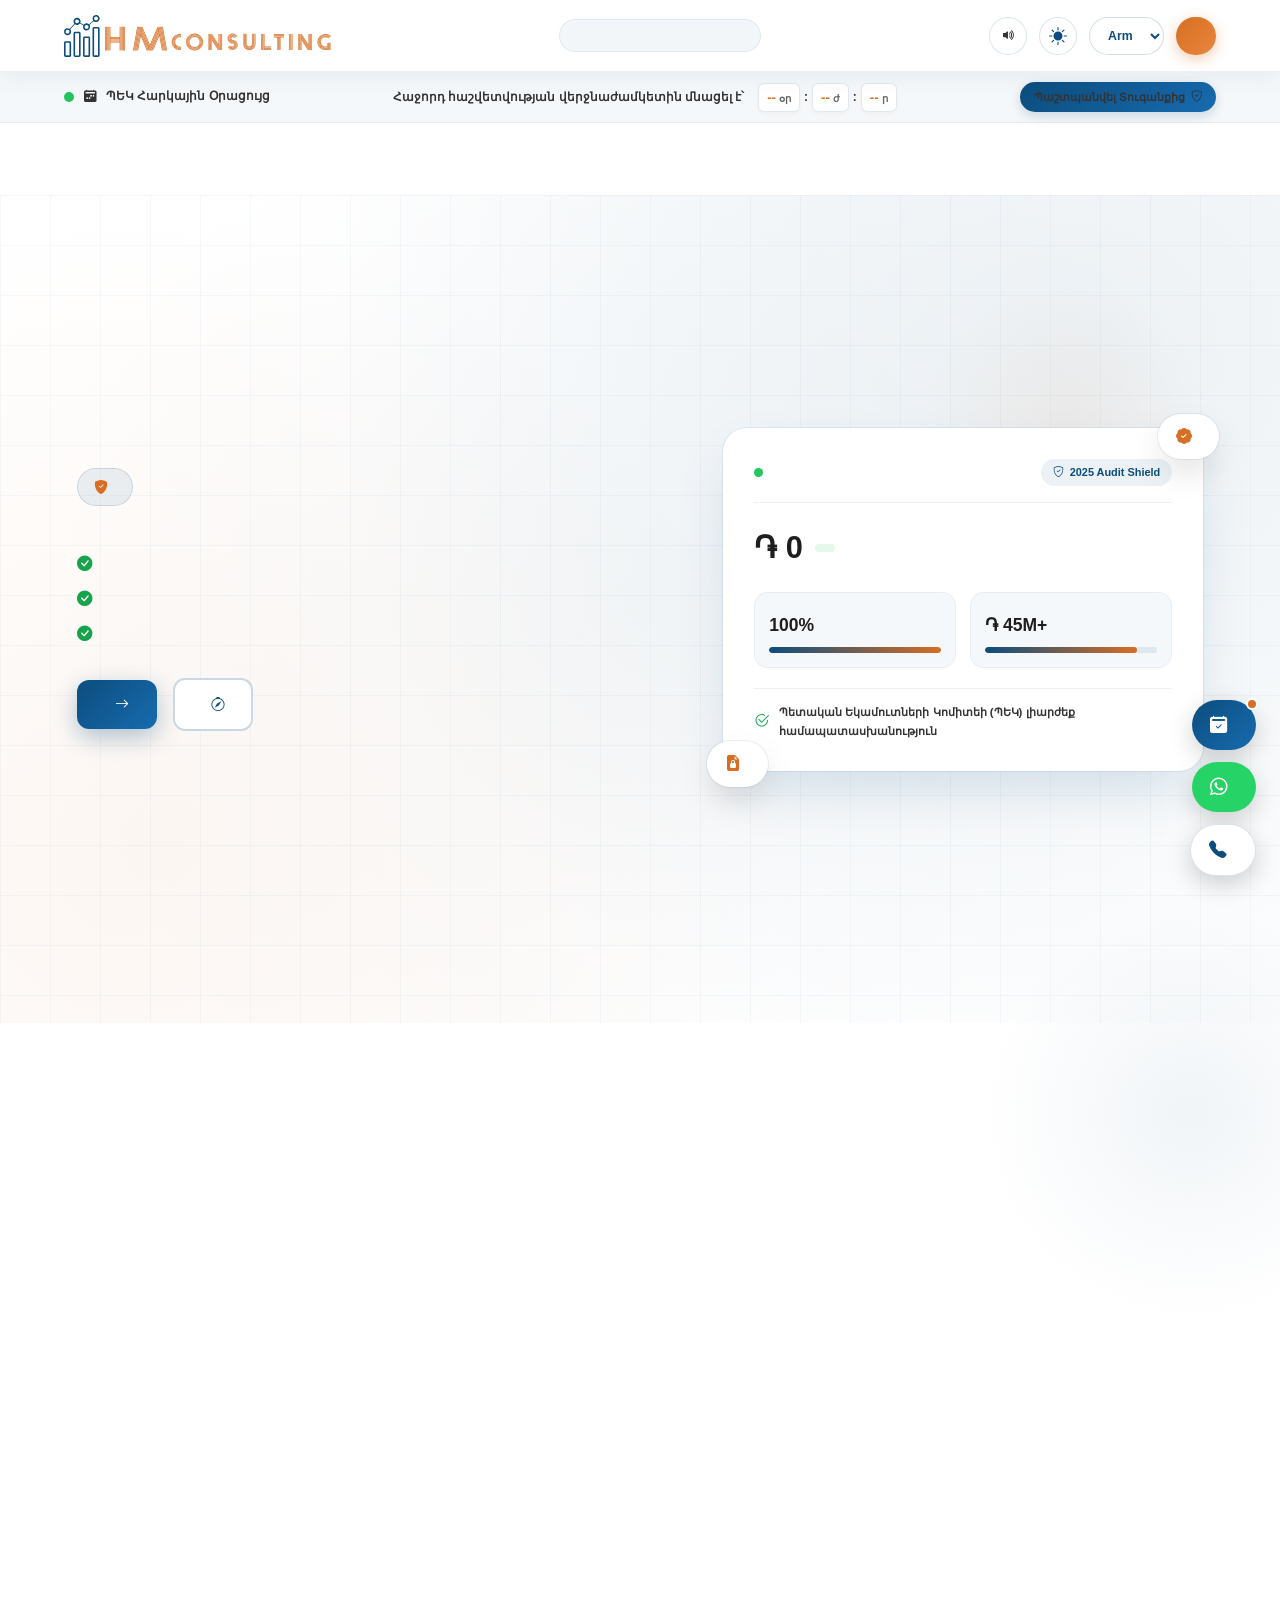
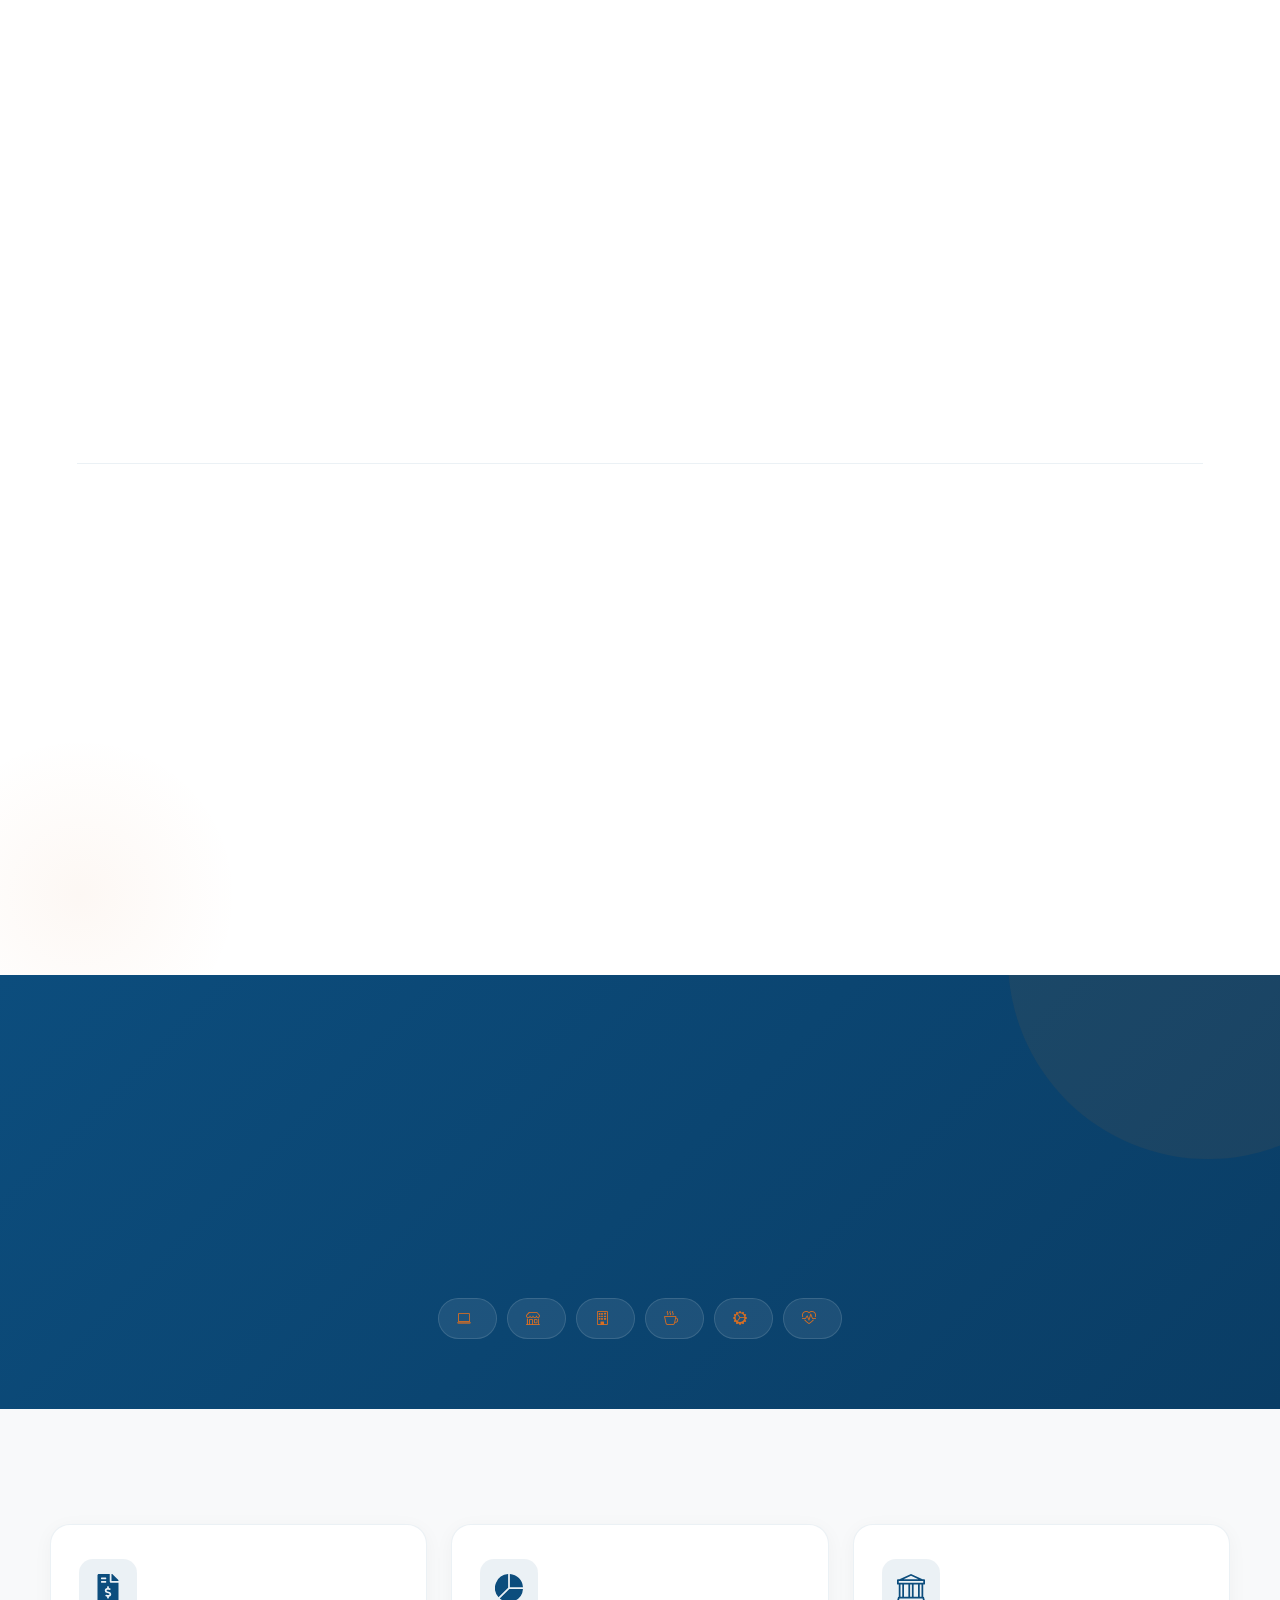
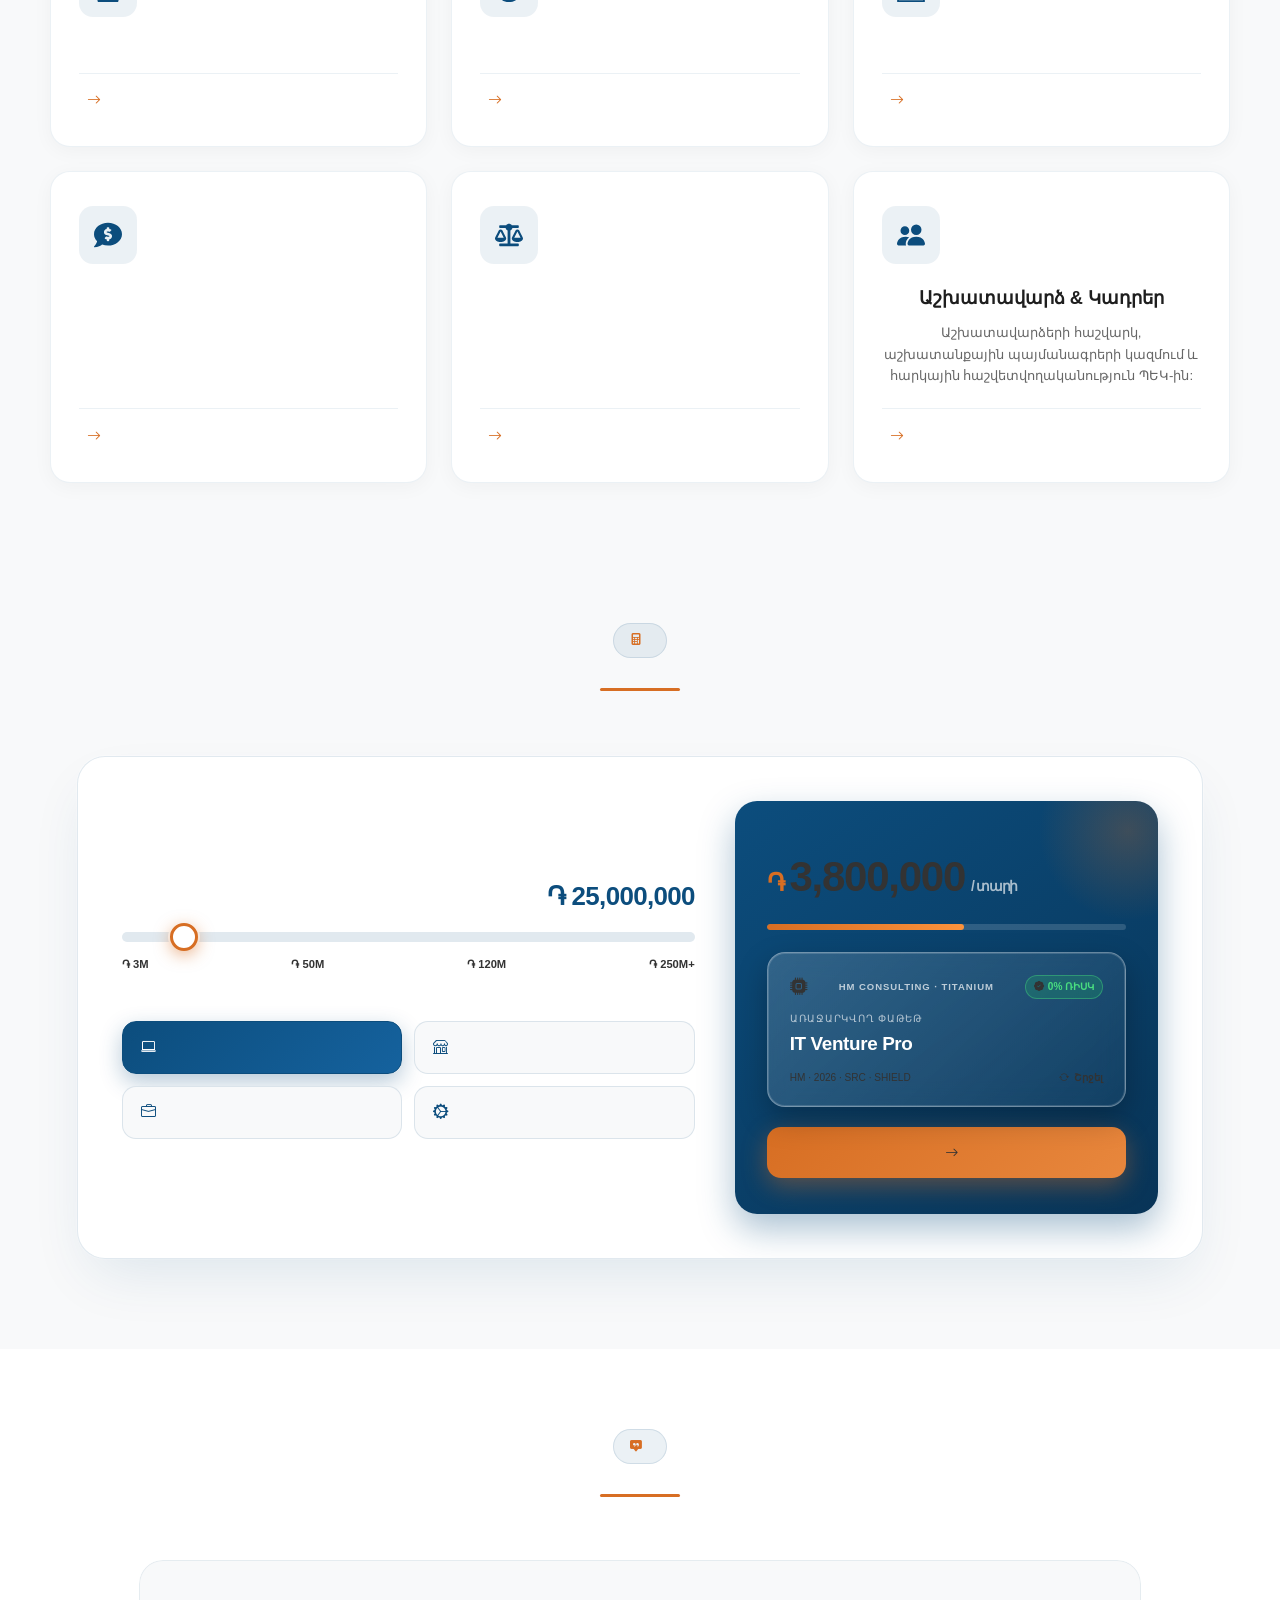
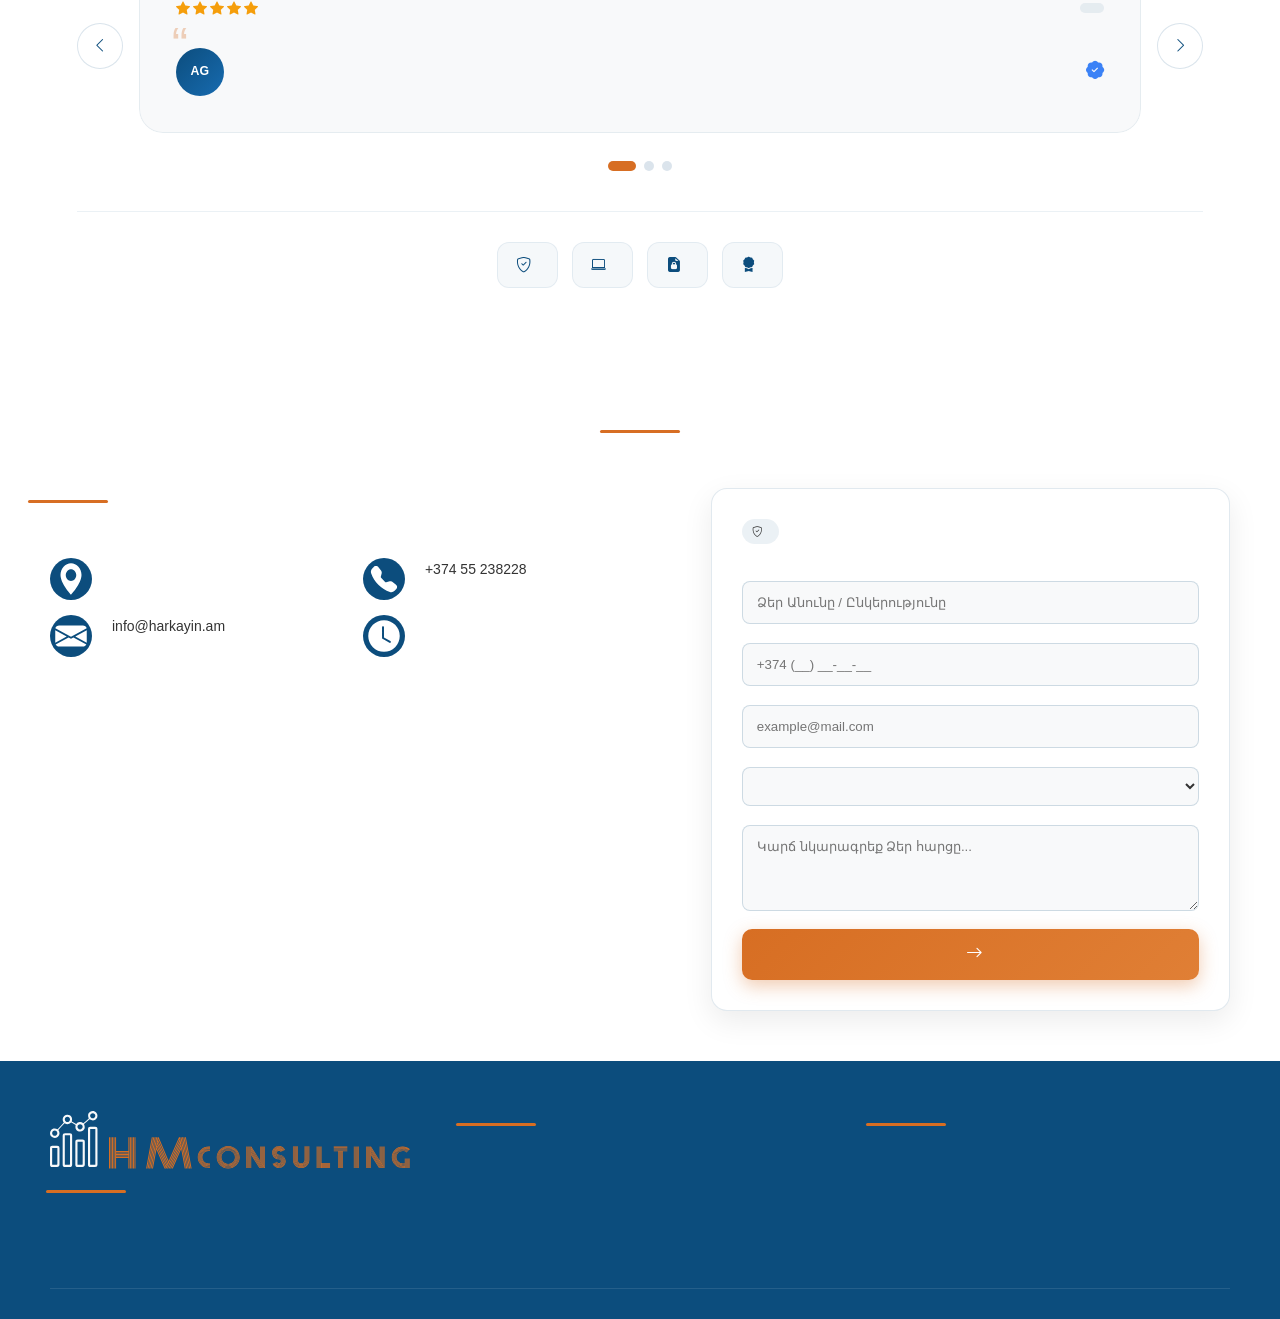
==== index.html @ b059cf2d "Rename hm/index.html to index.html" ====
<!DOCTYPE html>

<html lang="hy">

<head>
    <link href="https://cdn.jsdelivr.net/npm/bootstrap-icons@1.13.1/font/bootstrap-icons.min.css" rel="stylesheet" />
    <meta charset="utf-8" />
    <meta content="width=device-width, initial-scale=1.0" name="viewport" />
    <title>HM Consulting</title>
    <link href="./images/logo.svg" rel="icon" type="image/svg+xml" />
    <link href="./style.css?v=2.3" rel="stylesheet" />
    <script defer="" src="app.js?v=2.3"></script>
</head>

<body>
    <div id="scrollProgressBar" class="scroll-progress-bar" aria-hidden="true"></div>
    <header id="header">
        <div id="logo">
            <a href="./index.html">
                <svg fill="none" height="75" viewbox="0 0 1170 184" xmlns="http://www.w3.org/2000/svg">
                    <path
                        d="M183.246 155.343H180V52H183.246V155.343ZM188.26 155.343H185.014V52H188.26V155.343ZM193.26 155.343H190.014V52H193.26V155.343ZM198.26 155.343H195.014V52H198.26V155.343ZM243.798 97.4618V52.0008H247.044V155.358H243.798V120.385H203.271V155.345H200.026V52.0019H203.271V97.4629L243.798 97.4618ZM243.798 100.659H203.271V102.401H243.798V100.659ZM203.273 107.324H243.799V105.583H203.273V107.324ZM243.798 110.522H203.271V112.263H243.798V110.522ZM203.273 117.187H243.799V115.446H203.273V117.187ZM252.044 155.343H248.798V52H252.044V155.343ZM257.059 155.343H253.813V52H257.059V155.343ZM262.059 155.343H258.813V52H262.059V155.343ZM267.073 155.343H263.827V52H267.073V155.343ZM335.275 52.0008H338.576L319.819 155.343H316.518L335.275 52.0008ZM330.481 52.0008H333.768L314.998 155.343H311.711L330.481 52.0008ZM325.662 52.0008H328.963L310.206 155.343H306.905L325.662 52.0008ZM320.868 52.0008H324.155L305.398 155.343H302.097L320.868 52.0008ZM410.235 52.0008L410.235 52.0282H413.729L432.486 155.371H429.185L417.5 91.0423L389.696 155.371H386.173L416.464 85.3015L415.981 82.6624L384.544 155.371H381.022L414.931 76.9215L414.448 74.2825L379.392 155.371H375.87L413.397 68.5453L412.927 65.92L374.251 155.374H370.729L411.875 60.168L411.392 57.5289L369.097 155.364H362.84L336.072 92.3548L324.635 155.364H321.334L340.091 52.021H343.392L343.379 52.089L376.225 130.686L410.235 52.0008ZM365.952 154.432L366.656 152.786L337.595 83.8732L337.111 86.5394L365.952 154.432ZM368.436 148.678L369.251 146.801L339.126 75.3856L338.642 78.0517L368.436 148.678ZM371.034 142.678L371.849 140.801L340.674 66.8948L340.19 69.561L371.034 142.678ZM373.631 136.679L374.432 134.816L342.305 57.9333L341.739 61.0755L373.631 136.679ZM415.179 52.0008H418.48L437.237 155.343H433.949L415.179 52.0008ZM419.987 52.0008H423.288L442.045 155.343H438.744L419.987 52.0008ZM424.791 52.0008H428.079L446.849 155.343H443.548L424.791 52.0008ZM432.884 52.0008L451.654 155.343H448.353L429.596 52.0008H432.884Z"
                        fill="#D76E23"></path>
                    <path
                        d="M24.947 60.2623C31.7587 52.8867 38.5269 45.5544 45.382 38.092C42.5185 34.274 41.0433 30.1089 41.8243 25.3364C42.3883 21.7787 43.9936 18.7851 46.6402 16.3554C51.673 11.6697 59.2222 10.8454 65.1227 14.3597C71.8042 18.3078 74.0169 25.0761 71.5873 34.1872C76.4032 37.0073 81.219 39.8274 86.2518 42.7343C89.1587 39.22 92.7598 36.9639 97.3153 36.5301C101.871 36.0962 105.862 37.5279 109.42 40.5216C115.538 35.1851 121.568 29.892 127.556 24.6856C123.304 14.4464 124.996 6.85384 132.415 2.29828C139.01 -1.73665 147.383 -0.348282 152.416 5.59564C157.319 11.3226 157.275 19.9999 152.329 25.7269C146.646 32.2782 138.749 32.8422 129.812 27.2454C123.824 32.4951 117.794 37.7449 111.806 42.9946C115.755 52.5396 114.843 58.874 108.856 63.9936C103.78 68.3322 96.4042 68.8962 90.6772 65.3819C84.2127 61.4338 82.1735 55.056 84.4296 45.6846C79.8741 43.038 75.2751 40.3047 70.6328 37.7015C70.2857 37.4846 69.5047 37.5713 69.201 37.875C60.9143 44.5999 56.9661 45.1205 47.855 40.5216C41.0867 47.8539 34.2751 55.2295 27.42 62.692C30.5005 66.7703 31.9322 71.2391 30.8042 76.3153C29.9798 80.0899 27.9841 83.1269 24.947 85.4264C18.8296 90.1121 10.1957 89.5047 4.72902 84.1248C-0.867811 78.6581 -1.56199 70.0242 3.08034 63.7332C8.02637 56.9216 16.0095 55.62 24.947 60.2623ZM149.075 15.6613C149.119 11.0189 145.301 7.11416 140.615 7.02739C135.973 6.984 132.024 10.802 131.938 15.4443C131.851 20.1734 135.799 24.2083 140.528 24.2083C145.17 24.2083 149.032 20.347 149.075 15.6613ZM65.7735 27.766C65.7735 23.1237 61.9121 19.2189 57.2264 19.2189C52.5841 19.2189 48.6793 23.0369 48.6359 27.7226C48.5925 32.4517 52.5841 36.4433 57.2698 36.3999C61.9555 36.3131 65.7735 32.4084 65.7735 27.766ZM90.3301 51.8888C90.2434 56.5311 94.018 60.5227 98.6603 60.6528C103.346 60.783 107.381 56.8782 107.468 52.1057C107.511 47.4634 103.693 43.5586 99.0074 43.4719C94.3217 43.4285 90.3735 47.2465 90.3301 51.8888ZM24.1227 72.8877C24.1227 68.2454 20.2613 64.3407 15.5756 64.3407C10.9333 64.2973 7.02849 68.1586 6.9851 72.801C6.94172 77.5301 10.9333 81.5216 15.619 81.4782C20.3047 81.4348 24.1227 77.5301 24.1227 72.8877Z"
                        fill="#0C4D7D"></path>
                    <path
                        d="M156.104 118.053C156.104 137.273 156.104 156.537 156.104 175.757C156.104 181.397 153.501 183.957 147.904 183.957C142.784 183.957 137.621 183.957 132.502 183.957C127.729 183.957 124.952 181.137 124.952 176.407C124.952 137.49 124.952 98.6158 124.952 59.6983C124.952 54.9258 127.773 52.1491 132.502 52.1491C137.838 52.1057 143.218 52.1057 148.555 52.1491C153.327 52.1491 156.104 54.9692 156.104 59.6983C156.147 79.1354 156.104 98.6158 156.104 118.053ZM132.068 59.2645C132.068 62.3449 132.068 65.165 132.068 67.9417C132.024 83.1269 131.981 98.3121 131.981 113.454C131.981 133.889 132.024 154.367 131.981 174.802C131.981 176.407 132.415 176.928 134.064 176.885C138.402 176.798 142.741 176.755 147.079 176.885C148.772 176.928 149.119 176.321 149.119 174.759C149.075 140.006 149.119 105.211 149.119 70.4581C149.119 66.7269 149.119 62.9957 149.119 59.1777C143.305 59.2645 137.751 59.2645 132.068 59.2645Z"
                        fill="#0C4D7D"></path>
                    <path
                        d="M41.6508 128.249C41.6508 112.543 41.6508 96.8804 41.6508 81.1745C41.6508 75.5343 44.254 72.9745 49.8508 72.9745C54.9704 72.9745 60.1334 72.9745 65.253 72.9745C70.0255 73.0179 72.8022 75.7946 72.8022 80.5237C72.8022 112.499 72.8022 144.432 72.8022 176.407C72.8022 181.18 69.9821 183.957 65.253 183.957C59.9165 183.957 54.5366 183.957 49.2 183.957C44.4275 183.957 41.6508 181.136 41.6508 176.407C41.6074 160.354 41.6508 144.302 41.6508 128.249ZM48.636 80.0899C48.636 84.3851 48.636 88.5068 48.636 92.6285C48.636 109.462 48.636 126.296 48.636 143.13C48.636 153.673 48.7228 164.216 48.636 174.802C48.636 176.581 49.2 177.015 50.8921 176.971C55.0138 176.885 59.1355 176.841 63.2572 176.971C65.2096 177.058 65.817 176.494 65.817 174.455C65.7736 146.775 65.817 119.094 65.817 91.4137C65.817 87.6825 65.817 83.9512 65.817 80.0899C60.0466 80.0899 54.4932 80.0899 48.636 80.0899Z"
                        fill="#0C4D7D"></path>
                    <path
                        d="M114.453 139.095C114.453 151.374 114.453 163.695 114.453 175.974C114.453 181.31 111.806 183.957 106.47 184C101.264 184 96.0572 184 90.8509 184C86.0784 184 83.3017 181.18 83.3017 176.451C83.3017 151.417 83.3017 126.426 83.3017 101.393C83.3017 96.6201 86.1218 93.8433 90.8509 93.8433C96.1874 93.7999 101.567 93.7999 106.904 93.8433C111.676 93.8433 114.453 96.6634 114.453 101.393C114.496 113.931 114.453 126.513 114.453 139.095ZM90.417 100.915C90.417 104.299 90.417 107.38 90.417 110.504C90.417 132.023 90.417 153.586 90.3302 175.106C90.3302 176.538 90.8075 176.971 92.1958 176.928C96.4477 176.841 100.743 176.798 104.995 176.928C106.86 176.971 107.468 176.538 107.468 174.542C107.424 153.803 107.468 133.065 107.468 112.326C107.468 108.508 107.468 104.733 107.468 100.872C101.611 100.915 96.1006 100.915 90.417 100.915Z"
                        fill="#0C4D7D"></path>
                    <path
                        d="M31.1513 149.291C31.1513 158.272 31.1513 167.21 31.1513 176.19C31.1513 181.223 28.418 183.957 23.3852 183.957C18.0921 183.957 12.8423 183.957 7.54921 183.957C2.77672 183.957 0 181.136 0 176.407C0 158.315 0 140.267 0 122.175C0 117.402 2.82011 114.625 7.54921 114.625C12.8857 114.582 18.2656 114.582 23.6021 114.625C28.3746 114.625 31.1513 117.445 31.1513 122.175C31.1947 131.199 31.1513 140.267 31.1513 149.291ZM7.11535 121.741C7.11535 124.995 7.11535 127.988 7.11535 131.025C7.11535 145.69 7.11535 160.354 7.02858 175.019C7.02858 176.581 7.5926 176.971 9.06773 176.928C13.3196 176.841 17.6148 176.841 21.8667 176.928C23.6455 176.971 24.2095 176.451 24.2095 174.629C24.1662 160.745 24.2095 146.905 24.2095 133.021C24.2095 129.29 24.2095 125.559 24.2095 121.697C18.3524 121.741 12.8423 121.741 7.11535 121.741Z"
                        fill="#0C4D7D"></path>
                    <path
                        d="M484.907 118.138C484.907 105.649 495.231 95.4822 507.911 95.4822H512.349V97.6723H507.911C496.451 97.6723 487.131 106.852 487.131 118.137C487.131 129.423 496.452 138.603 507.911 138.603H512.349V140.793H507.911C495.23 140.793 484.907 130.625 484.907 118.138ZM481.68 118.138C481.68 103.897 493.452 92.3028 507.91 92.3028H512.348V94.4929H507.91C494.672 94.4929 483.902 105.098 483.902 118.137C483.902 131.176 494.671 141.781 507.91 141.781H512.348V143.971H507.91C493.441 143.971 481.68 132.377 481.68 118.138ZM478.454 118.138C478.454 102.145 491.673 89.127 507.911 89.127H512.349V91.3171H507.911C492.893 91.3171 480.676 103.349 480.676 118.139C480.676 132.93 492.892 144.962 507.911 144.962H512.349V147.152H507.911C491.663 147.152 478.454 134.131 478.454 118.138ZM475.227 118.138C475.227 100.384 489.894 85.9486 507.911 85.9486H512.349V88.1387H507.911C491.115 88.1387 477.449 101.596 477.449 118.139C477.449 134.683 491.113 148.14 507.911 148.14H512.349V150.33H507.911C489.894 150.33 475.227 135.895 475.227 118.141V118.138ZM507.911 82.7703L512.35 82.7705V84.9605H507.911C489.336 84.9605 474.224 99.8439 474.224 118.137C474.224 136.43 489.337 151.314 507.911 151.314H512.35V153.504H507.911C488.115 153.504 472 137.633 472 118.136C472 98.6403 488.106 82.7703 507.911 82.7703ZM572.094 81C592.903 81 609.831 97.6633 609.831 118.165C609.831 138.659 592.902 155.331 572.094 155.331C551.286 155.331 534.357 138.658 534.357 118.165C534.357 97.6724 551.286 81 572.094 81ZM572.094 153.131C591.673 153.131 607.607 137.438 607.607 118.157C607.607 98.8758 591.672 83.1821 572.094 83.1821C552.517 83.1821 536.581 98.8667 536.581 118.157C536.581 137.447 552.517 153.131 572.094 153.131ZM572.094 84.2797C591.067 84.2797 606.501 99.4801 606.491 118.155C606.491 136.831 591.056 152.031 572.094 152.031C553.132 152.031 537.697 136.84 537.697 118.155C537.697 99.4791 553.121 84.2797 572.094 84.2797ZM572.094 149.851C589.837 149.851 604.277 135.629 604.269 118.164C604.269 100.68 589.839 86.4686 572.094 86.4686C554.349 86.4686 539.911 100.69 539.911 118.164C539.911 135.637 554.352 149.851 572.094 149.851ZM572.094 87.5593C589.231 87.5593 603.161 101.287 603.161 118.155C603.161 135.024 589.222 148.751 572.094 148.751C554.966 148.751 541.027 135.024 541.027 118.155C541.027 101.287 554.966 87.5593 572.094 87.5593ZM572.094 146.561C588.001 146.561 600.936 133.821 600.936 118.156C600.936 102.491 588 89.7508 572.094 89.7508C556.188 89.7508 543.252 102.491 543.252 118.156C543.252 133.821 556.188 146.561 572.094 146.561ZM572.094 90.8415C587.386 90.8415 599.831 103.097 599.831 118.158C599.831 133.218 587.386 145.474 572.094 145.474C556.802 145.474 544.358 133.218 544.358 118.158C544.358 103.097 556.802 90.8415 572.094 90.8415ZM572.094 143.281C586.165 143.281 597.606 132.014 597.606 118.156C597.606 104.298 586.165 93.0307 572.094 93.0307C558.023 93.0307 546.582 104.298 546.582 118.156C546.582 132.014 558.023 143.281 572.094 143.281ZM572.094 94.1288C585.55 94.1288 596.499 104.902 596.49 118.155C596.49 131.398 585.55 142.181 572.094 142.181C558.638 142.181 547.689 131.407 547.689 118.155C547.689 104.911 558.638 94.1288 572.094 94.1288ZM572.094 140.001C584.329 140.001 594.275 130.206 594.275 118.156C594.275 106.106 584.32 96.3109 572.094 96.3109C559.868 96.3109 549.913 106.106 549.913 118.156C549.913 130.206 559.868 140.001 572.094 140.001ZM634.013 153.504H631.79V82.8077H634.013V153.504ZM637.448 153.504H635.225V82.8077H637.448V153.504ZM640.874 153.504H638.65V82.8077H640.874V153.504ZM644.309 153.504H642.085V82.8077H644.309V153.504ZM690.441 82.8057L692.665 82.8056V153.502H689.921L647.735 86.607V88.5455L647.754 88.5362L688.718 153.501H686.106L647.734 92.6541V94.5553L684.903 153.501H682.291L647.732 98.7011V100.602L681.09 153.5H678.469L647.734 104.751V106.652L677.276 153.502H674.655L647.734 110.8V153.502H645.51V107.277L645.491 107.24L645.51 107.231V82.8045H647.951L676.719 128.424V82.8045H678.943V131.946L680.154 133.857V82.8054H682.368V137.39L683.579 139.3V82.8063H685.803V142.823L687.005 144.743V82.8064H689.229V148.266L690.44 150.176L690.441 82.8057ZM738.958 109.61C751.175 109.704 761.091 119.508 761.091 131.558C761.091 143.654 751.099 153.505 738.807 153.505C729.637 153.505 721.527 148.09 718.121 139.693L719.9 138.882L720.137 138.789C723.174 146.394 730.508 151.314 738.798 151.314C749.859 151.314 758.859 142.451 758.859 131.557C758.859 120.663 749.86 111.8 738.798 111.8V111.772C734.029 111.688 730.168 107.849 730.168 103.124C730.168 98.3521 734.114 94.4659 738.959 94.4659C742.545 94.4659 745.63 96.5627 746.993 99.6009L744.977 100.523C743.965 98.2402 741.656 96.6558 738.959 96.6558C735.344 96.6558 732.391 99.5634 732.391 103.133C732.391 106.702 735.333 109.61 738.958 109.61ZM729.013 103.132C729.013 108.537 733.479 112.927 738.958 112.936C749.32 113.02 757.714 121.342 757.714 131.557C757.714 141.827 749.226 150.186 738.798 150.186C731 150.186 723.998 145.424 721.178 138.294L723.193 137.372C725.654 143.737 731.871 147.996 738.797 147.996C748.005 147.996 755.49 140.624 755.49 131.557C755.49 122.489 748.004 115.117 738.797 115.117V115.108C732.164 115.024 726.789 109.684 726.789 103.132C726.789 96.5247 732.249 91.147 738.959 91.147C743.794 91.147 748.1 93.9987 750.04 98.2111L748.024 99.1337C746.454 95.6854 742.915 93.3369 738.959 93.3369C733.471 93.3369 729.013 97.7266 729.013 103.132ZM753.096 96.8235L751.08 97.7554C748.951 93.1329 744.201 90.0295 738.958 90.0295C731.615 90.0295 725.644 95.9101 725.644 103.142C725.644 110.374 731.615 116.255 738.958 116.255C747.446 116.339 754.335 123.161 754.335 131.548C754.335 139.983 747.37 146.851 738.797 146.851C732.324 146.851 726.494 142.797 724.252 136.879L726.277 135.957C728.151 141.111 733.195 144.661 738.796 144.661C746.14 144.661 752.111 138.781 752.111 131.549C752.111 124.317 746.14 118.436 738.796 118.436V118.427C730.308 118.343 723.42 111.521 723.42 103.133C723.42 94.6989 730.384 87.8303 738.958 87.8303C745.071 87.8303 750.608 91.4463 753.096 96.8235ZM756.172 95.4255L754.146 96.3388C751.459 90.5141 745.516 86.693 738.949 86.693C729.741 86.693 722.256 94.0648 722.256 103.132C722.256 112.2 729.742 119.572 738.949 119.572V119.581C745.582 119.665 750.957 125.005 750.957 131.557C750.957 138.164 745.497 143.542 738.787 143.542C733.592 143.542 728.993 140.234 727.309 135.49L729.334 134.567C730.649 138.556 734.472 141.352 738.797 141.352C744.285 141.352 748.742 136.963 748.742 131.557C748.742 126.152 744.285 121.762 738.797 121.762C728.435 121.678 720.041 113.356 720.041 103.142C720.041 92.8716 728.529 84.5121 738.957 84.5121C746.395 84.5121 753.116 88.8365 756.172 95.4255ZM738.797 125.079C726.59 124.995 716.673 115.182 716.673 103.141C716.673 91.0355 726.666 81.194 738.958 81.194C747.777 81.194 755.593 86.1986 759.218 94.0361L757.203 94.9587C753.938 87.8947 746.897 83.3839 738.958 83.3839C727.896 83.3839 718.897 92.2466 718.897 103.141C718.897 114.035 727.896 122.898 738.958 122.898V122.907C743.727 122.991 747.588 126.831 747.588 131.556C747.588 136.327 743.652 140.214 738.797 140.214C734.832 140.214 731.492 137.651 730.394 134.081L732.429 133.15C733.148 135.973 735.722 138.024 738.797 138.024C742.422 138.024 745.374 135.125 745.374 131.556C745.374 127.987 742.422 125.079 738.797 125.079ZM836.681 81.6787H838.905V127.017C838.905 141.63 826.839 153.512 812.001 153.512C797.164 153.512 785.098 141.63 785.098 127.017V81.6787H787.322V127.017C787.322 140.418 798.394 151.322 812.001 151.322C825.609 151.322 836.681 140.418 836.681 127.017V81.6787ZM812.002 150.224C799.01 150.224 788.43 139.814 788.43 127.018V81.6802H790.654V127.018C790.654 138.611 800.221 148.043 811.993 148.043C823.764 148.043 833.34 138.611 833.34 127.018V81.6802H835.564V127.018C835.564 139.814 824.994 150.224 812.002 150.224ZM812.002 146.943C800.846 146.943 791.77 137.997 791.77 127.018V81.68H793.994V127.018C793.994 136.794 802.075 144.753 812.002 144.753C821.928 144.753 830.01 136.794 830.01 127.018V81.68H832.233V127.018C832.233 138.005 823.159 146.943 812.002 146.943ZM812.002 143.653C802.681 143.653 795.101 136.188 795.101 127.018V81.6805H797.325V127.018C797.325 134.987 803.911 141.473 812.002 141.473C820.093 141.473 826.679 134.987 826.679 127.018V81.6805H828.903V127.011C828.903 136.19 821.323 143.656 812.002 143.656L812.002 143.653ZM812.002 140.373C804.517 140.373 798.432 134.381 798.432 127.019V81.6808H800.656V127.019C800.656 133.179 805.747 138.192 812.002 138.192C818.256 138.192 823.347 133.178 823.347 127.019V81.6808H825.571V127.011C825.571 134.383 819.487 140.373 812.002 140.373ZM865.221 153.504H862.997V82.7039H865.221V153.504ZM868.646 153.504H866.423V82.7039H868.646V153.504ZM872.072 153.504H869.848V82.7039H872.072V153.504ZM875.507 153.504H873.283V82.7039H875.507V153.504ZM907.105 139.972L878.934 139.972V141.165H907.105V143.346H878.934V144.539H907.105V146.729H878.934V147.913H907.105V150.103H878.934V151.295H907.105V153.486H878.934V153.504H876.71V82.7038H878.934V137.782H907.105V139.972ZM963.892 85.2294H919.273V83.0393H963.892V85.2294ZM963.892 88.6129H919.273V86.4228H963.892V88.6129ZM963.892 91.9863H919.273V89.7962H963.892V91.9863ZM963.892 95.3698H919.273V93.1797H963.892V95.3698ZM919.276 98.7431V96.5531H963.902V98.7431H949.556V153.505H947.342V98.7431H946.131V153.505H943.907V98.7431H942.705V153.505H940.481V98.7431H939.27V153.505H937.046V98.7431H935.845V153.505H933.621V98.7431H919.276ZM987.559 153.504H985.336V82.7039H987.559V153.504ZM990.994 153.504H988.771V82.7039H990.994V153.504ZM994.42 153.504H992.197V82.7039H994.42V153.504ZM997.855 153.504H995.631V82.7039H997.855V153.504ZM1001.28 153.504H999.056V82.7039H1001.28V153.504ZM1027.6 153.504H1025.37V82.8077H1027.6V153.504ZM1031.03 153.504H1028.81V82.8077H1031.03V153.504ZM1034.46 153.504H1032.23V82.8077H1034.46V153.504ZM1037.89 153.504H1035.67V82.8077H1037.89V153.504ZM1084.02 82.8057L1086.25 82.8056V153.502H1083.5L1041.32 86.607V88.5455L1041.34 88.5362L1082.3 153.501H1079.69L1041.32 92.6541V94.5553L1078.49 153.501H1075.87L1041.31 98.7011V100.602L1074.67 153.5H1072.05L1041.32 104.751V106.652L1070.86 153.502H1068.24L1041.32 110.8V153.502H1039.09V107.277L1039.07 107.24L1039.09 107.231V82.8045H1041.53L1070.3 128.424V82.8045H1072.52V131.946L1073.74 133.857V82.8054H1075.95V137.39L1077.16 139.3V82.8063H1079.39V142.823L1080.59 144.743V82.8064H1082.81V148.266L1084.02 150.176L1084.02 82.8057ZM1158.54 153.514H1156.31V122.059H1158.54V153.514ZM1161.9 153.514H1159.68V122.059H1161.9V153.514ZM1165.27 153.514H1163.05V122.059H1165.27V153.514ZM1168.63 153.514H1166.41V122.059H1168.63V153.514ZM1146.21 85.9182C1154.04 85.9182 1161.62 88.7043 1167.56 93.7927L1166.1 95.4422C1160.58 90.7266 1153.52 88.1264 1146.21 88.1264C1129.43 88.1264 1115.76 101.574 1115.76 118.117C1115.76 134.65 1129.43 148.108 1146.21 148.108H1152.96V147.073H1146.21C1129.99 147.073 1116.8 134.082 1116.8 118.108C1116.8 102.134 1129.99 89.1433 1146.21 89.1433C1153.18 89.1433 1159.94 91.5943 1165.23 96.0491L1163.79 97.7173C1158.88 93.5981 1152.65 91.3335 1146.2 91.3335C1131.21 91.3335 1119.02 103.346 1119.02 118.108C1119.02 132.87 1131.21 144.882 1146.2 144.882H1152.95V143.848H1146.2C1131.79 143.848 1120.07 132.301 1120.07 118.107C1120.07 103.912 1131.79 92.3656 1146.2 92.3656C1152.3 92.3656 1158.23 94.4718 1162.91 98.3113L1161.48 99.9889C1157.21 96.4754 1151.78 94.5464 1146.2 94.5464C1133.02 94.5464 1122.29 105.114 1122.29 118.097C1122.29 131.08 1133.01 141.648 1146.2 141.648H1152.95V140.613H1146.2C1133.59 140.613 1123.33 130.502 1123.33 118.089C1123.33 105.676 1133.59 95.5734 1146.2 95.5734C1151.42 95.5734 1156.53 97.3534 1160.57 100.587L1159.17 102.283C1155.47 99.3292 1150.98 97.7636 1146.2 97.7636C1134.82 97.7636 1125.56 106.887 1125.56 118.099C1125.56 129.311 1134.82 138.435 1146.2 138.435H1152.95V122.06H1155.17V153.505H1146.2C1126.38 153.505 1110.25 137.624 1110.25 118.099C1110.25 98.5743 1126.38 82.6941 1146.2 82.6941C1154.92 82.6941 1163.32 85.816 1169.88 91.4823L1168.41 93.1318C1162.26 87.8104 1154.38 84.884 1146.2 84.884C1127.61 84.884 1112.48 99.7856 1112.48 118.099C1112.48 136.412 1127.61 151.313 1146.2 151.313H1152.95V150.288H1146.2C1128.19 150.288 1113.53 135.843 1113.53 118.099C1113.53 100.355 1128.19 85.9182 1146.21 85.9182Z"
                        fill="#D76E23"></path>
                </svg>
            </a>
        </div>
        <ul>
            <li><a data-i18n="text_1" href="#main"></a></li>
            <li><a data-i18n="text_2" href="#aboutUs"></a></li>
            <li><a data-i18n="text_3" href="#services"></a></li>
            <li><a data-i18n="calc_badge" href="#calculatorSection"></a></li>
            <li><a data-i18n="nav_reviews" href="#reviews"></a></li>
            <li><a data-i18n="text_5" href="#contactUs"></a></li>
        </ul>
        <div class="header-actions">
            <button type="button" id="soundToggle" class="header-theme-btn" title="Audio Haptics" aria-label="Toggle Audio Haptics">
                <i class="bi bi-volume-up-fill" id="soundIcon"></i>
            </button>
            <button type="button" id="colorMode" class="header-theme-btn" title="Toggle Theme" aria-label="Toggle Theme">
                <svg class="bi bi-brightness-high-fill" fill="currentColor" height="20" viewbox="0 0 16 16" width="20"
                    xmlns="http://www.w3.org/2000/svg">
                    <path
                        d="M12 8a4 4 0 1 1-8 0 4 4 0 0 1 8 0M8 0a.5.5 0 0 1 .5.5v2a.5.5 0 0 1-1 0v-2A.5.5 0 0 1 8 0m0 13a.5.5 0 0 1 .5.5v2a.5.5 0 0 1-1 0v-2A.5.5 0 0 1 8 13m8-5a.5.5 0 0 1-.5.5h-2a.5.5 0 0 1 0-1h2a.5.5 0 0 1 .5.5M3 8a.5.5 0 0 1-.5.5h-2a.5.5 0 0 1 0-1h2A.5.5 0 0 1 3 8m10.657-5.657a.5.5 0 0 1 0 .707l-1.414 1.415a.5.5 0 1 1-.707-.708l1.414-1.414a.5.5 0 0 1 .707 0m-9.193 9.193a.5.5 0 0 1 0 .707L3.05 13.657a.5.5 0 0 1-.707-.707l1.414-1.414a.5.5 0 0 1 .707 0m9.193 2.121a.5.5 0 0 1-.707 0l-1.414-1.414a.5.5 0 0 1 .707-.707l1.414 1.414a.5.5 0 0 1 0 .707M4.464 4.465a.5.5 0 0 1-.707 0L2.343 3.05a.5.5 0 1 1 .707-.707l1.414 1.414a.5.5 0 0 1 0 .708">
                    </path>
                </svg>
            </button>
            <select name="languages" id="languages" onchange="changeLanguage(this.value)">
                <option value="hy" selected>Arm</option>
                <option value="en">Eng</option>
            </select>
            <button type="button" id="headerCtaBtn" class="header-consult-btn" data-i18n="header_consult"></button>
        </div>
    </header>

    <!-- Armenian Tax Pulse Live Status Banner (Feature 5) -->
    <div id="taxPulseBanner" class="tax-pulse-bar">
        <div class="tax-pulse-inner">
            <div class="pulse-beacon">
                <span class="beacon-glow"></span>
                <i class="bi bi-calendar2-week-fill text-orange"></i>
                <strong data-i18n="tax_pulse_title">ՊԵԿ Հարկային Օրացույց</strong>
            </div>
            <div class="pulse-info">
                <span data-i18n="tax_pulse_desc">Հաջորդ հաշվետվության վերջնաժամկետին մնացել է՝</span>
                <div class="countdown-group">
                    <span class="digit-box"><strong id="taxDays">--</strong><small data-i18n="unit_days">օր</small></span>
                    <span class="sep">:</span>
                    <span class="digit-box"><strong id="taxHours">--</strong><small data-i18n="unit_hours">ժ</small></span>
                    <span class="sep">:</span>
                    <span class="digit-box"><strong id="taxMins">--</strong><small data-i18n="unit_mins">ր</small></span>
                </div>
            </div>
            <button type="button" id="taxPulseBtn" class="pulse-cta-pill">
                <span data-i18n="tax_pulse_btn">Պաշտպանվել Տուգանքից</span>
                <i class="bi bi-shield-check"></i>
            </button>
        </div>
    </div>

    <section id="main">
        <div id="mText">
            <div class="hero-trust-badge">
                <i class="bi bi-shield-fill-check"></i>
                <span data-i18n="hero_badge"></span>
            </div>
            <h1 data-i18n="text_6"></h1>
            <p data-i18n="text_7"></p>
            <div class="hero-highlights">
                <div class="hl-item"><i class="bi bi-check-circle-fill"></i> <span data-i18n="hero_hl1"></span></div>
                <div class="hl-item"><i class="bi bi-check-circle-fill"></i> <span data-i18n="hero_hl2"></span></div>
                <div class="hl-item"><i class="bi bi-check-circle-fill"></i> <span data-i18n="hero_hl3"></span></div>
            </div>
            <div id="mBtns">
                <button id="start" class="btn-hero-primary">
                    <span data-i18n="text_8"></span>
                    <i class="bi bi-arrow-right"></i>
                </button>
                <button id="task" class="btn-hero-secondary">
                    <span data-i18n="text_9"></span>
                    <i class="bi bi-compass"></i>
                </button>
            </div>
        </div>

        <div id="mVisual" class="hero-visual">
            <div class="hero-glass-card">
                <div class="card-top-bar">
                    <div class="brand-tag">
                        <span class="live-dot"></span>
                        <span data-i18n="card_live_status"></span>
                    </div>
                    <span class="shield-tag"><i class="bi bi-shield-check"></i> 2025 Audit Shield</span>
                </div>
                <div class="card-hero-metric">
                    <span class="metric-label" data-i18n="card_stat1_title"></span>
                    <h2 class="metric-value">֏ 0 <span class="metric-pill" data-i18n="card_stat1_val"></span></h2>
                </div>
                <div class="card-metrics-grid">
                    <div class="metric-mini">
                        <span class="mini-label" data-i18n="card_stat2_title"></span>
                        <strong class="mini-val" data-i18n="card_stat2_val">100%</strong>
                        <div class="mini-bar"><div class="mini-bar-fill" style="width: 100%;"></div></div>
                    </div>
                    <div class="metric-mini">
                        <span class="mini-label" data-i18n="card_stat3_title"></span>
                        <strong class="mini-val" data-i18n="card_stat3_val">֏ 45M+</strong>
                        <div class="mini-bar"><div class="mini-bar-fill" style="width: 88%;"></div></div>
                    </div>
                </div>
                <div class="card-footer-pill">
                    <i class="bi bi-check2-circle"></i>
                    <span>Պետական Եկամուտների Կոմիտեի (ՊԵԿ) լիարժեք համապատասխանություն</span>
                </div>
            </div>
            <div class="hero-floating-pill pill-top">
                <i class="bi bi-patch-check-fill"></i>
                <span data-i18n="card_badge1"></span>
            </div>
            <div class="hero-floating-pill pill-bottom">
                <i class="bi bi-file-earmark-lock2-fill"></i>
                <span data-i18n="card_badge2"></span>
            </div>
        </div>
    </section>
    <section id="aboutUs">
        <div id="abD">
            <h1 class="hh hidden" data-i18n="text_10"></h1>
            <p class="pp hidden" data-i18n="text_11"></p>

            <div class="about-hero-grid">
                <!-- Parallax Image Card 1 -->
                <div class="scroll-pic-card card-tilt hidden-left" data-tilt>
                    <div class="scroll-pic-viewport">
                        <img src="./images/calculator-385506_1280.jpg" alt="Accounting precision" class="scroll-pic-img" data-parallax-speed="0.1" />
                        <div class="pic-shine"></div>
                    </div>
                    <div class="pic-floating-badge badge-top-right">
                        <span class="live-pulse-dot"></span>
                        <i class="bi bi-shield-check"></i>
                        <span>0% Տուգանքի Երաշխիք</span>
                    </div>
                    <div class="pic-floating-badge badge-bottom-left">
                        <i class="bi bi-cpu-fill"></i>
                        <span>ArmSoft &amp; 1C Ավտոմատացում</span>
                    </div>
                </div>

                <!-- Text narrative -->
                <div class="about-story-content hidden-right">
                    <div class="story-tag">
                        <i class="bi bi-star-fill"></i>
                        <span>HM Consulting Standard</span>
                    </div>
                    <h2 data-i18n="text_12"></h2>
                    <p data-i18n="text_13"></p>
                    <div class="story-stats-strip">
                        <div class="story-stat">
                            <strong>10+</strong>
                            <span data-i18n="stat_exp_title"></span>
                        </div>
                        <div class="story-stat-divider"></div>
                        <div class="story-stat">
                            <strong>250+</strong>
                            <span data-i18n="stat_clients_title"></span>
                        </div>
                        <div class="story-stat-divider"></div>
                        <div class="story-stat">
                            <strong>100%</strong>
                            <span data-i18n="stat_audit_title"></span>
                        </div>
                    </div>
                </div>
            </div>

            <div class="about-secondary-grid">
                <!-- Bento values -->
                <div class="bento-values-grid">
                    <div class="bento-card hidden stagger-1">
                        <div class="bento-icon-box">
                            <i class="bi bi-person-check-fill"></i>
                        </div>
                        <div class="bento-text">
                            <h3 data-i18n="text_14"></h3>
                            <p data-i18n="text_15"></p>
                        </div>
                    </div>
                    <div class="bento-card hidden stagger-2">
                        <div class="bento-icon-box">
                            <i class="bi bi-file-earmark-lock2-fill"></i>
                        </div>
                        <div class="bento-text">
                            <h3 data-i18n="text_16"></h3>
                            <p data-i18n="text_17"></p>
                        </div>
                    </div>
                    <div class="bento-card hidden stagger-3">
                        <div class="bento-icon-box">
                            <i class="bi bi-graph-up-arrow"></i>
                        </div>
                        <div class="bento-text">
                            <h3 data-i18n="text_19"></h3>
                            <p data-i18n="text_20"></p>
                        </div>
                    </div>
                    <div class="bento-card hidden stagger-4">
                        <div class="bento-icon-box">
                            <i class="bi bi-headset"></i>
                        </div>
                        <div class="bento-text">
                            <h3 data-i18n="text_21"></h3>
                            <p data-i18n="text_22"></p>
                        </div>
                    </div>
                </div>

                <!-- Parallax Image Card 2 -->
                <div class="scroll-pic-card card-tilt hidden-right" data-tilt>
                    <div class="scroll-pic-viewport">
                        <img src="./images/pexels-goumbik-590022.jpg" alt="Financial Analytics" class="scroll-pic-img" data-parallax-speed="0.15" />
                        <div class="pic-shine"></div>
                    </div>
                    <div class="pic-floating-badge badge-top-left">
                        <i class="bi bi-patch-check-fill text-blue"></i>
                        <span>100% Գաղտնիություն &amp; NDA</span>
                    </div>
                    <div class="pic-floating-badge badge-bottom-right">
                        <i class="bi bi-currency-exchange text-orange"></i>
                        <span>֏ 45,000,000+ Օպտիմալացում</span>
                    </div>
                </div>
            </div>

            <!-- Apple-Style Dynamic Showcase Cards (Scroll Pics Showcase) -->
            <div class="scroll-showcase-section">
                <div class="showcase-header hidden">
                    <span class="section-tag"><i class="bi bi-layers-fill"></i> <span data-i18n="showcase_badge"></span></span>
                    <h2 class="hh" data-i18n="showcase_title"></h2>
                    <p class="pp" data-i18n="showcase_subtitle"></p>
                </div>
                
                <div class="showcase-cards-row">
                    <!-- Showcase Item 1 -->
                    <div class="showcase-card card-tilt hidden stagger-1" data-tilt>
                        <div class="showcase-media">
                            <img src="./images/calculator-385506_1280.jpg" alt="1C Software" class="showcase-img" />
                            <div class="showcase-overlay">
                                <span class="showcase-tag" data-i18n="showcase_card1_tag"></span>
                            </div>
                        </div>
                        <div class="showcase-info">
                            <h3 data-i18n="showcase_card1_title"></h3>
                            <p data-i18n="showcase_card1_desc"></p>
                        </div>
                    </div>

                    <!-- Showcase Item 2 -->
                    <div class="showcase-card card-tilt hidden stagger-2" data-tilt>
                        <div class="showcase-media">
                            <img src="./images/finance-7529921_1280.jpg" alt="Tax Strategy" class="showcase-img" />
                            <div class="showcase-overlay">
                                <span class="showcase-tag" data-i18n="showcase_card2_tag"></span>
                            </div>
                        </div>
                        <div class="showcase-info">
                            <h3 data-i18n="showcase_card2_title"></h3>
                            <p data-i18n="showcase_card2_desc"></p>
                        </div>
                    </div>

                    <!-- Showcase Item 3 -->
                    <div class="showcase-card card-tilt hidden stagger-3" data-tilt>
                        <div class="showcase-media">
                            <img src="./images/pexels-goumbik-590022.jpg" alt="Audit Ready" class="showcase-img" />
                            <div class="showcase-overlay">
                                <span class="showcase-tag" data-i18n="showcase_card3_tag"></span>
                            </div>
                        </div>
                        <div class="showcase-info">
                            <h3 data-i18n="showcase_card3_title"></h3>
                            <p data-i18n="showcase_card3_desc"></p>
                        </div>
                    </div>
                </div>
            </div>
        </div>
    </section>
    <section id="numbers" class="numbers-section">
        <div class="numbers-container">
            <div class="numbers-grid">
                <div class="num-card hidden stagger-1">
                    <div class="num-icon"><i class="bi bi-briefcase-fill"></i></div>
                    <div class="num-metric">
                        <h2 class="counter" data-target="10" data-suffix="+">0</h2>
                    </div>
                    <h3 data-i18n="stat_exp_title"></h3>
                    <p data-i18n="stat_exp_sub"></p>
                </div>
                <div class="num-card hidden stagger-2">
                    <div class="num-icon"><i class="bi bi-buildings-fill"></i></div>
                    <div class="num-metric">
                        <h2 class="counter" data-target="250" data-suffix="+">0</h2>
                    </div>
                    <h3 data-i18n="stat_clients_title"></h3>
                    <p data-i18n="stat_clients_sub"></p>
                </div>
                <div class="num-card hidden stagger-3">
                    <div class="num-icon"><i class="bi bi-shield-fill-check"></i></div>
                    <div class="num-metric">
                        <h2 class="counter" data-target="100" data-suffix="%">0</h2>
                    </div>
                    <h3 data-i18n="stat_audit_title"></h3>
                    <p data-i18n="stat_audit_sub"></p>
                </div>
                <div class="num-card hidden stagger-4">
                    <div class="num-icon"><i class="bi bi-graph-up-arrow"></i></div>
                    <div class="num-metric">
                        <h2 class="counter" data-target="500" data-prefix="֏ " data-suffix="M+">0</h2>
                    </div>
                    <h3 data-i18n="stat_capital_title"></h3>
                    <p data-i18n="stat_capital_sub"></p>
                </div>
            </div>

            <div class="industries-bar">
                <h4 class="industries-title" data-i18n="industries_title"></h4>
                <div class="industries-pills">
                    <div class="ind-pill"><i class="bi bi-laptop"></i> <span data-i18n="ind_it"></span></div>
                    <div class="ind-pill"><i class="bi bi-shop"></i> <span data-i18n="ind_trade"></span></div>
                    <div class="ind-pill"><i class="bi bi-building"></i> <span data-i18n="ind_const"></span></div>
                    <div class="ind-pill"><i class="bi bi-cup-hot"></i> <span data-i18n="ind_horeca"></span></div>
                    <div class="ind-pill"><i class="bi bi-gear-wide-connected"></i> <span data-i18n="ind_prod"></span></div>
                    <div class="ind-pill"><i class="bi bi-heart-pulse"></i> <span data-i18n="ind_med"></span></div>
                </div>
            </div>
        </div>
    </section>
    <section id="services">
        <div id="serv">
            <h2 class="hh hidden" data-i18n="text_27"></h2>
                    <div id="ser">
            <div class="service" id="tax">
                <div class="service-icon-box">
                    <svg viewbox="-64 0 512 512" xmlns="http://www.w3.org/2000/svg">
                        <path
                            d="M377 105L279.1 7c-4.5-4.5-10.6-7-17-7H256v128h128v-6.1c0-6.3-2.5-12.4-7-16.9zm-153 31V0H24C10.7 0 0 10.7 0 24v464c0 13.3 10.7 24 24 24h336c13.3 0 24-10.7 24-24V160H248c-13.2 0-24-10.8-24-24zM64 72c0-4.42 3.58-8 8-8h80c4.42 0 8 3.58 8 8v16c0 4.42-3.58 8-8 8H72c-4.42 0-8-3.58-8-8V72zm0 80v-16c0-4.42 3.58-8 8-8h80c4.42 0 8 3.58 8 8v16c0 4.42-3.58 8-8 8H72c-4.42 0-8-3.58-8-8zm144 263.88V440c0 4.42-3.58 8-8 8h-16c-4.42 0-8-3.58-8-8v-24.29c-11.29-.58-22.27-4.52-31.37-11.35-3.9-2.93-4.1-8.77-.57-12.14l11.75-11.21c2.77-2.64 6.89-2.76 10.13-.73 3.87 2.42 8.26 3.72 12.82 3.72h28.11c6.5 0 11.8-5.92 11.8-13.19 0-5.95-3.61-11.19-8.77-12.73l-45-13.5c-18.59-5.58-31.58-23.42-31.58-43.39 0-24.52 19.05-44.44 42.67-45.07V232c0-4.42 3.58-8 8-8h16c4.42 0 8 3.58 8 8v24.29c11.29.58 22.27 4.51 31.37 11.35 3.9 2.93 4.1 8.77.57 12.14l-11.75 11.21c-2.77 2.64-6.89 2.76-10.13.73-3.87-2.43-8.26-3.72-12.82-3.72h-28.11c-6.5 0-11.8 5.92-11.8 13.19 0-5.95 3.61 11.19 8.77 12.73l45 13.5c18.59 5.58 31.58 23.42 31.58 43.39 0 24.53-19.05 44.44-42.67 45.07z">
                        </path>
                    </svg>
                </div>
                <div class="service-content">
                    <h2 data-i18n="text_29"></h2>
                    <p data-i18n="text_30"></p>
                </div>
                <div class="service-action">
                    <span data-i18n="service_learn"></span>
                    <i class="bi bi-arrow-right"></i>
                </div>
            </div>
            <div class="service" id="fin">
                <div class="service-icon-box">
                    <svg class="bi bi-pie-chart-fill" viewbox="0 0 16 16" xmlns="http://www.w3.org/2000/svg">
                        <path
                            d="M15.985 8.5H8.207l-5.5 5.5a8 8 0 0 0 13.277-5.5zM2 13.292A8 8 0 0 1 7.5.015v7.778zM8.5.015V7.5h7.485A8 8 0 0 0 8.5.015">
                        </path>
                    </svg>
                </div>
                <div class="service-content">
                    <h2 data-i18n="text_31"></h2>
                    <p data-i18n="text_32"></p>
                </div>
                <div class="service-action">
                    <span data-i18n="service_learn"></span>
                    <i class="bi bi-arrow-right"></i>
                </div>
            </div>
            <div class="service" id="buss">
                <div class="service-icon-box">
                    <svg class="bi bi-bank" viewbox="0 0 16 16" xmlns="http://www.w3.org/2000/svg">
                        <path
                            d="m8 0 6.61 3h.89a.5.5 0 0 1 .5.5v2a.5.5 0 0 1-.5.5H15v7a.5.5 0 0 1 .485.38l.5 2a.498.498 0 0 1-.485.62H.5a.498.498 0 0 1-.485-.62l.5-2A.5.5 0 0 1 1 13V6H.5a.5.5 0 0 1-.5-.5v-2A.5.5 0 0 1 .5 3h.89zM3.777 3h8.447L8 1zM2 6v7h1V6zm2 0v7h2.5V6zm3.5 0v7h1V6zm2 0v7H12V6zM13 6v7h1V6zm2-1V4H1v1zm-.39 9H1.39l-.25 1h13.72z">
                        </path>
                    </svg>
                </div>
                <div class="service-content">
                    <h2 data-i18n="text_33"></h2>
                    <p data-i18n="text_34"></p>
                </div>
                <div class="service-action">
                    <span data-i18n="service_learn"></span>
                    <i class="bi bi-arrow-right"></i>
                </div>
            </div>
            <div class="service" id="tAdv">
                <div class="service-icon-box">
                    <svg viewbox="0 0 512 512" xmlns="http://www.w3.org/2000/svg">
                        <path
                            d="M256 32C114.62 32 0 125.12 0 240c0 49.56 21.41 95.01 57.02 130.74C44.46 421.05 2.7 465.97 2.2 466.5A7.995 7.995 0 0 0 8 480c66.26 0 115.99-31.75 140.6-51.38C181.29 440.93 217.59 448 256 448c141.38 0 256-93.12 256-208S397.38 32 256 32zm24 302.44V352c0 8.84-7.16 16-16 16h-16c-8.84 0-16-7.16-16-16v-17.73c-11.42-1.35-22.28-5.19-31.78-11.46-6.22-4.11-6.82-13.11-1.55-18.38l17.52-17.52c3.74-3.74 9.31-4.24 14.11-2.03 3.18 1.46 6.66 2.22 10.26 2.22h32.78c4.66 0 8.44-3.78 8.44-8.42 0-3.75-2.52-7.08-6.12-8.11l-50.07-14.3c-22.25-6.35-40.01-24.71-42.91-47.67-4.05-32.07 19.03-59.43 49.32-63.05V128c0-8.84 7.16-16 16-16h16c8.84 0 16 7.16 16 16v17.73c11.42 1.35 22.28 5.19 31.78 11.46 6.22 4.11 6.82 13.11 1.55 18.38l-17.52 17.52c-3.74 3.74-9.31 4.24-14.11 2.03a24.516 24.516 0 0 0-10.26-2.22h-32.78c-4.66 0-8.44 3.78-8.44 8.42 0 3.75 2.52 7.08 6.12 8.11l50.07 14.3c22.25 6.36 40.01 24.71 42.91 47.67 4.05 32.06-19.03 59.42-49.32 63.04z">
                        </path>
                    </svg>
                </div>
                <div class="service-content">
                    <h2 data-i18n="text_35"></h2>
                    <p data-i18n="text_36"></p>
                </div>
                <div class="service-action">
                    <span data-i18n="service_learn"></span>
                    <i class="bi bi-arrow-right"></i>
                </div>
            </div>
            <div class="service" id="aud">
                <div class="service-icon-box">
                    <svg viewbox="0 -64 640 640" xmlns="http://www.w3.org/2000/svg">
                        <path
                            d="M256 336h-.02c0-16.18 1.34-8.73-85.05-181.51-17.65-35.29-68.19-35.36-85.87 0C-2.06 328.75.02 320.33.02 336H0c0 44.18 57.31 80 128 80s128-35.82 128-80zM128 176l72 144H56l72-144zm511.98 160c0-16.18 1.34-8.73-85.05-181.51-17.65-35.29-68.19-35.36-85.87 0-87.12 174.26-85.04 165.84-85.04 181.51H384c0 44.18 57.31 80 128 80s128-35.82 128-80h-.02zM440 320l72-144 72 144H440zm88 128H352V153.25c23.51-10.29 41.16-31.48 46.39-57.25H528c8.84 0 16-7.16 16-16V48c0-8.84-7.16-16-16-16H383.64C369.04 12.68 346.09 0 320 0s-49.04 12.68-63.64 32H112c-8.84 0-16 7.16-16 16v32c0 8.84 7.16 16 16 16h129.61c5.23 25.76 22.87 46.96 46.39 57.25V448H112c-8.84 0-16 7.16-16 16v32c0 8.84 7.16 16 16 16h416c8.84 0 16-7.16 16-16v-32c0-8.84-7.16-16-16-16z">
                        </path>
                    </svg>
                </div>
                <div class="service-content">
                    <h2 data-i18n="text_37"></h2>
                    <p data-i18n="text_38"></p>
                </div>
                <div class="service-action">
                    <span data-i18n="service_learn"></span>
                    <i class="bi bi-arrow-right"></i>
                </div>
            </div>
            <div class="service" id="hr">
                <div class="service-icon-box">
                    <svg class="bi bi-people-fill" fill="currentColor" height="24" viewBox="0 0 16 16" width="24" xmlns="http://www.w3.org/2000/svg">
                        <path d="M7 14s-1 0-1-1 1-4 5-4 5 3 5 4-1 1-1 1zm4-6a3 3 0 1 0 0-6 3 3 0 0 0 0 6m-5.784 6A2.24 2.24 0 0 1 5 13c0-1.355.68-2.75 1.936-3.72A6.3 6.3 0 0 0 5 9c-4 0-5 3-5 4s1 1 1 1zM4.5 8a2.5 2.5 0 1 0 0-5 2.5 2.5 0 0 0 0 5"/>
                    </svg>
                </div>
                <div class="service-content">
                    <h2 data-i18n="text_hr_title">Աշխատավարձ & Կադրեր</h2>
                    <p data-i18n="text_hr_desc">Աշխատավարձերի հաշվարկ, աշխատանքային պայմանագրերի կազմում և հարկային հաշվետվողականություն ՊԵԿ-ին:</p>
                </div>
                <div class="service-action">
                    <span data-i18n="service_learn"></span>
                    <i class="bi bi-arrow-right"></i>
                </div>
            </div>
        </div>
        </div>
    </section>

    <!-- Apple-Style Interactive Tax Optimization Calculator Section -->
    <section id="calculatorSection" class="calc-section">
        <div class="calc-container">
            <div class="calc-header">
                <div class="section-tag"><i class="bi bi-calculator-fill"></i> <span data-i18n="calc_badge"></span></div>
                <h2 class="hh" data-i18n="calc_title"></h2>
                <p class="pp" data-i18n="calc_subtitle"></p>
            </div>
            
            <div class="calc-glass-box card-tilt" data-tilt>
                <div class="calc-controls">
                    <div class="calc-slider-group">
                        <div class="slider-header">
                            <span class="slider-label" data-i18n="calc_rev_label"></span>
                            <span id="calcRevDisplay" class="slider-val">֏ 25,000,000</span>
                        </div>
                        <input type="range" id="calcRevSlider" min="3000000" max="250000000" step="1000000" value="25000000" class="apple-range" />
                        <div class="slider-ticks">
                            <span>֏ 3M</span>
                            <span>֏ 50M</span>
                            <span>֏ 120M</span>
                            <span>֏ 250M+</span>
                        </div>
                    </div>

                    <div class="calc-industry-group">
                        <span class="group-label" data-i18n="calc_industry_label"></span>
                        <div class="industry-buttons" id="calcIndustryGroup">
                            <button type="button" class="ind-btn active" data-ind="it">
                                <i class="bi bi-laptop"></i> <span data-i18n="calc_ind_it"></span>
                            </button>
                            <button type="button" class="ind-btn" data-ind="trade">
                                <i class="bi bi-shop"></i> <span data-i18n="calc_ind_trade"></span>
                            </button>
                            <button type="button" class="ind-btn" data-ind="services">
                                <i class="bi bi-briefcase"></i> <span data-i18n="calc_ind_services"></span>
                            </button>
                            <button type="button" class="ind-btn" data-ind="prod">
                                <i class="bi bi-gear-wide-connected"></i> <span data-i18n="calc_ind_prod"></span>
                            </button>
                        </div>
                    </div>
                </div>

                <div class="calc-results-card">
                    <div class="calc-result-metric primary">
                        <span class="metric-caption" data-i18n="calc_stat_save_title"></span>
                        <div class="metric-big-number">
                            <span class="currency">֏</span>
                            <span id="calcSavingsVal" class="number">3,800,000</span>
                            <span class="period">/ տարի</span>
                        </div>
                        <div class="savings-glow-bar"><div class="glow-fill" id="calcGlowFill" style="width: 55%;"></div></div>
                    </div>

                    <!-- Apple Wallet 3D Titanium Tier Pass (Feature 4 - SKILL.md §4, §12) -->
                    <div class="wallet-pass-wrapper" id="walletPassWrapper">
                        <div class="wallet-pass-3d" id="walletPassCard" title="Click to flip / Շրջել քարտը">
                            <div class="pass-face pass-front">
                                <div class="pass-header-row">
                                    <div class="pass-chip"><i class="bi bi-cpu-fill"></i></div>
                                    <span class="pass-brand">HM CONSULTING · TITANIUM</span>
                                    <span class="pass-status-pill"><i class="bi bi-patch-check-fill"></i> 0% ՌԻՍԿ</span>
                                </div>
                                <div class="pass-body">
                                    <span class="pass-caption" data-i18n="calc_stat_tier_title">Առաջարկվող Փաթեթ</span>
                                    <h3 id="calcTierVal" class="pass-tier-name">IT Venture Pro</h3>
                                </div>
                                <div class="pass-footer-row">
                                    <span class="pass-serial">HM · 2026 · SRC · SHIELD</span>
                                    <span class="pass-flip-hint"><i class="bi bi-arrow-repeat"></i> <span data-i18n="wallet_card_flip">Շրջել</span></span>
                                </div>
                                <div class="pass-shine"></div>
                            </div>
                            <div class="pass-face pass-back">
                                <div class="pass-back-content">
                                    <div class="back-seal"><i class="bi bi-shield-fill-check"></i></div>
                                    <h4 data-i18n="wallet_card_back_title">HM Consulting Երաշխիք</h4>
                                    <p data-i18n="wallet_card_back_desc">ՊԵԿ ստուգումների լիակատար պատասխանատվություն, 0% տուգանքի երաշխիք և NDA գաղտնիություն:</p>
                                    <div class="back-badge"><i class="bi bi-lock-fill"></i> 100% ՊԵԿ ԵՐԱՇԽԻՔ</div>
                                </div>
                            </div>
                        </div>
                    </div>

                    <button type="button" id="calcCtaBtn" class="calc-claim-btn">
                        <span data-i18n="calc_btn"></span>
                        <i class="bi bi-arrow-right"></i>
                    </button>
                </div>
            </div>
        </div>
    </section>

    <!-- Social Proof & Client Testimonials Section -->
    <section id="reviews" class="reviews-section">
        <div class="reviews-container">
            <div class="reviews-header">
                <div class="section-tag"><i class="bi bi-chat-square-quote-fill"></i> <span data-i18n="reviews_badge"></span></div>
                <h2 class="hh" data-i18n="reviews_title"></h2>
                <p class="pp" data-i18n="reviews_subtitle"></p>
            </div>

            <div class="testimonials-slider">
                <button type="button" id="revPrev" class="carousel-nav-btn prev-btn" aria-label="Previous Review">
                    <i class="bi bi-chevron-left"></i>
                </button>

                <div class="testimonials-viewport">
                    <div id="revTrack" class="testimonials-track">
                        <!-- Review Card 1 -->
                        <div class="testimonial-card">
                            <div class="card-header-row">
                                <div class="rating-stars">
                                    <i class="bi bi-star-fill"></i>
                                    <i class="bi bi-star-fill"></i>
                                    <i class="bi bi-star-fill"></i>
                                    <i class="bi bi-star-fill"></i>
                                    <i class="bi bi-star-fill"></i>
                                </div>
                                <span class="ind-tag" data-i18n="rev1_tag"></span>
                            </div>
                            <blockquote class="testimonial-quote" data-i18n="rev1_quote"></blockquote>
                            <div class="client-meta">
                                <div class="client-avatar avatar-1">AG</div>
                                <div class="client-info">
                                    <h4 data-i18n="rev1_author"></h4>
                                    <span data-i18n="rev1_role"></span>
                                </div>
                                <i class="bi bi-patch-check-fill verified-badge" title="Verified Client"></i>
                            </div>
                        </div>

                        <!-- Review Card 2 -->
                        <div class="testimonial-card">
                            <div class="card-header-row">
                                <div class="rating-stars">
                                    <i class="bi bi-star-fill"></i>
                                    <i class="bi bi-star-fill"></i>
                                    <i class="bi bi-star-fill"></i>
                                    <i class="bi bi-star-fill"></i>
                                    <i class="bi bi-star-fill"></i>
                                </div>
                                <span class="ind-tag" data-i18n="rev2_tag"></span>
                            </div>
                            <blockquote class="testimonial-quote" data-i18n="rev2_quote"></blockquote>
                            <div class="client-meta">
                                <div class="client-avatar avatar-2">AS</div>
                                <div class="client-info">
                                    <h4 data-i18n="rev2_author"></h4>
                                    <span data-i18n="rev2_role"></span>
                                </div>
                                <i class="bi bi-patch-check-fill verified-badge" title="Verified Client"></i>
                            </div>
                        </div>

                        <!-- Review Card 3 -->
                        <div class="testimonial-card">
                            <div class="card-header-row">
                                <div class="rating-stars">
                                    <i class="bi bi-star-fill"></i>
                                    <i class="bi bi-star-fill"></i>
                                    <i class="bi bi-star-fill"></i>
                                    <i class="bi bi-star-fill"></i>
                                    <i class="bi bi-star-fill"></i>
                                </div>
                                <span class="ind-tag" data-i18n="rev3_tag"></span>
                            </div>
                            <blockquote class="testimonial-quote" data-i18n="rev3_quote"></blockquote>
                            <div class="client-meta">
                                <div class="client-avatar avatar-3">KH</div>
                                <div class="client-info">
                                    <h4 data-i18n="rev3_author"></h4>
                                    <span data-i18n="rev3_role"></span>
                                </div>
                                <i class="bi bi-patch-check-fill verified-badge" title="Verified Client"></i>
                            </div>
                        </div>
                    </div>
                </div>

                <button type="button" id="revNext" class="carousel-nav-btn next-btn" aria-label="Next Review">
                    <i class="bi bi-chevron-right"></i>
                </button>
            </div>

            <!-- Dots Indicator -->
            <div id="revDots" class="carousel-dots">
                <span class="dot active" data-index="0"></span>
                <span class="dot" data-index="1"></span>
                <span class="dot" data-index="2"></span>
            </div>

            <!-- Trust Accreditation Ribbons -->
            <div class="trust-ribbon">
                <div class="trust-ribbon-item">
                    <i class="bi bi-shield-check"></i>
                    <span data-i18n="badge_pek"></span>
                </div>
                <div class="trust-ribbon-item">
                    <i class="bi bi-laptop"></i>
                    <span data-i18n="badge_software"></span>
                </div>
                <div class="trust-ribbon-item">
                    <i class="bi bi-file-earmark-lock2-fill"></i>
                    <span data-i18n="badge_nda"></span>
                </div>
                <div class="trust-ribbon-item">
                    <i class="bi bi-award-fill"></i>
                    <span data-i18n="badge_insured"></span>
                </div>
            </div>
        </div>
    </section>

    <section id="contactUs">
        <div id="contact">
            <h2 class="hh" data-i18n="text_42"></h2>
            <p class="pp" data-i18n="text_43"></p>
        </div>
        <div class="con">
            <div id="cont">
                <div class="future">
                    <h2 class="hh" data-i18n="text_44"></h2>
                    <p class="pp" data-i18n="text_45"></p>
                </div>
                <div id="contInfo">
                    <!-- <div class="row"> -->
                    <div class="contInf">
                        <svg fill="none" height="16" viewbox="0 0 16 16" width="16" xmlns="http://www.w3.org/2000/svg">
                            <path
                                d="M8 14C8 14 12 9.7355 12 6.5C12 5.30653 11.5786 4.16193 10.8284 3.31802C10.0783 2.47411 9.06087 2 8 2C6.93913 2 5.92172 2.47411 5.17157 3.31802C4.42143 4.16193 4 5.30653 4 6.5C4 9.7355 8 14 8 14ZM8 8.75C7.46957 8.75 6.96086 8.51295 6.58579 8.09099C6.21071 7.66903 6 7.09674 6 6.5C6 5.90326 6.21071 5.33097 6.58579 4.90901C6.96086 4.48705 7.46957 4.25 8 4.25C8.53043 4.25 9.03914 4.48705 9.41421 4.90901C9.78929 5.33097 10 5.90326 10 6.5C10 7.09674 9.78929 7.66903 9.41421 8.09099C9.03914 8.51295 8.53043 8.75 8 8.75Z">
                            </path>
                        </svg>
                        <div>
                            <h3 data-i18n="text_46"></h3>
                            <p data-i18n="text_47"></p>
                        </div>
                    </div>
                    <div class="contInf">
                        <svg fill="none" height="16" viewbox="0 0 16 16" width="16" xmlns="http://www.w3.org/2000/svg">
                            <path clip-rule="evenodd"
                                d="M4.17838 3.31887C4.28774 3.20967 4.41905 3.12496 4.56362 3.07035C4.70819 3.01575 4.86271 2.99249 5.01694 3.00212C5.17118 3.01175 5.32161 3.05406 5.45826 3.12623C5.59491 3.1984 5.71466 3.29879 5.80958 3.42075L6.93142 4.86207C7.13704 5.12645 7.20954 5.47084 7.12829 5.79586L6.78643 7.16467C6.76887 7.23558 6.76989 7.30981 6.78938 7.3802C6.80886 7.4506 6.84616 7.51478 6.89767 7.56657L8.43325 9.10226C8.48509 9.15388 8.54938 9.19124 8.61989 9.21074C8.6904 9.23023 8.76475 9.23118 8.83574 9.21352L10.2038 8.87163C10.3642 8.83176 10.5316 8.82876 10.6933 8.86286C10.855 8.89696 11.0069 8.96727 11.1375 9.06851L12.5787 10.1898C13.0969 10.593 13.1444 11.3586 12.6806 11.8218L12.0344 12.468C11.5719 12.9306 10.8807 13.1337 10.2363 12.9068C8.58679 12.3271 7.08925 11.3828 5.8552 10.1442C4.61673 8.91022 3.67249 7.41279 3.09279 5.76336C2.86655 5.11958 3.06967 4.42767 3.53215 3.96515L4.17838 3.31887Z"
                                fill-rule="evenodd"></path>
                        </svg>
                        <div>
                            <h3 data-i18n="text_48"></h3>
                            <p><a href="tel:+37455238228" style="color: inherit; text-decoration: none;">+374 55 238228</a></p>
                        </div>
                    </div>
                    <!-- </div> -->
                    <!-- <div class="row"> -->
                    <div class="contInf">
                        <svg fill="none" height="16" viewbox="0 0 16 16" width="16" xmlns="http://www.w3.org/2000/svg">
                            <path
                                d="M2.0375 5.03667C2.11311 4.74216 2.29899 4.47921 2.56469 4.29087C2.83039 4.10254 3.16016 3.99998 3.5 4H12.5C12.8398 3.99998 13.1696 4.10254 13.4353 4.29087C13.701 4.47921 13.8869 4.74216 13.9625 5.03667L8 8.276L2.0375 5.03667ZM2 5.798V10.534L6.35225 8.162L2 5.798ZM7.07075 8.55333L2.14325 11.238C2.26499 11.4662 2.45714 11.659 2.69734 11.7939C2.93753 11.9288 3.21588 12.0002 3.5 12H12.5C12.7841 12.0001 13.0623 11.9284 13.3024 11.7934C13.5424 11.6584 13.7344 11.4655 13.856 11.2373L8.9285 8.55267L8 9.05733L7.07075 8.55333ZM9.64775 8.16267L14 10.534V5.798L9.64775 8.16267Z">
                            </path>
                        </svg>
                        <div>
                            <h3 data-i18n="text_49"></h3>
                            <p>info@harkayin.am</p>
                        </div>
                    </div>
                    <div class="contInf">
                        <svg fill="none" height="16" viewbox="0 0 16 16" width="16" xmlns="http://www.w3.org/2000/svg">
                            <path
                                d="M14 8C14 9.5913 13.3679 11.1174 12.2426 12.2426C11.1174 13.3679 9.5913 14 8 14C6.4087 14 4.88258 13.3679 3.75736 12.2426C2.63214 11.1174 2 9.5913 2 8C2 6.4087 2.63214 4.88258 3.75736 3.75736C4.88258 2.63214 6.4087 2 8 2C9.5913 2 11.1174 2.63214 12.2426 3.75736C13.3679 4.88258 14 6.4087 14 8ZM8 4.625C8 4.52554 7.96049 4.43016 7.89016 4.35984C7.81984 4.28951 7.72446 4.25 7.625 4.25C7.52554 4.25 7.43016 4.28951 7.35984 4.35984C7.28951 4.43016 7.25 4.52554 7.25 4.625V8.75C7.25002 8.8161 7.26751 8.88102 7.3007 8.93818C7.33389 8.99534 7.3816 9.04271 7.439 9.0755L10.064 10.5755C10.1501 10.6221 10.2511 10.6331 10.3452 10.6062C10.4394 10.5793 10.5193 10.5167 10.5679 10.4316C10.6165 10.3466 10.6299 10.246 10.6052 10.1512C10.5806 10.0564 10.5198 9.97508 10.436 9.9245L8 8.5325V4.625Z">
                            </path>
                        </svg>
                        <div>
                            <h3 data-i18n="text_50"></h3>
                            <p data-i18n="text_52"><br /></p>
                        </div>
                    </div>
                    <!-- </div> -->
                </div>
            </div>

            <!-- High-Converting On-Page Consultation Form -->
            <form id="contUs" class="consultation-form onpage-form">
                <div class="form-header">
                    <span class="form-badge"><i class="bi bi-shield-check"></i> <span data-i18n="form_guarantee"></span></span>
                    <h3 data-i18n="modal_title"></h3>
                    <p data-i18n="modal_subtitle"></p>
                </div>
                <div class="form-field">
                    <label data-i18n="form_name"></label>
                    <input type="text" name="name" required placeholder="Ձեր Անունը / Ընկերությունը" data-i18n-ph="form_name" />
                </div>
                <div class="form-field">
                    <label data-i18n="form_phone"></label>
                    <input type="tel" name="phone" required placeholder="+374 (__) __-__-__" data-i18n-ph="form_phone" />
                </div>
                <div class="form-field">
                    <label data-i18n="form_email"></label>
                    <input type="email" name="email" placeholder="example@mail.com" data-i18n-ph="form_email" />
                </div>
                <div class="form-field">
                    <label data-i18n="form_service"></label>
                    <select name="service" required>
                        <option value="" disabled selected data-i18n="form_service"></option>
                        <option value="tax" data-i18n="form_service_tax"></option>
                        <option value="accounting" data-i18n="form_service_acc"></option>
                        <option value="audit" data-i18n="form_service_audit"></option>
                        <option value="financial_planning" data-i18n="form_service_fin"></option>
                    </select>
                </div>
                <div class="form-field">
                    <label data-i18n="form_message"></label>
                    <textarea name="message" id="message" rows="3" placeholder="Կարճ նկարագրեք Ձեր հարցը..." data-i18n-ph="form_message"></textarea>
                </div>
                <button type="submit" id="submit" class="form-submit-btn">
                    <span class="btn-text" data-i18n="form_submit"></span>
                    <i class="bi bi-arrow-right"></i>
                </button>
                <div id="onpageSuccess" class="form-success-message" style="display: none;">
                    <i class="bi bi-check-circle-fill"></i>
                    <strong data-i18n="form_success_title"></strong>
                    <span data-i18n="form_success_desc"></span>
                </div>
            </form>
        </div>
    </section>
    <footer id="footer">
        <div id="fTop">
            <div class="foot">
                <h1 class="hh"><svg fill="none" viewbox="0 0 1184 190" xmlns="http://www.w3.org/2000/svg">
                        <path
                            d="M197.246 189.343H194V86H197.246V189.343ZM202.26 189.343H199.014V86H202.26V189.343ZM207.26 189.343H204.014V86H207.26V189.343ZM212.26 189.343H209.014V86H212.26V189.343ZM257.798 131.462V86.0008H261.044V189.358H257.798V154.385H217.271V189.345H214.026V86.0019H217.271V131.463L257.798 131.462ZM257.798 134.659H217.271V136.401H257.798V134.659ZM217.273 141.324H257.799V139.583H217.273V141.324ZM257.798 144.522H217.271V146.263H257.798V144.522ZM217.273 151.187H257.799V149.446H217.273V151.187ZM266.044 189.343H262.798V86H266.044V189.343ZM271.059 189.343H267.813V86H271.059V189.343ZM276.059 189.343H272.813V86H276.059V189.343ZM281.073 189.343H277.827V86H281.073V189.343ZM349.275 86.0008H352.576L333.819 189.343H330.518L349.275 86.0008ZM344.481 86.0008H347.768L328.998 189.343H325.711L344.481 86.0008ZM339.662 86.0008H342.963L324.206 189.343H320.905L339.662 86.0008ZM334.868 86.0008H338.155L319.398 189.343H316.097L334.868 86.0008ZM424.235 86.0008L424.235 86.0282H427.729L446.486 189.371H443.185L431.5 125.042L403.696 189.371H400.173L430.464 119.301L429.981 116.662L398.544 189.371H395.022L428.931 110.922L428.448 108.282L393.392 189.371H389.87L427.397 102.545L426.927 99.92L388.251 189.374H384.729L425.875 94.168L425.392 91.5289L383.097 189.364H376.84L350.072 126.355L338.635 189.364H335.334L354.091 86.021H357.392L357.379 86.089L390.225 164.687L424.235 86.0008ZM379.952 188.432L380.656 186.786L351.595 117.873L351.111 120.539L379.952 188.432ZM382.436 182.678L383.251 180.801L353.126 109.386L352.642 112.052L382.436 182.678ZM385.034 176.678L385.849 174.801L354.674 100.895L354.19 103.561L385.034 176.678ZM387.631 170.679L388.432 168.816L356.305 91.9333L355.739 95.0755L387.631 170.679ZM429.179 86.0008H432.48L451.237 189.343H447.949L429.179 86.0008ZM433.987 86.0008H437.288L456.045 189.343H452.744L433.987 86.0008ZM438.791 86.0008H442.079L460.849 189.343H457.548L438.791 86.0008ZM446.884 86.0008L465.654 189.343H462.353L443.596 86.0008H446.884Z"
                            fill="#D76E23"></path>
                        <path
                            d="M24.947 60.2623C31.7587 52.8867 38.5269 45.5544 45.382 38.092C42.5185 34.274 41.0433 30.1089 41.8243 25.3364C42.3883 21.7787 43.9936 18.7851 46.6402 16.3554C51.673 11.6697 59.2222 10.8454 65.1227 14.3597C71.8042 18.3078 74.0169 25.0761 71.5873 34.1872C76.4032 37.0073 81.219 39.8274 86.2518 42.7343C89.1587 39.22 92.7598 36.9639 97.3153 36.5301C101.871 36.0962 105.862 37.5279 109.42 40.5216C115.538 35.1851 121.568 29.892 127.556 24.6856C123.304 14.4464 124.996 6.85384 132.415 2.29828C139.01 -1.73665 147.383 -0.348282 152.416 5.59564C157.319 11.3226 157.275 19.9999 152.329 25.7269C146.646 32.2782 138.749 32.8422 129.812 27.2454C123.824 32.4951 117.794 37.7449 111.806 42.9946C115.755 52.5396 114.843 58.874 108.856 63.9936C103.78 68.3322 96.4042 68.8962 90.6772 65.3819C84.2127 61.4338 82.1735 55.056 84.4296 45.6846C79.8741 43.038 75.2751 40.3047 70.6328 37.7015C70.2857 37.4846 69.5047 37.5713 69.201 37.875C60.9143 44.5999 56.9661 45.1205 47.855 40.5216C41.0867 47.8539 34.2751 55.2295 27.42 62.692C30.5005 66.7703 31.9322 71.2391 30.8042 76.3153C29.9798 80.0899 27.9841 83.1269 24.947 85.4264C18.8296 90.1121 10.1957 89.5047 4.72902 84.1248C-0.867811 78.6581 -1.56199 70.0242 3.08034 63.7332C8.02637 56.9216 16.0095 55.62 24.947 60.2623ZM149.075 15.6613C149.119 11.0189 145.301 7.11416 140.615 7.02739C135.973 6.984 132.024 10.802 131.938 15.4443C131.851 20.1734 135.799 24.2083 140.528 24.2083C145.17 24.2083 149.032 20.347 149.075 15.6613ZM65.7735 27.766C65.7735 23.1237 61.9121 19.2189 57.2264 19.2189C52.5841 19.2189 48.6793 23.0369 48.6359 27.7226C48.5925 32.4517 52.5841 36.4433 57.2698 36.3999C61.9555 36.3131 65.7735 32.4084 65.7735 27.766ZM90.3301 51.8888C90.2434 56.5311 94.018 60.5227 98.6603 60.6528C103.346 60.783 107.381 56.8782 107.468 52.1057C107.511 47.4634 103.693 43.5586 99.0074 43.4719C94.3217 43.4285 90.3735 47.2465 90.3301 51.8888ZM24.1227 72.8877C24.1227 68.2454 20.2613 64.3407 15.5756 64.3407C10.9333 64.2973 7.02849 68.1586 6.9851 72.801C6.94172 77.5301 10.9333 81.5216 15.619 81.4782C20.3047 81.4348 24.1227 77.5301 24.1227 72.8877Z"
                            fill="#F8F9FA"></path>
                        <path
                            d="M156.104 118.053C156.104 137.273 156.104 156.537 156.104 175.757C156.104 181.397 153.501 183.957 147.904 183.957C142.784 183.957 137.621 183.957 132.502 183.957C127.729 183.957 124.952 181.137 124.952 176.407C124.952 137.49 124.952 98.6158 124.952 59.6983C124.952 54.9258 127.773 52.1491 132.502 52.1491C137.838 52.1057 143.218 52.1057 148.555 52.1491C153.327 52.1491 156.104 54.9692 156.104 59.6983C156.147 79.1354 156.104 98.6158 156.104 118.053ZM132.068 59.2645C132.068 62.3449 132.068 65.165 132.068 67.9417C132.024 83.1269 131.981 98.3121 131.981 113.454C131.981 133.889 132.024 154.367 131.981 174.802C131.981 176.407 132.415 176.928 134.064 176.885C138.402 176.798 142.741 176.755 147.079 176.885C148.772 176.928 149.119 176.321 149.119 174.759C149.075 140.006 149.119 105.211 149.119 70.4581C149.119 66.7269 149.119 62.9957 149.119 59.1777C143.305 59.2645 137.751 59.2645 132.068 59.2645Z"
                            fill="#F8F9FA"></path>
                        <path
                            d="M41.6508 128.249C41.6508 112.543 41.6508 96.8804 41.6508 81.1745C41.6508 75.5343 44.254 72.9745 49.8508 72.9745C54.9704 72.9745 60.1334 72.9745 65.253 72.9745C70.0255 73.0179 72.8022 75.7946 72.8022 80.5237C72.8022 112.499 72.8022 144.432 72.8022 176.407C72.8022 181.18 69.9821 183.957 65.253 183.957C59.9165 183.957 54.5366 183.957 49.2 183.957C44.4275 183.957 41.6508 181.136 41.6508 176.407C41.6074 160.354 41.6508 144.302 41.6508 128.249ZM48.636 80.0899C48.636 84.3851 48.636 88.5068 48.636 92.6285C48.636 109.462 48.636 126.296 48.636 143.13C48.636 153.673 48.7228 164.216 48.636 174.802C48.636 176.581 49.2 177.015 50.8921 176.971C55.0138 176.885 59.1355 176.841 63.2572 176.971C65.2096 177.058 65.817 176.494 65.817 174.455C65.7736 146.775 65.817 119.094 65.817 91.4137C65.817 87.6825 65.817 83.9512 65.817 80.0899C60.0466 80.0899 54.4932 80.0899 48.636 80.0899Z"
                            fill="#F8F9FA"></path>
                        <path
                            d="M114.453 139.095C114.453 151.374 114.453 163.695 114.453 175.974C114.453 181.31 111.806 183.957 106.47 184C101.264 184 96.0572 184 90.8509 184C86.0784 184 83.3017 181.18 83.3017 176.451C83.3017 151.417 83.3017 126.426 83.3017 101.393C83.3017 96.6201 86.1218 93.8433 90.8509 93.8433C96.1874 93.7999 101.567 93.7999 106.904 93.8433C111.676 93.8433 114.453 96.6634 114.453 101.393C114.496 113.931 114.453 126.513 114.453 139.095ZM90.417 100.915C90.417 104.299 90.417 107.38 90.417 110.504C90.417 132.023 90.417 153.586 90.3302 175.106C90.3302 176.538 90.8075 176.971 92.1958 176.928C96.4477 176.841 100.743 176.798 104.995 176.928C106.86 176.971 107.468 176.538 107.468 174.542C107.424 153.803 107.468 133.065 107.468 112.326C107.468 108.508 107.468 104.733 107.468 100.872C101.611 100.915 96.1006 100.915 90.417 100.915Z"
                            fill="#F8F9FA"></path>
                        <path
                            d="M31.1513 149.291C31.1513 158.272 31.1513 167.21 31.1513 176.19C31.1513 181.223 28.418 183.957 23.3852 183.957C18.0921 183.957 12.8423 183.957 7.54921 183.957C2.77672 183.957 0 181.136 0 176.407C0 158.315 0 140.267 0 122.175C0 117.402 2.82011 114.625 7.54921 114.625C12.8857 114.582 18.2656 114.582 23.6021 114.625C28.3746 114.625 31.1513 117.445 31.1513 122.175C31.1947 131.199 31.1513 140.267 31.1513 149.291ZM7.11535 121.741C7.11535 124.995 7.11535 127.988 7.11535 131.025C7.11535 145.69 7.11535 160.354 7.02858 175.019C7.02858 176.581 7.5926 176.971 9.06773 176.928C13.3196 176.841 17.6148 176.841 21.8667 176.928C23.6455 176.971 24.2095 176.451 24.2095 174.629C24.1662 160.745 24.2095 146.905 24.2095 133.021C24.2095 129.29 24.2095 125.559 24.2095 121.697C18.3524 121.741 12.8423 121.741 7.11535 121.741Z"
                            fill="#F8F9FA"></path>
                        <path
                            d="M498.907 152.138C498.907 139.649 509.231 129.482 521.911 129.482H526.349V131.672H521.911C510.451 131.672 501.131 140.852 501.131 152.137C501.131 163.423 510.452 172.603 521.911 172.603H526.349V174.793H521.911C509.23 174.793 498.907 164.625 498.907 152.138ZM495.68 152.138C495.68 137.897 507.452 126.303 521.91 126.303H526.348V128.493H521.91C508.672 128.493 497.902 139.098 497.902 152.137C497.902 165.176 508.671 175.781 521.91 175.781H526.348V177.971H521.91C507.441 177.971 495.68 166.377 495.68 152.138ZM492.454 152.138C492.454 136.145 505.673 123.127 521.911 123.127H526.349V125.317H521.911C506.893 125.317 494.676 137.349 494.676 152.139C494.676 166.93 506.892 178.962 521.911 178.962H526.349V181.152H521.911C505.663 181.152 492.454 168.131 492.454 152.138ZM489.227 152.138C489.227 134.384 503.894 119.949 521.911 119.949H526.349V122.139H521.911C505.115 122.139 491.449 135.596 491.449 152.139C491.449 168.683 505.113 182.14 521.911 182.14H526.349V184.33H521.911C503.894 184.33 489.227 169.895 489.227 152.141V152.138ZM521.911 116.77L526.35 116.77V118.961H521.911C503.336 118.961 488.224 133.844 488.224 152.137C488.224 170.43 503.337 185.314 521.911 185.314H526.35V187.504H521.911C502.115 187.504 486 171.633 486 152.136C486 132.64 502.106 116.77 521.911 116.77ZM586.094 115C606.903 115 623.831 131.663 623.831 152.165C623.831 172.659 606.902 189.331 586.094 189.331C565.286 189.331 548.357 172.658 548.357 152.165C548.357 131.672 565.286 115 586.094 115ZM586.094 187.131C605.673 187.131 621.607 171.438 621.607 152.157C621.607 132.876 605.672 117.182 586.094 117.182C566.517 117.182 550.581 132.867 550.581 152.157C550.581 171.447 566.517 187.131 586.094 187.131ZM586.094 118.28C605.067 118.28 620.501 133.48 620.491 152.155C620.491 170.831 605.056 186.031 586.094 186.031C567.132 186.031 551.697 170.84 551.697 152.155C551.697 133.479 567.121 118.28 586.094 118.28ZM586.094 183.851C603.837 183.851 618.277 169.629 618.269 152.164C618.269 134.68 603.839 120.469 586.094 120.469C568.349 120.469 553.911 134.69 553.911 152.164C553.911 169.637 568.352 183.851 586.094 183.851ZM586.094 121.559C603.231 121.559 617.161 135.287 617.161 152.155C617.161 169.024 603.222 182.751 586.094 182.751C568.966 182.751 555.027 169.024 555.027 152.155C555.027 135.287 568.966 121.559 586.094 121.559ZM586.094 180.561C602.001 180.561 614.936 167.821 614.936 152.156C614.936 136.491 602 123.751 586.094 123.751C570.188 123.751 557.252 136.491 557.252 152.156C557.252 167.821 570.188 180.561 586.094 180.561ZM586.094 124.842C601.386 124.842 613.831 137.097 613.831 152.158C613.831 167.218 601.386 179.474 586.094 179.474C570.802 179.474 558.358 167.218 558.358 152.158C558.358 137.097 570.802 124.842 586.094 124.842ZM586.094 177.281C600.165 177.281 611.606 166.014 611.606 152.156C611.606 138.298 600.165 127.031 586.094 127.031C572.023 127.031 560.582 138.298 560.582 152.156C560.582 166.014 572.023 177.281 586.094 177.281ZM586.094 128.129C599.55 128.129 610.499 138.902 610.49 152.155C610.49 165.398 599.55 176.181 586.094 176.181C572.638 176.181 561.689 165.407 561.689 152.155C561.689 138.911 572.638 128.129 586.094 128.129ZM586.094 174.001C598.329 174.001 608.275 164.206 608.275 152.156C608.275 140.106 598.32 130.311 586.094 130.311C573.868 130.311 563.913 140.106 563.913 152.156C563.913 164.206 573.868 174.001 586.094 174.001ZM648.013 187.504H645.79V116.808H648.013V187.504ZM651.448 187.504H649.225V116.808H651.448V187.504ZM654.874 187.504H652.65V116.808H654.874V187.504ZM658.309 187.504H656.085V116.808H658.309V187.504ZM704.441 116.806L706.665 116.806V187.502H703.921L661.735 120.607V122.545L661.754 122.536L702.718 187.501H700.106L661.734 126.654V128.555L698.903 187.501H696.291L661.732 132.701V134.602L695.09 187.5H692.469L661.734 138.751V140.652L691.276 187.502H688.655L661.734 144.8V187.502H659.51V141.277L659.491 141.24L659.51 141.231V116.805H661.951L690.719 162.424V116.805H692.943V165.946L694.154 167.857V116.805H696.368V171.39L697.579 173.3V116.806H699.803V176.823L701.005 178.743V116.806H703.229V182.266L704.44 184.176L704.441 116.806ZM752.958 143.61C765.175 143.704 775.091 153.508 775.091 165.558C775.091 177.654 765.099 187.505 752.807 187.505C743.637 187.505 735.527 182.09 732.121 173.693L733.9 172.882L734.137 172.789C737.174 180.394 744.508 185.314 752.798 185.314C763.859 185.314 772.859 176.451 772.859 165.557C772.859 154.663 763.86 145.8 752.798 145.8V145.772C748.029 145.688 744.168 141.849 744.168 137.124C744.168 132.352 748.114 128.466 752.959 128.466C756.545 128.466 759.63 130.563 760.993 133.601L758.977 134.523C757.965 132.24 755.656 130.656 752.959 130.656C749.344 130.656 746.391 133.563 746.391 137.133C746.391 140.702 749.333 143.61 752.958 143.61ZM743.013 137.132C743.013 142.537 747.479 146.927 752.958 146.936C763.32 147.02 771.714 155.342 771.714 165.557C771.714 175.827 763.226 184.186 752.798 184.186C745 184.186 737.998 179.424 735.178 172.294L737.193 171.372C739.654 177.737 745.871 181.996 752.797 181.996C762.005 181.996 769.49 174.624 769.49 165.557C769.49 156.489 762.004 149.117 752.797 149.117V149.108C746.164 149.024 740.789 143.684 740.789 137.132C740.789 130.525 746.249 125.147 752.959 125.147C757.794 125.147 762.1 127.999 764.04 132.211L762.024 133.134C760.454 129.685 756.915 127.337 752.959 127.337C747.471 127.337 743.013 131.727 743.013 137.132ZM767.096 130.823L765.08 131.755C762.951 127.133 758.201 124.03 752.958 124.03C745.615 124.03 739.644 129.91 739.644 137.142C739.644 144.374 745.615 150.255 752.958 150.255C761.446 150.339 768.335 157.161 768.335 165.548C768.335 173.983 761.37 180.851 752.797 180.851C746.324 180.851 740.494 176.797 738.252 170.879L740.277 169.957C742.151 175.111 747.195 178.661 752.796 178.661C760.14 178.661 766.111 172.781 766.111 165.549C766.111 158.317 760.14 152.436 752.796 152.436V152.427C744.308 152.343 737.42 145.521 737.42 137.133C737.42 128.699 744.384 121.83 752.958 121.83C759.071 121.83 764.608 125.446 767.096 130.823ZM770.172 129.425L768.146 130.339C765.459 124.514 759.516 120.693 752.949 120.693C743.741 120.693 736.256 128.065 736.256 137.132C736.256 146.2 743.742 153.572 752.949 153.572V153.581C759.582 153.665 764.957 159.005 764.957 165.557C764.957 172.164 759.497 177.542 752.787 177.542C747.592 177.542 742.993 174.234 741.309 169.49L743.334 168.567C744.649 172.556 748.472 175.352 752.797 175.352C758.285 175.352 762.742 170.963 762.742 165.557C762.742 160.152 758.285 155.762 752.797 155.762C742.435 155.678 734.041 147.356 734.041 137.142C734.041 126.872 742.529 118.512 752.957 118.512C760.395 118.512 767.116 122.837 770.172 129.425ZM752.797 159.079C740.59 158.995 730.673 149.182 730.673 137.141C730.673 125.036 740.666 115.194 752.958 115.194C761.777 115.194 769.593 120.199 773.218 128.036L771.203 128.959C767.938 121.895 760.897 117.384 752.958 117.384C741.896 117.384 732.897 126.247 732.897 137.141C732.897 148.035 741.896 156.898 752.958 156.898V156.907C757.727 156.991 761.588 160.831 761.588 165.556C761.588 170.327 757.652 174.214 752.797 174.214C748.832 174.214 745.492 171.651 744.394 168.081L746.429 167.15C747.148 169.973 749.722 172.024 752.797 172.024C756.422 172.024 759.374 169.125 759.374 165.556C759.374 161.987 756.422 159.079 752.797 159.079ZM850.681 115.679H852.905V161.017C852.905 175.63 840.839 187.512 826.001 187.512C811.164 187.512 799.098 175.63 799.098 161.017V115.679H801.322V161.017C801.322 174.418 812.394 185.322 826.001 185.322C839.609 185.322 850.681 174.418 850.681 161.017V115.679ZM826.002 184.224C813.01 184.224 802.43 173.814 802.43 161.018V115.68H804.654V161.018C804.654 172.611 814.221 182.043 825.993 182.043C837.764 182.043 847.34 172.611 847.34 161.018V115.68H849.564V161.018C849.564 173.814 838.994 184.224 826.002 184.224ZM826.002 180.943C814.846 180.943 805.77 171.997 805.77 161.018V115.68H807.994V161.018C807.994 170.794 816.075 178.753 826.002 178.753C835.928 178.753 844.01 170.794 844.01 161.018V115.68H846.233V161.018C846.233 172.005 837.159 180.943 826.002 180.943ZM826.002 177.653C816.681 177.653 809.101 170.188 809.101 161.018V115.68H811.325V161.018C811.325 168.987 817.911 175.473 826.002 175.473C834.093 175.473 840.679 168.987 840.679 161.018V115.68H842.903V161.011C842.903 170.19 835.323 177.656 826.002 177.656L826.002 177.653ZM826.002 174.373C818.517 174.373 812.432 168.381 812.432 161.019V115.681H814.656V161.019C814.656 167.179 819.747 172.192 826.002 172.192C832.256 172.192 837.347 167.178 837.347 161.019V115.681H839.571V161.011C839.571 168.383 833.487 174.373 826.002 174.373ZM879.221 187.504H876.997V116.704H879.221V187.504ZM882.646 187.504H880.423V116.704H882.646V187.504ZM886.072 187.504H883.848V116.704H886.072V187.504ZM889.507 187.504H887.283V116.704H889.507V187.504ZM921.105 173.972L892.934 173.972V175.165H921.105V177.346H892.934V178.539H921.105V180.729H892.934V181.913H921.105V184.103H892.934V185.295H921.105V187.486H892.934V187.504H890.71V116.704H892.934V171.782H921.105V173.972ZM977.892 119.229H933.273V117.039H977.892V119.229ZM977.892 122.613H933.273V120.423H977.892V122.613ZM977.892 125.986H933.273V123.796H977.892V125.986ZM977.892 129.37H933.273V127.18H977.892V129.37ZM933.276 132.743V130.553H977.902V132.743H963.556V187.505H961.342V132.743H960.131V187.505H957.907V132.743H956.705V187.505H954.481V132.743H953.27V187.505H951.046V132.743H949.845V187.505H947.621V132.743H933.276ZM1001.56 187.504H999.336V116.704H1001.56V187.504ZM1004.99 187.504H1002.77V116.704H1004.99V187.504ZM1008.42 187.504H1006.2V116.704H1008.42V187.504ZM1011.85 187.504H1009.63V116.704H1011.85V187.504ZM1015.28 187.504H1013.06V116.704H1015.28V187.504ZM1041.6 187.504H1039.37V116.808H1041.6V187.504ZM1045.03 187.504H1042.81V116.808H1045.03V187.504ZM1048.46 187.504H1046.23V116.808H1048.46V187.504ZM1051.89 187.504H1049.67V116.808H1051.89V187.504ZM1098.02 116.806L1100.25 116.806V187.502H1097.5L1055.32 120.607V122.545L1055.34 122.536L1096.3 187.501H1093.69L1055.32 126.654V128.555L1092.49 187.501H1089.87L1055.31 132.701V134.602L1088.67 187.5H1086.05L1055.32 138.751V140.652L1084.86 187.502H1082.24L1055.32 144.8V187.502H1053.09V141.277L1053.07 141.24L1053.09 141.231V116.805H1055.53L1084.3 162.424V116.805H1086.52V165.946L1087.74 167.857V116.805H1089.95V171.39L1091.16 173.3V116.806H1093.39V176.823L1094.59 178.743V116.806H1096.81V182.266L1098.02 184.176L1098.02 116.806ZM1172.54 187.514H1170.31V156.059H1172.54V187.514ZM1175.9 187.514H1173.68V156.059H1175.9V187.514ZM1179.27 187.514H1177.05V156.059H1179.27V187.514ZM1182.63 187.514H1180.41V156.059H1182.63V187.514ZM1160.21 119.918C1168.04 119.918 1175.62 122.704 1181.56 127.793L1180.1 129.442C1174.58 124.727 1167.52 122.126 1160.21 122.126C1143.43 122.126 1129.76 135.574 1129.76 152.117C1129.76 168.65 1143.43 182.108 1160.21 182.108H1166.96V181.073H1160.21C1143.99 181.073 1130.8 168.082 1130.8 152.108C1130.8 136.134 1143.99 123.143 1160.21 123.143C1167.18 123.143 1173.94 125.594 1179.23 130.049L1177.79 131.717C1172.88 127.598 1166.65 125.334 1160.2 125.334C1145.21 125.334 1133.02 137.346 1133.02 152.108C1133.02 166.87 1145.21 178.882 1160.2 178.882H1166.95V177.848H1160.2C1145.79 177.848 1134.07 166.301 1134.07 152.107C1134.07 137.912 1145.79 126.366 1160.2 126.366C1166.3 126.366 1172.23 128.472 1176.91 132.311L1175.48 133.989C1171.21 130.475 1165.78 128.546 1160.2 128.546C1147.02 128.546 1136.29 139.114 1136.29 152.097C1136.29 165.08 1147.01 175.648 1160.2 175.648H1166.95V174.613H1160.2C1147.59 174.613 1137.33 164.502 1137.33 152.089C1137.33 139.676 1147.59 129.573 1160.2 129.573C1165.42 129.573 1170.53 131.353 1174.57 134.587L1173.17 136.283C1169.47 133.329 1164.98 131.764 1160.2 131.764C1148.82 131.764 1139.56 140.887 1139.56 152.099C1139.56 163.311 1148.82 172.435 1160.2 172.435H1166.95V156.06H1169.17V187.505H1160.2C1140.38 187.505 1124.25 171.624 1124.25 152.099C1124.25 132.574 1140.38 116.694 1160.2 116.694C1168.92 116.694 1177.32 119.816 1183.88 125.482L1182.41 127.132C1176.26 121.81 1168.38 118.884 1160.2 118.884C1141.61 118.884 1126.48 133.786 1126.48 152.099C1126.48 170.412 1141.61 185.313 1160.2 185.313H1166.95V184.288H1160.2C1142.19 184.288 1127.53 169.843 1127.53 152.099C1127.53 134.355 1142.19 119.918 1160.21 119.918Z"
                            fill="#D76E23"></path>
                    </svg>
                </h1>
                <p class="pp" data-i18n="text_54"></p>
            </div>
            <div class="foot">
                <h1 class="hh" data-i18n="text_55"></h1>
                <ol>
                    <li><a data-i18n="text_56" href="#main"></a></li>
                    <li><a data-i18n="text_57" href="#aboutUs"></a></li>
                    <li><a data-i18n="text_58" href="#services"></a></li>

                    <li><a data-i18n="text_60" href="#contactUs"></a></li>
                </ol>
            </div>
            <div class="foot">
                <h1 class="hh" data-i18n="text_61"></h1>
                <ol>
                    <li><a data-i18n="text_62" href="#services"></a></li>
                    <li><a data-i18n="text_63" href="#services"></a></li>
                    <li><a data-i18n="text_64" href="#services"></a></li>
                    <li><a data-i18n="text_65" href="#tax"></a></li>
                    <li><a data-i18n="text_66" href="#tax"></a></li>
                </ol>
            </div>
        </div>
        <div id="c">
            <p data-i18n="text_68"></p>
        </div>
    </footer>

    <!-- Floating WhatsApp / Call / Consultation Quick Action Dock -->
    <div id="floatingQuickActions" class="floating-dock">
        <button id="floatingBookBtn" class="floating-btn floating-book" title="Book Free Consultation" aria-label="Book Consultation">
            <span class="floating-pulse"></span>
            <i class="bi bi-calendar2-check-fill"></i>
            <span class="floating-label" data-i18n="floating_book"></span>
        </button>
        <a id="floatingWhatsappBtn" class="floating-btn floating-wa" href="https://wa.me/37455238228" target="_blank" rel="noopener noreferrer" title="WhatsApp Chat" aria-label="WhatsApp">
            <i class="bi bi-whatsapp"></i>
            <span class="floating-label" data-i18n="floating_whatsapp"></span>
        </a>
        <a id="floatingCallBtn" class="floating-btn floating-call" href="tel:+37455238228" title="Direct Call" aria-label="Call">
            <i class="bi bi-telephone-fill"></i>
            <span class="floating-label" data-i18n="floating_call"></span>
        </a>
    </div>

    <!-- Consultation Modal (iOS Step Sheet & Drawer - Feature 6) -->
    <div id="consultationModal" class="modal-backdrop sheet-backdrop" aria-hidden="true" role="dialog">
        <div class="modal-card sheet-modal-card" id="sheetModalCard">
            <!-- iOS Grab Handle -->
            <div class="sheet-grab-bar" id="sheetGrabBar">
                <div class="sheet-pill"></div>
            </div>

            <!-- Top Header & Segmented Progress Bar -->
            <div class="sheet-header">
                <button type="button" id="wizardBackBtn" class="wizard-nav-btn back-btn" style="visibility: hidden;" aria-label="Go back">
                    <i class="bi bi-chevron-left"></i>
                </button>
                <div class="wizard-progress-bar">
                    <div class="wizard-progress-fill" id="wizardProgressFill" style="width: 25%;"></div>
                </div>
                <button id="modalCloseBtn" class="modal-close" aria-label="Close modal">&times;</button>
            </div>

            <div class="wizard-meta-row">
                <span class="step-indicator-badge" id="stepIndicatorBadge">Քայլ 1 / 4</span>
                <span class="form-badge"><i class="bi bi-shield-check"></i> <span data-i18n="form_guarantee"></span></span>
            </div>

            <form id="modalForm" class="consultation-form wizard-form">
                <!-- Hidden inputs to synchronize wizard data -->
                <input type="hidden" name="business_type" id="wizardBizType" value="it" />
                <input type="hidden" name="turnover_tier" id="wizardTurnover" value="turnover" />
                <input type="hidden" name="primary_goal" id="wizardGoal" value="tax_opt" />
                <input type="hidden" name="service" id="wizardService" value="tax" />
                <input type="hidden" name="message" id="wizardMessage" value="" />

                <!-- STEP 1: Business Industry -->
                <div class="wizard-step active" data-step="1">
                    <h2 class="wizard-step-title" data-i18n="wizard_step1_title">Ի՞նչ ոլորտում է Ձեր բիզնեսը</h2>
                    <p class="wizard-step-subtitle" data-i18n="wizard_step1_subtitle">Ընտրեք Ձեր հիմնական գործունեության ուղղությունը</p>
                    <div class="wizard-grid">
                        <button type="button" class="wizard-option-card active" data-biz="it" data-service="tax">
                            <div class="opt-icon"><i class="bi bi-laptop"></i></div>
                            <div class="opt-info">
                                <h4 data-i18n="biz_it_title">ՏՏ և Ստարտափներ</h4>
                                <p data-i18n="biz_it_desc">0% շահութահարկ, 10% եկամտային հարկ</p>
                            </div>
                        </button>
                        <button type="button" class="wizard-option-card" data-biz="trade" data-service="accounting">
                            <div class="opt-icon"><i class="bi bi-shop"></i></div>
                            <div class="opt-info">
                                <h4 data-i18n="biz_trade_title">Առևտուր և E-Commerce</h4>
                                <p data-i18n="biz_trade_desc">Մեծածախ, մանրածախ, Wildberries / Ozon</p>
                            </div>
                        </button>
                        <button type="button" class="wizard-option-card" data-biz="services" data-service="tax">
                            <div class="opt-icon"><i class="bi bi-briefcase"></i></div>
                            <div class="opt-info">
                                <h4 data-i18n="biz_services_title">Ծառայություններ</h4>
                                <p data-i18n="biz_services_desc">Խորհրդատվություն, մարքեթինգ, լոգիստիկա</p>
                            </div>
                        </button>
                        <button type="button" class="wizard-option-card" data-biz="mfg" data-service="audit">
                            <div class="opt-icon"><i class="bi bi-building-gear"></i></div>
                            <div class="opt-info">
                                <h4 data-i18n="biz_mfg_title">Արտադրություն և HoReCa</h4>
                                <p data-i18n="biz_mfg_desc">Սննդի սպասարկում, գործարաններ, արտահանում</p>
                            </div>
                        </button>
                    </div>
                </div>

                <!-- STEP 2: Turnover Tier -->
                <div class="wizard-step" data-step="2">
                    <h2 class="wizard-step-title" data-i18n="wizard_step2_title">Տարեկան կանխատեսվող շրջանառություն</h2>
                    <p class="wizard-step-subtitle" data-i18n="wizard_step2_subtitle">Օգնում է ընտրել առավել շահավետ հարկային ռեժիմը</p>
                    <div class="wizard-tier-list">
                        <button type="button" class="wizard-tier-pill" data-tier="micro">
                            <div class="tier-lead">
                                <strong data-i18n="tier_micro_title">Մինչև 24 մլն ֏</strong>
                                <span class="badge-sub" data-i18n="tier_micro_badge">Միկրոձեռնարկատիրություն (0%)</span>
                            </div>
                            <i class="bi bi-check-circle-fill check-indicator"></i>
                        </button>
                        <button type="button" class="wizard-tier-pill active" data-tier="turnover">
                            <div class="tier-lead">
                                <strong data-i18n="tier_turnover_title">24 մլն — 115 մլն ֏</strong>
                                <span class="badge-sub" data-i18n="tier_turnover_badge">Շրջանառության հարկ (1.5% - 5%)</span>
                            </div>
                            <i class="bi bi-check-circle-fill check-indicator"></i>
                        </button>
                        <button type="button" class="wizard-tier-pill" data-tier="vat">
                            <div class="tier-lead">
                                <strong data-i18n="tier_vat_title">115 մլն — 500 մլն ֏</strong>
                                <span class="badge-sub" data-i18n="tier_vat_badge">Ընդհանուր համակարգ (ԱԱՀ 20% + Շահութահարկ 18%)</span>
                            </div>
                            <i class="bi bi-check-circle-fill check-indicator"></i>
                        </button>
                        <button type="button" class="wizard-tier-pill" data-tier="enterprise">
                            <div class="tier-lead">
                                <strong data-i18n="tier_ent_title">500+ մլն ֏</strong>
                                <span class="badge-sub" data-i18n="tier_ent_badge">Խոշոր բիզնես և աուդիտ</span>
                            </div>
                            <i class="bi bi-check-circle-fill check-indicator"></i>
                        </button>
                    </div>
                </div>

                <!-- STEP 3: Primary Goal -->
                <div class="wizard-step" data-step="3">
                    <h2 class="wizard-step-title" data-i18n="wizard_step3_title">Ի՞նչն է առաջնահերթ Ձեզ համար</h2>
                    <p class="wizard-step-subtitle" data-i18n="wizard_step3_subtitle">Ընտրեք Ձեր բիզնեսի առանցքային կարիքը</p>
                    <div class="wizard-grid">
                        <button type="button" class="wizard-option-card active" data-goal="tax_opt" data-service="tax">
                            <div class="opt-icon"><i class="bi bi-graph-up-arrow"></i></div>
                            <div class="opt-info">
                                <h4 data-i18n="goal_tax_title">Հարկերի օպտիմալացում</h4>
                                <p data-i18n="goal_tax_desc">Օրինական ճանապարհով հարկային բեռի նվազեցում</p>
                            </div>
                        </button>
                        <button type="button" class="wizard-option-card" data-goal="full_acc" data-service="accounting">
                            <div class="opt-icon"><i class="bi bi-journal-check"></i></div>
                            <div class="opt-info">
                                <h4 data-i18n="goal_acc_title">Ամբողջական հաշվապահություն</h4>
                                <p data-i18n="goal_acc_desc">Հաշվետվություններ, աշխատավարձ, 1C հաշվառում</p>
                            </div>
                        </button>
                        <button type="button" class="wizard-option-card" data-goal="audit_shield" data-service="audit">
                            <div class="opt-icon"><i class="bi bi-shield-check"></i></div>
                            <div class="opt-info">
                                <h4 data-i18n="goal_audit_title">ՊԵԿ ստուգումների պաշտպանություն</h4>
                                <p data-i18n="goal_audit_desc">Ռիսկերի վերլուծություն և տուգանքներից զերծ մնալ</p>
                            </div>
                        </button>
                        <button type="button" class="wizard-option-card" data-goal="registration" data-service="financial_planning">
                            <div class="opt-icon"><i class="bi bi-building"></i></div>
                            <div class="opt-info">
                                <h4 data-i18n="goal_reg_title">Ընկերության հիմնադրում</h4>
                                <p data-i18n="goal_reg_desc">ԱՁ, ՍՊԸ բացում և բանկային հաշիվների աջակցություն</p>
                            </div>
                        </button>
                    </div>
                </div>

                <!-- STEP 4: Contact & Instant Confirmation -->
                <div class="wizard-step" data-step="4">
                    <h2 class="wizard-step-title" data-i18n="wizard_step4_title">Ո՞ւր ուղարկենք հաշվարկը</h2>
                    <p class="wizard-step-subtitle" data-i18n="wizard_step4_subtitle">Մեր ավագ մասնագետը կկապվի 15 րոպեի ընթացքում</p>

                    <div class="wizard-summary-pill" id="wizardSummaryPill">
                        <span id="sumBiz">ՏՏ</span> • <span id="sumTier">24-115 մլն ֏</span> • <span id="sumGoal">Հարկերի օպտիմալացում</span>
                    </div>

                    <div class="form-row">
                        <div class="form-field">
                            <label data-i18n="form_name"></label>
                            <input type="text" name="name" required placeholder="Ձեր Անունը / Ընկերությունը" data-i18n-ph="form_name" id="wizardNameInput" />
                        </div>
                        <div class="form-field">
                            <label data-i18n="form_phone"></label>
                            <input type="tel" name="phone" required placeholder="+374 (__) __-__-__" data-i18n-ph="form_phone" id="wizardPhoneInput" />
                        </div>
                    </div>
                    <div class="form-row">
                        <div class="form-field">
                            <label data-i18n="form_email"></label>
                            <input type="email" name="email" placeholder="example@mail.com" data-i18n-ph="form_email" id="wizardEmailInput" />
                        </div>
                    </div>

                    <button type="submit" class="form-submit-btn wizard-submit-btn">
                        <span class="btn-text" data-i18n="form_submit"></span>
                        <i class="bi bi-arrow-right"></i>
                    </button>

                    <div class="instant-handshake-wrapper">
                        <a href="https://wa.me/37455238228" target="_blank" rel="noopener noreferrer" class="instant-wa-btn" id="instantWaBtn">
                            <i class="bi bi-whatsapp"></i>
                            <span data-i18n="btn_instant_wa">Անմիջապես կապվել WhatsApp-ով</span>
                        </a>
                    </div>
                </div>
            </form>

            <div id="modalSuccess" class="form-success-message" style="display: none;">
                <i class="bi bi-check-circle-fill"></i>
                <h3 data-i18n="form_success_title"></h3>
                <p data-i18n="form_success_desc"></p>
            </div>
        </div>
    </div>
</body>
</html>
---- style.css ----
@font-face {
  font-family: "Roboto";
  src: url(./font/Roboto-Regular.ttf);
}

@font-face {
  font-family: "Noto Sans Armenian";
  src: url(./font/NotoSansArmenian-Regular.ttf);
}

:root {
  --main-color: #0C4D7D;
  --und-color: #D76E23;
  --main-text: #919191;
  --main-bgc: #f8f9fa;
  --secondary-bgc: #fff;
  --hover-color: #2d5d7f;
  --big-text: #1e1e1e;
  --hd-bgc: rgba(255, 255, 255, 0.9);
  --pp-color: #666;
  --all-color: #333;
}




* {
  margin: 0;
  padding: 0;
  box-sizing: border-box;
  font-family: "Noto Sans Armenian", "Roboto", -apple-system, BlinkMacSystemFont, "Segoe UI", sans-serif;
  color: var(--all-color);
  line-height: 1.6;
  font-optical-sizing: auto;
  -webkit-font-smoothing: antialiased;
  -moz-osx-font-smoothing: grayscale;
}

html {
  scroll-behavior: smooth;
}


html,
body {
  width: 100%;
  transition: background-color 0.35s cubic-bezier(0.16, 1, 0.3, 1), color 0.35s cubic-bezier(0.16, 1, 0.3, 1);
}


body {
  overflow-x: hidden;
}

/* Note: removed 'body > * { overflow-y: hidden }' — it was clipping floating badges */

button {
  font-weight: 600;
}

/* ===================================================
   Apple-Style Scroll Reveal & Entrance Animations
=================================================== */
.hidden {
  opacity: 0;
  transform: translateY(40px);
  transition: opacity 0.7s cubic-bezier(0.16, 1, 0.3, 1),
              transform 0.7s cubic-bezier(0.16, 1, 0.3, 1);
}

.hidden-left {
  opacity: 0;
  transform: translateX(-40px);
  transition: opacity 0.7s cubic-bezier(0.16, 1, 0.3, 1),
              transform 0.7s cubic-bezier(0.16, 1, 0.3, 1);
}

.hidden-right {
  opacity: 0;
  transform: translateX(40px);
  transition: opacity 0.7s cubic-bezier(0.16, 1, 0.3, 1),
              transform 0.7s cubic-bezier(0.16, 1, 0.3, 1);
}

.hidden-scale {
  opacity: 0;
  transform: scale(0.92);
  transition: opacity 0.6s cubic-bezier(0.16, 1, 0.3, 1),
              transform 0.6s cubic-bezier(0.16, 1, 0.3, 1);
}

.show {
  opacity: 1;
  transform: translateY(0) translateX(0) scale(1);
}

/* Stagger delays for grid children */
.stagger-1 { transition-delay: 0.05s; }
.stagger-2 { transition-delay: 0.12s; }
.stagger-3 { transition-delay: 0.19s; }
.stagger-4 { transition-delay: 0.26s; }
.stagger-5 { transition-delay: 0.33s; }
.stagger-6 { transition-delay: 0.40s; }

#header {
  position: fixed;
  top: 0;
  left: 0;
  z-index: 1000;
  padding: 0 5%;
  width: 100%;
  height: 72px;
  background-color: var(--hd-bgc);
  backdrop-filter: blur(24px) saturate(190%);
  -webkit-backdrop-filter: blur(24px);
  display: flex;
  justify-content: space-between;
  align-items: center;
  box-shadow: 0 4px 24px rgba(12, 77, 125, 0.08);
  border-bottom: 1px solid rgba(12, 77, 125, 0.08);
  transition: height 0.35s cubic-bezier(0.16, 1, 0.3, 1), box-shadow 0.35s cubic-bezier(0.16, 1, 0.3, 1), background-color 0.25s ease;
}

#logo {
  height: 100%;
  display: flex;
  align-items: center;
}

#logo a {
  height: 100%;
  display: flex;
  align-items: center;
}

#logo a svg {
  max-height: 42px;
  width: auto;
}

#header > ul {
  display: flex;
  align-items: center;
  gap: 4px;
  margin: 0;
  padding: 4px 6px;
  background: rgba(12, 77, 125, 0.05);
  border: 1px solid rgba(12, 77, 125, 0.08);
  border-radius: 999px;
  position: relative;
}

#header > ul > li {
  position: relative;
  z-index: 2;
}

#header > ul > li > a {
  display: inline-block;
  padding: 6px 14px;
  border-radius: 999px;
  font-weight: 700;
  font-size: 0.88rem;
  color: var(--main-color);
  text-decoration: none;
  transition: all 0.25s cubic-bezier(0.16, 1, 0.3, 1);
}

#header > ul > li > a::after {
  display: none !important;
}

#header > ul > li > a:hover {
  color: var(--und-color);
  background: rgba(12, 77, 125, 0.06);
}

#header > ul > li > a:active {
  transform: scale(0.94);
}

#header > ul > li > a.active {
  color: #ffffff !important;
  background: linear-gradient(135deg, var(--main-color) 0%, #176bb0 100%);
  box-shadow: 0 4px 14px rgba(12, 77, 125, 0.25);
}

.header-actions {
  display: flex;
  align-items: center;
  gap: 12px;
}

.header-theme-btn {
  width: 38px;
  height: 38px;
  border-radius: 50%;
  border: 1.5px solid rgba(12, 77, 125, 0.15);
  background-color: var(--secondary-bgc);
  display: flex;
  align-items: center;
  justify-content: center;
  cursor: pointer;
  transition: all 0.25s ease;
  padding: 0;
}

.header-theme-btn:hover {
  transform: translateY(-2px);
  border-color: var(--und-color);
  box-shadow: 0 4px 12px rgba(0, 0, 0, 0.1);
}

.header-theme-btn svg {
  width: 18px;
  height: 18px;
  fill: var(--main-color);
  transition: fill 0.25s ease;
}

#languages {
  height: 38px;
  padding: 0 14px;
  border-radius: 999px;
  border: 1.5px solid rgba(12, 77, 125, 0.18);
  background-color: var(--secondary-bgc);
  color: var(--main-color);
  font-weight: 700;
  font-size: 0.88rem;
  cursor: pointer;
  outline: none;
  transition: all 0.25s ease;
}

#languages:hover,
#languages:focus {
  border-color: var(--und-color);
  box-shadow: 0 4px 12px rgba(12, 77, 125, 0.1);
}

.header-consult-btn {
  height: 38px;
  padding: 0 20px;
  border-radius: 999px;
  background: linear-gradient(135deg, var(--und-color) 0%, #e8873d 100%);
  color: #ffffff;
  font-size: 0.88rem;
  font-weight: 700;
  border: none;
  cursor: pointer;
  box-shadow: 0 4px 14px rgba(215, 110, 35, 0.35);
  transition: all 0.25s cubic-bezier(0.16, 1, 0.3, 1);
  white-space: nowrap;
  display: inline-flex;
  align-items: center;
  justify-content: center;
}

.header-consult-btn:hover {
  transform: translateY(-2px);
  box-shadow: 0 8px 22px rgba(215, 110, 35, 0.5);
  filter: brightness(1.05);
}

.header-consult-btn:active {
  transform: translateY(0);
}

li {
  line-height: 1.6;
  list-style: none;
}

li>a {
  font-weight: 600;
  position: relative;
  padding-bottom: 5px;

  color: var(--main-color);
  text-decoration: none;

}

li>a:hover {
  color: var(--hover-color);

}

li>a::after {
  content: "";
  position: absolute;
  bottom: 0px;
  left: 0px;
  width: 0px;
  height: 2px;
  background-color: var(--und-color);
  transition: all 0.3s ease-in-out;

}

li>a:hover::after {
  width: 100%;
}

#main {
  min-height: calc(100vh - 72px);
  margin-top: 72px;
  padding: 40px 6% 60px 6%;
  display: flex;
  align-items: center;
  justify-content: space-between;
  gap: 48px;
  position: relative;
  background-color: var(--secondary-bgc);
  background-image: 
    radial-gradient(circle at 85% 20%, rgba(12, 77, 125, 0.08) 0%, transparent 60%),
    radial-gradient(circle at 10% 80%, rgba(215, 110, 35, 0.06) 0%, transparent 50%),
    radial-gradient(circle at 50% 50%, rgba(12, 77, 125, 0.03) 0%, transparent 80%);
  overflow: hidden;
  transition: background-color 0.3s ease;
}

/* Animated mesh grid background for hero */
#main::before {
  content: '';
  position: absolute;
  inset: 0;
  background-image: 
    linear-gradient(rgba(12, 77, 125, 0.04) 1px, transparent 1px),
    linear-gradient(90deg, rgba(12, 77, 125, 0.04) 1px, transparent 1px);
  background-size: 50px 50px;
  pointer-events: none;
  z-index: 0;
}

/* Animated floating orb in hero */
#main::after {
  content: '';
  position: absolute;
  top: 10%;
  right: 5%;
  width: 300px;
  height: 300px;
  border-radius: 50%;
  background: radial-gradient(circle, rgba(215, 110, 35, 0.06) 0%, transparent 70%);
  animation: heroOrbFloat 8s ease-in-out infinite alternate;
  pointer-events: none;
  z-index: 0;
}

@keyframes heroOrbFloat {
  0% { transform: translateY(0px) scale(1); }
  100% { transform: translateY(-30px) scale(1.1); }
}

/* Hero entrance animations */
@keyframes heroSlideUp {
  from { opacity: 0; transform: translateY(24px); }
  to   { opacity: 1; transform: translateY(0); }
}

@keyframes heroSlideRight {
  from { opacity: 0; transform: translateX(32px); }
  to   { opacity: 1; transform: translateX(0); }
}

/* Staggered hero text entrance */
#mText {
  width: 52%;
  max-width: 660px;
  z-index: 2;
  animation: heroSlideUp 0.8s cubic-bezier(0.16, 1, 0.3, 1) forwards;
}

#mVisual {
  animation: heroSlideRight 0.9s cubic-bezier(0.16, 1, 0.3, 1) 0.15s both;
}

.hero-trust-badge {
  display: inline-flex;
  align-items: center;
  gap: 8px;
  padding: 7px 16px;
  border-radius: 999px;
  background-color: rgba(12, 77, 125, 0.08);
  border: 1px solid rgba(12, 77, 125, 0.15);
  margin-bottom: 22px;
}

.hero-trust-badge i {
  color: var(--und-color);
  font-size: 1rem;
}

.hero-trust-badge span {
  font-size: 0.88rem;
  font-weight: 700;
  color: var(--main-color);
  letter-spacing: 0.02em;
}

#mText > h1 {
  font-size: 2.75rem;
  line-height: 1.25;
  font-weight: 800;
  color: var(--big-text);
  letter-spacing: -0.015em;
  margin-bottom: 18px;
}

#mText > p {
  font-size: 1.15rem;
  line-height: 1.65;
  color: var(--pp-color);
  margin-bottom: 24px;
}

.hero-highlights {
  display: flex;
  flex-direction: column;
  gap: 10px;
  margin-bottom: 32px;
}

.hl-item {
  display: flex;
  align-items: center;
  gap: 10px;
  font-size: 0.95rem;
  font-weight: 600;
  color: var(--big-text);
}

.hl-item i {
  color: #16a34a;
  font-size: 1.1rem;
}

#mBtns {
  display: flex;
  gap: 16px;
  align-items: center;
  flex-wrap: wrap;
}

.btn-hero-primary {
  padding: 13px 28px;
  background: linear-gradient(135deg, var(--main-color) 0%, #176bb0 100%);
  color: #ffffff;
  border-radius: 12px;
  border: none;
  font-size: 1rem;
  font-weight: 700;
  cursor: pointer;
  display: inline-flex;
  align-items: center;
  gap: 10px;
  box-shadow: 0 8px 24px rgba(12, 77, 125, 0.32);
  transition: all 0.3s cubic-bezier(0.16, 1, 0.3, 1);
}

.btn-hero-primary span,
.btn-hero-primary i {
  color: #ffffff;
}

.btn-hero-primary:hover {
  transform: translateY(-3px);
  box-shadow: 0 12px 30px rgba(12, 77, 125, 0.45);
  filter: brightness(1.06);
}

.btn-hero-primary:hover i {
  transform: translateX(4px);
}

.btn-hero-secondary {
  padding: 13px 26px;
  background-color: var(--secondary-bgc);
  color: var(--main-color);
  border: 2px solid rgba(12, 77, 125, 0.22);
  border-radius: 12px;
  font-size: 1rem;
  font-weight: 700;
  cursor: pointer;
  display: inline-flex;
  align-items: center;
  gap: 10px;
  transition: all 0.3s ease;
}

.btn-hero-secondary span,
.btn-hero-secondary i {
  color: var(--main-color);
  transition: color 0.3s ease;
}

.btn-hero-secondary:hover {
  border-color: var(--main-color);
  background-color: rgba(12, 77, 125, 0.05);
  transform: translateY(-3px);
  box-shadow: 0 8px 20px rgba(0, 0, 0, 0.08);
}

/* Hero Visual Interactive Card */
.hero-visual {
  width: 44%;
  max-width: 480px;
  position: relative;
  z-index: 2;
}

.hero-glass-card {
  background-color: var(--secondary-bgc);
  border-radius: 24px;
  padding: 30px;
  box-shadow: 0 25px 60px -15px rgba(12, 77, 125, 0.18), 0 0 0 1px rgba(12, 77, 125, 0.08);
  border: 1px solid rgba(255, 255, 255, 0.2);
  position: relative;
  transition: transform 0.3s ease, box-shadow 0.3s ease;
}

.hero-glass-card:hover {
  transform: translateY(-4px);
  box-shadow: 0 30px 70px -15px rgba(12, 77, 125, 0.22), 0 0 0 1px rgba(12, 77, 125, 0.12);
}

.card-top-bar {
  display: flex;
  justify-content: space-between;
  align-items: center;
  padding-bottom: 16px;
  border-bottom: 1px solid rgba(12, 77, 125, 0.08);
  margin-bottom: 20px;
}

.brand-tag {
  display: flex;
  align-items: center;
  gap: 8px;
  font-weight: 700;
  font-size: 0.85rem;
  color: var(--big-text);
}

.live-dot {
  width: 9px;
  height: 9px;
  border-radius: 50%;
  background-color: #22c55e;
  box-shadow: 0 0 0 0 rgba(34, 197, 94, 0.7);
  animation: liveDotPulse 2s infinite;
}

@keyframes liveDotPulse {
  0% { box-shadow: 0 0 0 0 rgba(34, 197, 94, 0.7); }
  70% { box-shadow: 0 0 0 8px rgba(34, 197, 94, 0); }
  100% { box-shadow: 0 0 0 0 rgba(34, 197, 94, 0); }
}

.shield-tag {
  background-color: rgba(12, 77, 125, 0.08);
  color: var(--main-color);
  font-weight: 700;
  font-size: 0.78rem;
  padding: 5px 12px;
  border-radius: 999px;
  display: inline-flex;
  align-items: center;
  gap: 6px;
}

.shield-tag i {
  color: var(--main-color);
}

.card-hero-metric {
  margin-bottom: 20px;
}

.metric-label {
  font-size: 0.78rem;
  text-transform: uppercase;
  letter-spacing: 0.06em;
  font-weight: 700;
  color: var(--main-text);
  display: block;
  margin-bottom: 4px;
}

.metric-value {
  font-size: 2.2rem;
  font-weight: 800;
  color: var(--big-text);
  display: flex;
  align-items: center;
  gap: 12px;
}

.metric-pill {
  font-size: 0.82rem;
  font-weight: 700;
  color: #16a34a;
  background-color: rgba(34, 197, 94, 0.12);
  padding: 4px 10px;
  border-radius: 999px;
}

.card-metrics-grid {
  display: grid;
  grid-template-columns: 1fr 1fr;
  gap: 14px;
  margin-bottom: 20px;
}

.metric-mini {
  background-color: rgba(12, 77, 125, 0.04);
  border-radius: 14px;
  padding: 14px;
  border: 1px solid rgba(12, 77, 125, 0.06);
}

.mini-label {
  font-size: 0.75rem;
  color: var(--main-text);
  font-weight: 600;
  display: block;
  margin-bottom: 4px;
}

.mini-val {
  font-size: 1.25rem;
  font-weight: 800;
  color: var(--big-text);
  display: block;
  margin-bottom: 8px;
}

.mini-bar {
  width: 100%;
  height: 6px;
  background-color: rgba(12, 77, 125, 0.1);
  border-radius: 999px;
  overflow: hidden;
}

.mini-bar-fill {
  height: 100%;
  background: linear-gradient(90deg, var(--main-color) 0%, var(--und-color) 100%);
  border-radius: 999px;
}

.card-footer-pill {
  display: flex;
  align-items: center;
  gap: 10px;
  font-size: 0.82rem;
  font-weight: 600;
  color: var(--pp-color);
  padding-top: 14px;
  border-top: 1px solid rgba(12, 77, 125, 0.08);
}

.card-footer-pill i {
  color: #16a34a;
  font-size: 1.1rem;
  flex-shrink: 0;
}

.hero-floating-pill {
  position: absolute;
  display: inline-flex;
  align-items: center;
  gap: 9px;
  padding: 10px 18px;
  border-radius: 999px;
  background-color: var(--secondary-bgc);
  box-shadow: 0 15px 35px -5px rgba(0, 0, 0, 0.15), 0 0 0 1px rgba(12, 77, 125, 0.08);
  font-size: 0.85rem;
  font-weight: 700;
  color: var(--big-text);
  z-index: 3;
  pointer-events: none;
}

.hero-floating-pill i {
  font-size: 1.15rem;
  color: var(--und-color);
}

.pill-top {
  top: -14px;
  right: -16px;
  animation: floatPillA 4s ease-in-out infinite;
}

.pill-bottom {
  bottom: -16px;
  left: -16px;
  animation: floatPillB 4.5s ease-in-out infinite;
}

@keyframes floatPillA {
  0%, 100% { transform: translateY(0); }
  50% { transform: translateY(-8px); }
}

@keyframes floatPillB {
  0%, 100% { transform: translateY(0); }
  50% { transform: translateY(8px); }
}

#aboutUs {
  padding: 50px;
  width: 100%;
  background-color: var(--secondary-bgc);
}

#abD {
  width: 100%;
  text-align: center;
}

.hh {
  padding-bottom: 15px;
  position: relative;
  font-size: 2.5rem;
  letter-spacing: -0.025em;
  line-height: 1.2;
  transition: opacity 0.6s ease-out, transform 0.6s ease-out;
}

.hh::after {
  content: '';
  position: absolute;
  bottom: 0;
  left: 50%;
  transform: translateX(-50%);
  width: 80px;
  height: 3px;
  background-color: var(--und-color);
  color: #333;
  border-radius: 2px;
}

.pp {
  padding-top: 15px;
  color: var(--pp-color);
  font-size: 1.15rem;
  line-height: 1.65;
  letter-spacing: -0.005em;
  transition: opacity 0.6s ease-out, transform 0.6s ease-out;
  transform: translateX(0);
}

/* ===================================================
   Apple Scroll Progress Bar
=================================================== */
.scroll-progress-bar {
  position: fixed;
  top: 0;
  left: 0;
  height: 3px;
  width: 0%;
  background: linear-gradient(90deg, var(--main-color) 0%, var(--und-color) 100%);
  z-index: 10001;
  transition: width 0.08s linear;
  pointer-events: none;
}

/* ===================================================
   Apple-Style About Us & Parallax Scroll Pictures
=================================================== */
#aboutUs {
  padding: 80px 6%;
  width: 100%;
  background-color: var(--secondary-bgc);
  position: relative;
  overflow: visible;
}

/* Clip only the decorative blobs, not the cards */
#aboutUs::before {
  content: '';
  position: absolute;
  top: -120px;
  right: -120px;
  width: 420px;
  height: 420px;
  border-radius: 50%;
  background: radial-gradient(circle, rgba(12, 77, 125, 0.06) 0%, transparent 70%);
  pointer-events: none;
  z-index: 0;
}

#aboutUs::after {
  content: '';
  position: absolute;
  bottom: -80px;
  left: -80px;
  width: 320px;
  height: 320px;
  border-radius: 50%;
  background: radial-gradient(circle, rgba(215, 110, 35, 0.05) 0%, transparent 70%);
  pointer-events: none;
  z-index: 0;
}

#abD {
  max-width: 1200px;
  margin: 0 auto;
  position: relative;
  z-index: 1;
}

.about-hero-grid {
  display: grid;
  grid-template-columns: 1fr 1fr;
  gap: 50px;
  align-items: center;
  margin-top: 60px;
  margin-bottom: 70px;
}

.about-secondary-grid {
  display: grid;
  grid-template-columns: 1.1fr 0.9fr;
  gap: 50px;
  align-items: center;
  margin-bottom: 80px;
}

/* Interactive Parallax Picture Cards */
.scroll-pic-card {
  position: relative;
  border-radius: 28px;
  overflow: visible;
  background-color: var(--secondary-bgc);
  transform-style: preserve-3d;
  perspective: 1000px;
  transition: transform 0.4s cubic-bezier(0.16, 1, 0.3, 1), box-shadow 0.4s cubic-bezier(0.16, 1, 0.3, 1);
}

.scroll-pic-viewport {
  position: relative;
  width: 100%;
  height: 360px;
  border-radius: 28px;
  overflow: hidden;
  box-shadow: 0 20px 45px -10px rgba(12, 77, 125, 0.16), 0 0 0 1px rgba(12, 77, 125, 0.08);
}

.scroll-pic-img {
  width: 100%;
  height: 125%;
  object-fit: cover;
  object-position: center;
  transform: translateY(-8%) scale(1.02);
  transition: transform 0.2s cubic-bezier(0.16, 1, 0.3, 1);
  will-change: transform;
}

.pic-shine {
  position: absolute;
  inset: 0;
  pointer-events: none;
  background: radial-gradient(circle at 50% 50%, rgba(255, 255, 255, 0.35) 0%, transparent 65%);
  opacity: 0;
  transition: opacity 0.3s ease;
  mix-blend-mode: overlay;
}

.scroll-pic-card:hover .pic-shine {
  opacity: 1;
}

/* Floating Translucent Depth Badges */
.pic-floating-badge {
  position: absolute;
  z-index: 4;
  display: inline-flex;
  align-items: center;
  gap: 9px;
  padding: 10px 18px;
  border-radius: 999px;
  background: rgba(255, 255, 255, 0.88);
  backdrop-filter: blur(20px) saturate(180%);
  -webkit-backdrop-filter: blur(20px);
  box-shadow: 0 15px 35px -5px rgba(0, 0, 0, 0.15), 0 0 0 1px rgba(255, 255, 255, 0.5);
  font-size: 0.85rem;
  font-weight: 700;
  color: #1e1e1e;
  pointer-events: none;
  transition: transform 0.3s cubic-bezier(0.16, 1, 0.3, 1);
}

.badge-top-right {
  top: -14px;
  right: -16px;
  animation: floatPillA 4.2s ease-in-out infinite;
}

.badge-bottom-left {
  bottom: -16px;
  left: -16px;
  animation: floatPillB 4.6s ease-in-out infinite;
}

.badge-top-left {
  top: -14px;
  left: -16px;
  animation: floatPillA 4.5s ease-in-out infinite;
}

.badge-bottom-right {
  bottom: -16px;
  right: -16px;
  animation: floatPillB 4.1s ease-in-out infinite;
}

.live-pulse-dot {
  width: 8px;
  height: 8px;
  border-radius: 50%;
  background-color: #16a34a;
  box-shadow: 0 0 0 3px rgba(22, 163, 74, 0.25);
  animation: pulseDot 2s infinite;
}

@keyframes pulseDot {
  0%, 100% { box-shadow: 0 0 0 3px rgba(22, 163, 74, 0.25); }
  50% { box-shadow: 0 0 0 7px rgba(22, 163, 74, 0); }
}

/* Story Narrative */
.about-story-content {
  display: flex;
  flex-direction: column;
  gap: 16px;
}

.story-tag {
  display: inline-flex;
  align-items: center;
  gap: 7px;
  font-size: 0.84rem;
  font-weight: 700;
  color: var(--und-color);
  letter-spacing: 0.04em;
  text-transform: uppercase;
}

.about-story-content h2 {
  font-size: 2.1rem;
  font-weight: 800;
  color: var(--big-text);
  line-height: 1.25;
  letter-spacing: -0.015em;
}

.about-story-content p {
  font-size: 1.05rem;
  color: var(--pp-color);
  line-height: 1.7;
}

.story-stats-strip {
  display: flex;
  align-items: center;
  gap: 22px;
  padding-top: 14px;
  margin-top: 10px;
  border-top: 1px solid rgba(12, 77, 125, 0.1);
}

.story-stat strong {
  font-size: 1.6rem;
  font-weight: 800;
  color: var(--main-color);
  display: block;
  line-height: 1.1;
}

.story-stat span {
  font-size: 0.8rem;
  color: var(--pp-color);
  font-weight: 600;
}

.story-stat-divider {
  width: 1px;
  height: 36px;
  background-color: rgba(12, 77, 125, 0.12);
}

/* Bento Value Cards */
.bento-values-grid {
  display: grid;
  grid-template-columns: 1fr 1fr;
  gap: 16px;
}

.bento-card {
  padding: 24px;
  border-radius: 20px;
  background: var(--main-bgc);
  border: 1px solid rgba(12, 77, 125, 0.08);
  display: flex;
  flex-direction: column;
  gap: 14px;
  transition: all 0.3s cubic-bezier(0.16, 1, 0.3, 1);
}

.bento-card:hover {
  transform: translateY(-4px);
  background: var(--secondary-bgc);
  box-shadow: 0 14px 30px rgba(12, 77, 125, 0.09);
  border-color: rgba(215, 110, 35, 0.35);
}

.bento-icon-box {
  width: 44px;
  height: 44px;
  border-radius: 12px;
  background-color: rgba(12, 77, 125, 0.09);
  display: flex;
  align-items: center;
  justify-content: center;
}

.bento-icon-box i {
  font-size: 1.25rem;
  color: var(--main-color);
}

.bento-text h3 {
  font-size: 1.05rem;
  font-weight: 700;
  color: var(--big-text);
  margin-bottom: 4px;
}

.bento-text p {
  font-size: 0.85rem;
  color: var(--pp-color);
  line-height: 1.45;
}

/* Apple-Style Dynamic Showcase Cards (Scroll Pics Showcase) */
.scroll-showcase-section {
  padding-top: 30px;
  border-top: 1px solid rgba(12, 77, 125, 0.08);
}

.showcase-header {
  text-align: center;
  margin-bottom: 40px;
}

.showcase-header .pp {
  max-width: 600px;
  margin: 0 auto;
}

.showcase-cards-row {
  display: grid;
  grid-template-columns: repeat(3, 1fr);
  gap: 24px;
}

.showcase-card {
  border-radius: 24px;
  overflow: hidden;
  background-color: var(--secondary-bgc);
  border: 1px solid rgba(12, 77, 125, 0.08);
  box-shadow: 0 10px 30px rgba(0, 0, 0, 0.04);
  transition: transform 0.35s cubic-bezier(0.16, 1, 0.3, 1), box-shadow 0.35s cubic-bezier(0.16, 1, 0.3, 1), border-color 0.3s ease;
  display: flex;
  flex-direction: column;
}

.showcase-card:hover {
  transform: translateY(-8px);
  box-shadow: 0 25px 50px -12px rgba(12, 77, 125, 0.15);
  border-color: rgba(215, 110, 35, 0.3);
}

.showcase-media {
  position: relative;
  width: 100%;
  height: 220px;
  overflow: hidden;
}

.showcase-img {
  width: 100%;
  height: 100%;
  object-fit: cover;
  transition: transform 0.5s cubic-bezier(0.16, 1, 0.3, 1);
}

.showcase-card:hover .showcase-img {
  transform: scale(1.07);
}

.showcase-overlay {
  position: absolute;
  top: 14px;
  left: 14px;
}

.showcase-tag {
  display: inline-flex;
  padding: 5px 12px;
  border-radius: 999px;
  background: rgba(12, 77, 125, 0.85);
  backdrop-filter: blur(10px);
  color: #ffffff;
  font-size: 0.75rem;
  font-weight: 700;
  letter-spacing: 0.02em;
}

.showcase-info {
  padding: 24px;
  display: flex;
  flex-direction: column;
  gap: 8px;
  flex: 1;
}

.showcase-info h3 {
  font-size: 1.15rem;
  font-weight: 700;
  color: var(--big-text);
  line-height: 1.35;
}

.showcase-info p {
  font-size: 0.88rem;
  color: var(--pp-color);
  line-height: 1.55;
}

/* ===================================================
   Metrics Ribbon Section (#numbers)
=================================================== */
.numbers-section {
  width: 100%;
  padding: 70px 6%;
  background: linear-gradient(135deg, var(--main-color) 0%, #0a3d65 100%);
  position: relative;
  overflow: hidden;
}

.numbers-section::before {
  content: '';
  position: absolute;
  top: -50%;
  right: -10%;
  width: 400px;
  height: 400px;
  border-radius: 50%;
  background: rgba(215, 110, 35, 0.08);
  pointer-events: none;
}

.numbers-container {
  max-width: 1200px;
  margin: 0 auto;
}

.numbers-grid {
  display: grid;
  grid-template-columns: repeat(4, 1fr);
  gap: 24px;
  margin-bottom: 50px;
}

.num-card {
  background: rgba(255, 255, 255, 0.08);
  backdrop-filter: blur(10px);
  -webkit-backdrop-filter: blur(10px);
  border: 1px solid rgba(255, 255, 255, 0.12);
  border-radius: 20px;
  padding: 32px 24px;
  text-align: center;
  transition: transform 0.3s ease, background 0.3s ease;
}

.num-card:hover {
  transform: translateY(-6px);
  background: rgba(255, 255, 255, 0.13);
}

.num-icon {
  width: 52px;
  height: 52px;
  border-radius: 14px;
  background: rgba(215, 110, 35, 0.2);
  display: flex;
  align-items: center;
  justify-content: center;
  margin: 0 auto 18px auto;
}

.num-icon i {
  font-size: 1.4rem;
  color: var(--und-color);
}

.num-metric h2 {
  font-size: 2.8rem;
  font-weight: 800;
  color: #ffffff;
  letter-spacing: -0.02em;
  margin-bottom: 4px;
}

.num-card h3 {
  font-size: 1rem;
  font-weight: 700;
  color: rgba(255, 255, 255, 0.92);
  margin-bottom: 4px;
}

.num-card p {
  font-size: 0.85rem;
  color: rgba(255, 255, 255, 0.6);
  line-height: 1.4;
}

/* Industry Specialization Bar */
.industries-bar {
  text-align: center;
}

.industries-title {
  font-size: 0.85rem;
  font-weight: 700;
  text-transform: uppercase;
  letter-spacing: 0.08em;
  color: rgba(255, 255, 255, 0.55);
  margin-bottom: 18px;
}

.industries-pills {
  display: flex;
  flex-wrap: wrap;
  gap: 10px;
  justify-content: center;
}

.ind-pill {
  display: inline-flex;
  align-items: center;
  gap: 7px;
  padding: 8px 18px;
  border-radius: 999px;
  background: rgba(255, 255, 255, 0.08);
  border: 1px solid rgba(255, 255, 255, 0.12);
  font-size: 0.88rem;
  font-weight: 600;
  color: rgba(255, 255, 255, 0.85);
  transition: all 0.25s ease;
}

.ind-pill:hover {
  background: rgba(215, 110, 35, 0.18);
  border-color: rgba(215, 110, 35, 0.4);
  transform: translateY(-2px);
}

.ind-pill i {
  font-size: 1rem;
  color: var(--und-color);
}

/* ===================================================
   Reviews / Testimonials Section
=================================================== */
.reviews-section {
  width: 100%;
  padding: 80px 6%;
  background-color: var(--secondary-bgc);
  overflow: hidden;
}

.reviews-container {
  max-width: 1200px;
  margin: 0 auto;
}

.reviews-header {
  text-align: center;
  margin-bottom: 48px;
}

.section-tag {
  display: inline-flex;
  align-items: center;
  gap: 8px;
  padding: 7px 16px;
  border-radius: 999px;
  background-color: rgba(12, 77, 125, 0.08);
  border: 1px solid rgba(12, 77, 125, 0.12);
  font-size: 0.85rem;
  font-weight: 700;
  color: var(--main-color);
  margin-bottom: 18px;
}

.section-tag i {
  color: var(--und-color);
}

.reviews-header .hh {
  text-align: center;
}

.reviews-header .pp {
  max-width: 560px;
  margin: 0 auto;
  color: var(--pp-color);
}

/* Testimonials Slider */
.testimonials-slider {
  display: flex;
  align-items: center;
  gap: 16px;
  margin-bottom: 28px;
}

.testimonials-viewport {
  flex: 1;
  overflow: hidden;
  border-radius: 24px;
}

.testimonials-track {
  display: flex;
  transition: transform 0.5s cubic-bezier(0.16, 1, 0.3, 1);
}

.testimonial-card {
  flex: 0 0 100%;
  padding: 36px;
  background-color: var(--main-bgc);
  border-radius: 24px;
  border: 1px solid rgba(12, 77, 125, 0.08);
}

.card-header-row {
  display: flex;
  justify-content: space-between;
  align-items: center;
  margin-bottom: 20px;
}

.rating-stars {
  display: flex;
  gap: 3px;
}

.rating-stars i {
  color: #f59e0b;
  font-size: 1rem;
}

.ind-tag {
  font-size: 0.78rem;
  font-weight: 700;
  color: var(--main-color);
  background-color: rgba(12, 77, 125, 0.08);
  padding: 5px 12px;
  border-radius: 999px;
}

.testimonial-quote {
  font-size: 1.12rem;
  line-height: 1.7;
  color: var(--big-text);
  font-style: italic;
  margin: 0 0 28px 0;
  padding: 0;
  border: none;
  position: relative;
}

.testimonial-quote::before {
  content: '\201C';
  font-size: 3.5rem;
  color: var(--und-color);
  position: absolute;
  top: -20px;
  left: -4px;
  font-style: normal;
  opacity: 0.3;
  line-height: 1;
}

.client-meta {
  display: flex;
  align-items: center;
  gap: 14px;
}

.client-avatar {
  width: 48px;
  height: 48px;
  border-radius: 50%;
  display: flex;
  align-items: center;
  justify-content: center;
  font-size: 0.88rem;
  font-weight: 800;
  color: #ffffff;
  flex-shrink: 0;
}

.avatar-1 { background: linear-gradient(135deg, #0C4D7D, #176bb0); }
.avatar-2 { background: linear-gradient(135deg, #D76E23, #e8873d); }
.avatar-3 { background: linear-gradient(135deg, #059669, #10b981); }

.client-info h4 {
  font-size: 0.95rem;
  font-weight: 700;
  color: var(--big-text);
  margin-bottom: 2px;
}

.client-info span {
  font-size: 0.82rem;
  color: var(--pp-color);
}

.verified-badge {
  margin-left: auto;
  font-size: 1.3rem;
  color: #3b82f6;
}

/* Carousel Navigation */
.carousel-nav-btn {
  width: 46px;
  height: 46px;
  border-radius: 50%;
  border: 1.5px solid rgba(12, 77, 125, 0.15);
  background-color: var(--secondary-bgc);
  display: flex;
  align-items: center;
  justify-content: center;
  cursor: pointer;
  transition: all 0.25s ease;
  flex-shrink: 0;
  padding: 0;
}

.carousel-nav-btn:hover {
  background-color: var(--main-color);
  border-color: var(--main-color);
}

.carousel-nav-btn i {
  font-size: 1.1rem;
  color: var(--main-color);
  transition: color 0.25s ease;
}

.carousel-nav-btn:hover i {
  color: #ffffff;
}

/* Carousel Dots */
.carousel-dots {
  display: flex;
  justify-content: center;
  gap: 8px;
  margin-bottom: 40px;
}

.carousel-dots .dot {
  width: 10px;
  height: 10px;
  border-radius: 50%;
  background-color: rgba(12, 77, 125, 0.15);
  cursor: pointer;
  transition: all 0.3s ease;
}

.carousel-dots .dot.active {
  width: 28px;
  border-radius: 999px;
  background-color: var(--und-color);
}

/* Trust Accreditation Ribbon */
.trust-ribbon {
  display: flex;
  flex-wrap: wrap;
  justify-content: center;
  gap: 14px;
  padding-top: 30px;
  border-top: 1px solid rgba(12, 77, 125, 0.08);
}

.trust-ribbon-item {
  display: flex;
  align-items: center;
  gap: 8px;
  padding: 10px 18px;
  border-radius: 12px;
  background-color: rgba(12, 77, 125, 0.04);
  border: 1px solid rgba(12, 77, 125, 0.08);
  font-size: 0.82rem;
  font-weight: 600;
  color: var(--pp-color);
  transition: all 0.25s ease;
}

.trust-ribbon-item:hover {
  border-color: rgba(12, 77, 125, 0.18);
  background-color: rgba(12, 77, 125, 0.07);
  transform: translateY(-2px);
}

.trust-ribbon-item i {
  color: var(--main-color);
  font-size: 1.1rem;
}


#services {
  padding: 50px;
  width: 100%;
  background-color: var(--main-bgc);
}

#serv,
#contact {
  text-align: center;
}

#ser {
  padding-top: 50px;
  width: 100%;
  max-width: 1200px;
  margin: 0 auto;
  display: grid;
  grid-template-columns: repeat(3, 1fr);
  gap: 24px;
}

.service {
  width: 100%;
  padding: 34px 28px;
  border: 1px solid rgba(12, 77, 125, 0.08);
  box-shadow: 0 4px 20px rgba(0, 0, 0, 0.04);
  border-radius: 20px;
  background-color: var(--secondary-bgc);
  display: flex;
  flex-direction: column;
  justify-content: space-between;
  transition: transform 0.35s cubic-bezier(0.16, 1, 0.3, 1), box-shadow 0.35s cubic-bezier(0.16, 1, 0.3, 1), border-color 0.3s ease;
  position: relative;
  overflow: hidden;
}

.service::before {
  content: "";
  position: absolute;
  top: 0;
  left: 0;
  width: 100%;
  height: 3px;
  background: linear-gradient(90deg, var(--main-color), var(--und-color));
  opacity: 0;
  transition: opacity 0.3s ease;
}

.service:hover {
  cursor: pointer;
  transform: translateY(-8px);
  box-shadow: 0 20px 40px -12px rgba(12, 77, 125, 0.16), 0 0 0 1px rgba(215, 110, 35, 0.25);
  border-color: rgba(215, 110, 35, 0.3);
}

.service:hover::before {
  opacity: 1;
}

.service-icon-box {
  width: 58px;
  height: 58px;
  border-radius: 14px;
  background-color: rgba(12, 77, 125, 0.08);
  display: flex;
  align-items: center;
  justify-content: center;
  margin-bottom: 22px;
  transition: all 0.3s cubic-bezier(0.16, 1, 0.3, 1);
}

.service-icon-box svg {
  width: 28px;
  height: 28px;
  fill: var(--main-color);
  transition: fill 0.3s ease, transform 0.3s ease;
}

.service:hover .service-icon-box {
  background-color: var(--main-color);
  transform: scale(1.08) rotate(2deg);
}

.service:hover .service-icon-box svg {
  fill: #ffffff;
}

.service-content {
  flex-grow: 1;
}

.service-content h2 {
  font-size: 1.3rem;
  font-weight: 700;
  color: var(--big-text);
  margin-bottom: 12px;
  line-height: 1.35;
  transition: color 0.25s ease;
}

.service:hover .service-content h2 {
  color: var(--main-color);
}

.service-content p {
  font-size: 0.95rem;
  color: var(--pp-color);
  line-height: 1.6;
}

.service-action {
  display: flex;
  align-items: center;
  gap: 8px;
  margin-top: 22px;
  padding-top: 16px;
  border-top: 1px solid rgba(12, 77, 125, 0.08);
  font-weight: 700;
  font-size: 0.9rem;
  color: var(--und-color);
  transition: gap 0.25s ease, color 0.25s ease;
}

.service-action span {
  color: inherit;
}

.service-action i {
  color: inherit;
  font-size: 1rem;
  transition: transform 0.25s ease;
}

.service:hover .service-action {
  color: #e8873d;
  gap: 12px;
}

.service:hover .service-action i {
  transform: translateX(4px);
}

/* ===================================================
   Apple-Style Interactive Tax Optimization Calculator
=================================================== */
.calc-section {
  width: 100%;
  padding: 90px 6%;
  background: var(--main-bgc);
  position: relative;
  overflow: hidden;
}

.calc-container {
  max-width: 1200px;
  margin: 0 auto;
}

.calc-header {
  text-align: center;
  margin-bottom: 50px;
}

.calc-header .pp {
  max-width: 620px;
  margin: 0 auto;
}

.calc-glass-box {
  background: var(--secondary-bgc);
  backdrop-filter: blur(24px) saturate(180%);
  -webkit-backdrop-filter: blur(24px);
  border: 1px solid rgba(12, 77, 125, 0.12);
  border-radius: 28px;
  box-shadow: 0 25px 60px -15px rgba(12, 77, 125, 0.12), 0 0 0 1px rgba(255, 255, 255, 0.4);
  display: grid;
  grid-template-columns: 1.15fr 0.85fr;
  gap: 40px;
  padding: 44px;
  position: relative;
  overflow: hidden;
  transition: transform 0.4s cubic-bezier(0.16, 1, 0.3, 1), box-shadow 0.4s cubic-bezier(0.16, 1, 0.3, 1);
}

.calc-controls {
  display: flex;
  flex-direction: column;
  gap: 36px;
  justify-content: center;
}

.calc-slider-group {
  display: flex;
  flex-direction: column;
  gap: 14px;
}

.slider-header {
  display: flex;
  justify-content: space-between;
  align-items: baseline;
}

.slider-label {
  font-size: 0.95rem;
  font-weight: 700;
  color: var(--big-text);
  letter-spacing: -0.01em;
}

.slider-val {
  font-size: 1.85rem;
  font-weight: 800;
  color: var(--main-color);
  letter-spacing: -0.025em;
  font-variant-numeric: tabular-nums;
  font-feature-settings: "tnum" 1;
}

.apple-range {
  -webkit-appearance: none;
  appearance: none;
  width: 100%;
  height: 10px;
  border-radius: 999px;
  background: rgba(12, 77, 125, 0.12);
  outline: none;
  cursor: pointer;
  transition: background 0.15s ease;
}

.apple-range::-webkit-slider-thumb {
  -webkit-appearance: none;
  appearance: none;
  width: 28px;
  height: 28px;
  border-radius: 50%;
  background: #ffffff;
  border: 3.5px solid var(--und-color);
  box-shadow: 0 4px 16px rgba(215, 110, 35, 0.5), 0 0 0 2px rgba(255, 255, 255, 0.9);
  cursor: grab;
  transition: transform 0.18s cubic-bezier(0.16, 1, 0.3, 1), box-shadow 0.18s ease;
}

.apple-range::-webkit-slider-thumb:hover {
  transform: scale(1.18);
  box-shadow: 0 6px 22px rgba(215, 110, 35, 0.65), 0 0 0 4px rgba(215, 110, 35, 0.2);
}

.apple-range::-webkit-slider-thumb:active {
  cursor: grabbing;
  transform: scale(1.06);
  box-shadow: 0 2px 10px rgba(215, 110, 35, 0.7), 0 0 0 6px rgba(215, 110, 35, 0.25);
}

.slider-ticks {
  display: flex;
  justify-content: space-between;
  font-size: 0.8rem;
  font-weight: 600;
  color: var(--pp-color);
}

.calc-industry-group {
  display: flex;
  flex-direction: column;
  gap: 12px;
}

.group-label {
  font-size: 0.95rem;
  font-weight: 700;
  color: var(--big-text);
}

.industry-buttons {
  display: grid;
  grid-template-columns: 1fr 1fr;
  gap: 12px;
}

.ind-btn {
  display: flex;
  align-items: center;
  gap: 10px;
  padding: 13px 18px;
  border-radius: 14px;
  background: var(--main-bgc);
  border: 1.5px solid rgba(12, 77, 125, 0.12);
  color: var(--big-text);
  font-size: 0.9rem;
  font-weight: 700;
  cursor: pointer;
  transition: all 0.25s cubic-bezier(0.16, 1, 0.3, 1);
}

.ind-btn i {
  font-size: 1.1rem;
  color: var(--main-color);
  transition: color 0.25s ease;
}

.ind-btn:hover {
  border-color: var(--und-color);
  transform: translateY(-2px);
  box-shadow: 0 6px 16px rgba(0, 0, 0, 0.06);
}

.ind-btn:active {
  transform: scale(0.95);
  transition: transform 80ms cubic-bezier(0.16, 1, 0.3, 1);
}

.ind-btn.active {
  background: linear-gradient(135deg, var(--main-color) 0%, #15629e 100%);
  color: #ffffff;
  border-color: var(--main-color);
  box-shadow: 0 8px 22px rgba(12, 77, 125, 0.3);
}

.ind-btn.active i {
  color: #ffffff;
}

/* Results Card */
.calc-results-card {
  background: linear-gradient(145deg, var(--main-color) 0%, #083457 100%);
  border-radius: 22px;
  padding: 36px 32px;
  color: #ffffff;
  display: flex;
  flex-direction: column;
  justify-content: space-between;
  box-shadow: 0 15px 35px rgba(12, 77, 125, 0.35);
  position: relative;
  overflow: hidden;
}

.calc-results-card::before {
  content: '';
  position: absolute;
  top: -60px;
  right: -60px;
  width: 180px;
  height: 180px;
  border-radius: 50%;
  background: radial-gradient(circle, rgba(215, 110, 35, 0.25) 0%, transparent 70%);
  pointer-events: none;
}

.calc-result-metric .metric-caption {
  font-size: 0.82rem;
  font-weight: 700;
  text-transform: uppercase;
  letter-spacing: 0.06em;
  color: rgba(255, 255, 255, 0.7);
  display: block;
  margin-bottom: 6px;
}

.metric-big-number {
  font-size: 3rem;
  font-weight: 800;
  color: #ffffff;
  letter-spacing: -0.03em;
  font-variant-numeric: tabular-nums;
  font-feature-settings: "tnum" 1;
  display: flex;
  align-items: baseline;
  gap: 6px;
}

.metric-big-number .currency {
  font-size: 1.8rem;
  color: var(--und-color);
}

.metric-big-number .period {
  font-size: 1rem;
  font-weight: 600;
  color: rgba(255, 255, 255, 0.65);
}

.savings-glow-bar {
  width: 100%;
  height: 6px;
  border-radius: 999px;
  background: rgba(255, 255, 255, 0.15);
  margin-top: 14px;
  overflow: hidden;
}

.savings-glow-bar .glow-fill {
  height: 100%;
  background: linear-gradient(90deg, #D76E23, #fb923c);
  border-radius: 999px;
  transition: width 0.4s cubic-bezier(0.16, 1, 0.3, 1);
}

.calc-sub-metrics {
  display: flex;
  flex-direction: column;
  gap: 16px;
  margin: 28px 0;
  padding: 20px 0;
  border-top: 1px solid rgba(255, 255, 255, 0.12);
  border-bottom: 1px solid rgba(255, 255, 255, 0.12);
}

.sub-metric-item {
  display: flex;
  align-items: center;
  gap: 14px;
}

.sub-metric-item i {
  font-size: 1.5rem;
  flex-shrink: 0;
}

.sub-metric-item .text-green { color: #4ade80 !important; }
.sub-metric-item .text-orange { color: #fb923c !important; }

.sub-label {
  font-size: 0.75rem;
  color: rgba(255, 255, 255, 0.6);
  font-weight: 600;
  display: block;
}

.sub-val {
  font-size: 1.05rem;
  font-weight: 700;
  color: #ffffff;
}

.calc-claim-btn {
  width: 100%;
  padding: 15px 22px;
  border-radius: 14px;
  background: linear-gradient(135deg, var(--und-color) 0%, #e8873d 100%);
  color: #ffffff;
  border: none;
  font-size: 0.95rem;
  font-weight: 700;
  cursor: pointer;
  display: flex;
  align-items: center;
  justify-content: center;
  gap: 10px;
  box-shadow: 0 8px 24px rgba(215, 110, 35, 0.4);
  transition: all 0.25s cubic-bezier(0.16, 1, 0.3, 1);
}

.calc-claim-btn:hover {
  transform: translateY(-2px);
  box-shadow: 0 12px 30px rgba(215, 110, 35, 0.55);
  filter: brightness(1.06);
}

.calc-claim-btn:hover i {
  transform: translateX(4px);
}

/* Response — Kill Latency & Tactile Press (SKILL.md §1) */
button, .btn-hero-primary, .btn-hero-secondary, .header-consult-btn, .header-theme-btn, .service, .num-card, .ind-btn, .calc-claim-btn, .carousel-nav-btn, .floating-btn {
  -webkit-tap-highlight-color: transparent;
  user-select: none;
}

button:active,
.btn-hero-primary:active,
.btn-hero-secondary:active,
.header-consult-btn:active,
.calc-claim-btn:active,
.ind-btn:active,
.form-submit-btn:active,
.carousel-nav-btn:active,
.floating-btn:active {
  transform: scale(0.97) !important;
  transition: transform 100ms cubic-bezier(0.2, 0.9, 0.3, 1) !important;
}

/**/
#contactUs {
  padding: 50px;
  width: 100%;
  background-color: var(--secondary-bgc);
  /* text-align: center; */
}

#cont {
  width: 52%;
}

.con {
  width: 100%;
  display: flex;
  justify-content: space-between;
  gap: 40px;
  padding-top: 40px;
  align-items: flex-start;
}

.future {
  width: 100%;
}

.future>h2::after {
  left: 3%;
}

#contInfo {
  width: 100%;
  display: flex;
  /* flex-direction: column; */
  gap: 2%;
  padding: 40px 0;
  flex-wrap: wrap;
}

.contInf {
  width: 49%;
  display: flex;
  gap: 20px;
  margin-bottom: 15px;

  /* justify-content: space-evenly; */
}


.contInf>svg {
  width: 3rem;
  height: 3rem;
  fill: var(--secondary-bgc);
  background-color: var(--main-color);
  border-radius: 50%;
}

.contInf > div{
  width: 70%;
}

/* ===================================================
   Consultation Form Styling
=================================================== */
.consultation-form {
  background-color: var(--secondary-bgc);
  border: 1px solid rgba(12, 77, 125, 0.12);
  border-radius: 16px;
  box-shadow: 0 10px 30px rgba(0, 0, 0, 0.08);
  display: flex;
  flex-direction: column;
  gap: 1rem;
}

#contUs.onpage-form {
  width: 44%;
  padding: 30px;
  box-sizing: border-box;
}

.form-header {
  margin-bottom: 0.4rem;
  text-align: left;
}

.form-header h3 {
  font-size: 1.35rem;
  color: var(--big-text);
  margin-top: 6px;
  margin-bottom: 4px;
}

.form-header p {
  font-size: 0.9rem;
  color: var(--pp-color);
  line-height: 1.4;
}

.form-badge {
  display: inline-flex;
  align-items: center;
  gap: 6px;
  background: rgba(12, 77, 125, 0.08);
  color: var(--main-color);
  padding: 4px 10px;
  border-radius: 999px;
  font-size: 0.75rem;
  font-weight: 600;
  margin-bottom: 6px;
}

.form-field {
  display: flex;
  flex-direction: column;
  gap: 5px;
  text-align: left;
}

.form-field label {
  font-size: 0.85rem;
  font-weight: 600;
  color: var(--big-text);
}

.form-field input,
.form-field select,
.form-field textarea {
  width: 100%;
  padding: 10px 14px;
  border-radius: 8px;
  border: 1.5px solid rgba(12, 77, 125, 0.18);
  background-color: var(--main-bgc);
  color: var(--all-color);
  font-size: 0.95rem;
  transition: all 0.25s ease;
  font-family: inherit;
}

.form-field textarea {
  min-height: 80px;
  resize: vertical;
}

.form-field input:focus,
.form-field select:focus,
.form-field textarea:focus {
  border-color: var(--und-color);
  box-shadow: 0 0 0 3px rgba(215, 110, 35, 0.15);
  outline: none;
  background-color: var(--secondary-bgc);
}

.form-row {
  display: grid;
  grid-template-columns: 1fr 1fr;
  gap: 12px;
}

.form-submit-btn {
  background: linear-gradient(135deg, var(--und-color) 0%, #e07f35 100%);
  color: #ffffff !important;
  border: none;
  border-radius: 10px;
  padding: 12px 24px;
  font-size: 1rem;
  font-weight: 600;
  cursor: pointer;
  display: inline-flex;
  align-items: center;
  justify-content: center;
  gap: 8px;
  box-shadow: 0 6px 18px rgba(215, 110, 35, 0.35);
  transition: all 0.3s cubic-bezier(0.16, 1, 0.3, 1);
  margin-top: 4px;
}

.form-submit-btn:hover {
  transform: translateY(-2px);
  box-shadow: 0 10px 24px rgba(215, 110, 35, 0.45);
  filter: brightness(1.05);
}

.form-submit-btn:active {
  transform: translateY(0);
}

.form-submit-btn i {
  font-size: 1.2rem;
  color: #fff;
  transition: transform 0.2s ease;
}

.form-submit-btn:hover i {
  transform: translateX(4px);
}

.form-success-message {
  padding: 14px;
  border-radius: 10px;
  background-color: rgba(34, 197, 94, 0.12);
  border: 1px solid rgba(34, 197, 94, 0.3);
  color: #15803d;
  display: flex;
  flex-direction: column;
  align-items: center;
  text-align: center;
  gap: 6px;
  animation: fadeInModal 0.4s ease;
}

.form-success-message i {
  font-size: 1.8rem;
  color: #16a34a;
}


#footer {
  width: 100%;
  padding: 50px;
  text-align: left;
  background-color: var(--main-color);
  padding-bottom: 10px;
}

#fTop {
  display: flex;
  gap: 50px;
}

.foot {
  width: 33.3%;
}

.foot>h1 {
  color: var(--main-bgc);
  margin-bottom: 20px;
}

.foot>.pp {
  color: var(--main-bgc);
}

.foot>.hh::after {
  left: 10%;
}

.foot>svg {
  width: 100%;
}

.foot>ol>li {
  margin-bottom: 5px;
}

.foot>ol>li>a {
  color: var(--main-bgc);
}

.foot>ol>li>a:hover {
  border: 0;
  color: var(--und-color);
}

.foot>ol>li>a::after {
  height: 0;
}

#c {
  margin-top: 60px;
  text-align: center;
  padding-top: 20px;
  border-top: 1px solid rgba(255, 255, 255, 0.1);
}

#c>p {
  color: var(--main-bgc);
}




@media screen and (max-width: 1024px) {
  #main {
    flex-direction: column;
    height: auto;
    min-height: auto;
    padding: 40px 5% 60px 5%;
    gap: 40px;
  }

  #mText {
    width: 100%;
    max-width: 100%;
    text-align: center;
    display: flex;
    flex-direction: column;
    align-items: center;
  }

  #mBtns {
    justify-content: center;
  }

  .hero-visual {
    width: 100%;
    max-width: 480px;
  }

  .service {
    width: 48%;
  }

  #abL>div {
    flex-direction: column;
  }

  #abL>div>div {
    width: 100%;
  }

  #abL>div>.pic {
    height: 50vh;
  }

  .ab>svg {
    width: 5rem;
    height: 5rem;
  }

  #adv {
    padding: 0;
  }

  .future>h2::after {
    left: 4%;
  }

  .foot>.hh::after {
    left: 14%;
  }
}

@media screen and (max-width: 850px) {
  #header > ul {
    display: none;
  }

  #header {
    padding: 0 4%;
  }

  .header-consult-btn {
    padding: 0 14px;
    font-size: 0.82rem;
  }
}

@media screen and (max-width: 600px) {
  #header {
    height: 64px;
  }

  #main {
    margin-top: 64px;
    padding: 24px 4% 40px 4%;
  }

  #mText > h1 {
    font-size: 2.1rem;
    line-height: 1.25;
  }

  .hero-floating-pill {
    display: none;
  }

  .service {
    width: 100%;
  }

  #fTop {
    flex-direction: column;
  }

  .foot {
    width: 100%;
  }

  .future>h2::after {
    left: 12%;
  }
}


@media screen and (min-width: 700px) {
  html {
    font-size: 12px;
  }

  .future>h2::after {
    left: 6%;
  }
}

@media screen and (max-width: 400px) {
  html {
    font-size: 7px;
  }

  .service {
    width: 100%;
  }

  .ab>svg {
    width: 4.5rem;
    height: 4.5rem;
  }


}

@media screen and (min-width: 1200px) {
  html {
    font-size: 14px;
  }

  .future>h2::after {
    left: 3%;
  }
}

@media screen and (min-width: 2050px) {
  html {
    font-size: 25px;
  }

  .foot>.hh::after {
    left: 5%;
  }

  .future>h2::after {
    left: 1.8%;
  }
}

/* ===================================================
   Floating Quick Action Dock (WhatsApp, Call, Consultation)
=================================================== */
.floating-dock {
  position: fixed;
  bottom: 24px;
  right: 24px;
  z-index: 99999;
  display: flex;
  flex-direction: column;
  align-items: flex-end;
  gap: 12px;
}

.floating-btn {
  display: flex;
  align-items: center;
  gap: 10px;
  padding: 11px 18px;
  border-radius: 999px;
  text-decoration: none;
  font-weight: 600;
  font-size: 0.9rem;
  box-shadow: 0 8px 24px rgba(0, 0, 0, 0.18);
  transition: all 0.3s cubic-bezier(0.16, 1, 0.3, 1);
  border: none;
  cursor: pointer;
  position: relative;
}

.floating-btn:hover {
  transform: translateY(-3px) scale(1.03);
}

.floating-btn:active {
  transform: translateY(0) scale(0.95);
  transition: transform 80ms cubic-bezier(0.16, 1, 0.3, 1);
}

.floating-btn i {
  font-size: 1.25rem;
}

.floating-book {
  background: linear-gradient(135deg, var(--main-color) 0%, #176bb0 100%);
  color: #ffffff;
}

.floating-book i,
.floating-book span {
  color: #ffffff;
}

.floating-book:hover {
  box-shadow: 0 10px 28px rgba(12, 77, 125, 0.4);
}

.floating-pulse {
  position: absolute;
  top: -2px;
  right: -2px;
  width: 12px;
  height: 12px;
  background-color: var(--und-color);
  border-radius: 50%;
  border: 2px solid #fff;
  animation: floatingPulse 2s infinite;
}

@keyframes floatingPulse {
  0% {
    box-shadow: 0 0 0 0 rgba(215, 110, 35, 0.7);
  }
  70% {
    box-shadow: 0 0 0 10px rgba(215, 110, 35, 0);
  }
  100% {
    box-shadow: 0 0 0 0 rgba(215, 110, 35, 0);
  }
}

.floating-wa {
  background: #25D366;
  color: #ffffff;
}

.floating-wa i,
.floating-wa span {
  color: #ffffff;
}

.floating-wa:hover {
  box-shadow: 0 10px 24px rgba(37, 211, 102, 0.45);
}

.floating-call {
  background: var(--secondary-bgc);
  color: var(--big-text);
  border: 1.5px solid rgba(12, 77, 125, 0.15);
}

.floating-call i {
  color: var(--main-color);
}

.floating-call span {
  color: var(--big-text);
}

.floating-call:hover {
  border-color: var(--main-color);
  box-shadow: 0 10px 24px rgba(0, 0, 0, 0.12);
}

/* ===================================================
   Consultation Modal Overlay & Card (SKILL.md §3, §7, §12)
=================================================== */
.modal-backdrop {
  position: fixed;
  top: 0;
  left: 0;
  width: 100vw;
  height: 100vh;
  background-color: rgba(9, 21, 38, 0.55);
  backdrop-filter: blur(20px) saturate(180%);
  -webkit-backdrop-filter: blur(20px);
  z-index: 100000;
  display: flex;
  align-items: center;
  justify-content: center;
  opacity: 0;
  visibility: hidden;
  transition: opacity 0.35s cubic-bezier(0.16, 1, 0.3, 1), visibility 0.35s cubic-bezier(0.16, 1, 0.3, 1);
  padding: 20px;
}

.modal-backdrop.active {
  opacity: 1;
  visibility: visible;
}

.modal-card {
  background-color: var(--secondary-bgc);
  border-radius: 24px;
  width: 100%;
  max-width: 550px;
  max-height: 90vh;
  overflow-y: auto;
  padding: 36px 32px;
  position: relative;
  box-shadow: 0 35px 80px -15px rgba(0, 0, 0, 0.4), 0 0 0 1px rgba(255, 255, 255, 0.5) inset;
  border: 1px solid rgba(12, 77, 125, 0.12);
  transform: scale(0.93) translateY(24px);
  transition: transform 0.4s cubic-bezier(0.16, 1, 0.3, 1);
}

.modal-backdrop.active .modal-card {
  transform: scale(1) translateY(0);
}

.modal-close {
  position: absolute;
  top: 18px;
  right: 18px;
  width: 38px;
  height: 38px;
  border-radius: 50%;
  border: none;
  background: rgba(12, 77, 125, 0.08);
  color: var(--big-text);
  font-size: 1.5rem;
  line-height: 1;
  cursor: pointer;
  display: flex;
  align-items: center;
  justify-content: center;
  transition: all 0.25s cubic-bezier(0.16, 1, 0.3, 1);
}

.modal-close:hover {
  background: rgba(215, 110, 35, 0.2);
  color: var(--und-color);
  transform: rotate(90deg);
}

.modal-close:active {
  transform: scale(0.92);
}

.modal-header h2 {
  font-size: 1.55rem;
  color: var(--big-text);
  margin-top: 8px;
  margin-bottom: 4px;
}

.modal-header p {
  color: var(--pp-color);
  font-size: 0.95rem;
  margin-bottom: 18px;
  line-height: 1.4;
}

@keyframes fadeInModal {
  from { opacity: 0; transform: translateY(10px); }
  to { opacity: 1; transform: translateY(0); }
}

@media screen and (max-width: 900px) {
  .con {
    flex-direction: column;
  }
  #cont,
  #contUs.onpage-form {
    width: 100%;
  }
  .numbers-grid {
    grid-template-columns: repeat(2, 1fr);
  }
}

@media screen and (max-width: 600px) {
  .numbers-grid {
    grid-template-columns: 1fr;
  }
  .numbers-section {
    padding: 50px 5%;
  }
  .num-metric h2 {
    font-size: 2.2rem;
  }
  .testimonials-slider {
    gap: 8px;
  }
  .carousel-nav-btn {
    width: 36px;
    height: 36px;
  }
  .testimonial-card {
    padding: 24px 18px;
  }
  .testimonial-quote {
    font-size: 0.98rem;
  }
  .form-row {
    grid-template-columns: 1fr;
  }
  .modal-card {
    padding: 24px 18px;
  }
  .floating-dock {
    bottom: 16px;
    right: 16px;
    gap: 8px;
  }
  .floating-label {
    display: none;
  }
  .floating-btn {
    padding: 12px;
    border-radius: 50%;
    width: 48px;
    height: 48px;
    justify-content: center;
  }
}

/* ===================================================
   Responsive Design for Apple Components
=================================================== */
@media screen and (max-width: 992px) {
  .about-hero-grid,
  .about-secondary-grid {
    grid-template-columns: 1fr;
    gap: 36px;
  }
  .showcase-cards-row {
    grid-template-columns: repeat(2, 1fr);
  }
  .calc-glass-box {
    grid-template-columns: 1fr;
    padding: 32px 24px;
    gap: 32px;
  }
  #ser {
    grid-template-columns: repeat(2, 1fr);
  }
}

@media screen and (max-width: 650px) {
  .showcase-cards-row {
    grid-template-columns: 1fr;
  }
  .bento-values-grid {
    grid-template-columns: 1fr;
  }
  .industry-buttons {
    grid-template-columns: 1fr;
  }
  #ser {
    grid-template-columns: 1fr;
  }
  .scroll-pic-viewport {
    height: 280px;
  }
  .metric-big-number {
    font-size: 2.2rem;
  }
  .pic-floating-badge {
    padding: 7px 12px;
    font-size: 0.75rem;
  }
}

/* ===================================================
   Reduced Motion & Accessibility (SKILL.md §14)
=================================================== */
@media (prefers-reduced-motion: reduce) {
  *, *::before, *::after {
    animation-duration: 0.01ms !important;
    animation-iteration-count: 1 !important;
    transition-duration: 0.01ms !important;
    scroll-behavior: auto !important;
  }
  .scroll-pic-img,
  .showcase-img,
  .card-tilt {
    transform: none !important;
  }
  .pill-top, .pill-bottom,
  .badge-top-right, .badge-bottom-left, .badge-top-left, .badge-bottom-right {
    animation: none !important;
  }
}
/* ===================================================
   Armenian Tax Pulse Banner (Feature 5 - SKILL.md §16)
=================================================== */
.tax-pulse-bar {
  width: 100%;
  margin-top: 72px;
  background: rgba(12, 77, 125, 0.04);
  border-bottom: 1px solid rgba(12, 77, 125, 0.08);
  backdrop-filter: blur(16px);
  -webkit-backdrop-filter: blur(16px);
  padding: 10px 5%;
  position: relative;
  z-index: 99;
  transition: all 0.35s cubic-bezier(0.16, 1, 0.3, 1);
}

.tax-pulse-inner {
  max-width: 1200px;
  margin: 0 auto;
  display: flex;
  align-items: center;
  justify-content: space-between;
  gap: 16px;
  flex-wrap: wrap;
}

.pulse-beacon {
  display: flex;
  align-items: center;
  gap: 10px;
  font-size: 0.88rem;
  color: var(--big-text);
  font-weight: 700;
}

.beacon-glow {
  width: 10px;
  height: 10px;
  border-radius: 50%;
  background-color: #22c55e;
  box-shadow: 0 0 0 0 rgba(34, 197, 94, 0.7);
  animation: beaconPulse 2s infinite;
}

@keyframes beaconPulse {
  0% { box-shadow: 0 0 0 0 rgba(34, 197, 94, 0.7); }
  70% { box-shadow: 0 0 0 8px rgba(34, 197, 94, 0); }
  100% { box-shadow: 0 0 0 0 rgba(34, 197, 94, 0); }
}

.pulse-info {
  display: flex;
  align-items: center;
  gap: 14px;
  font-size: 0.85rem;
  color: var(--pp-color);
  font-weight: 600;
}

.countdown-group {
  display: inline-flex;
  align-items: center;
  gap: 4px;
}

.digit-box {
  background: var(--secondary-bgc);
  padding: 3px 8px;
  border-radius: 6px;
  border: 1px solid rgba(12, 77, 125, 0.12);
  display: inline-flex;
  align-items: baseline;
  gap: 3px;
  box-shadow: 0 2px 6px rgba(0, 0, 0, 0.04);
}

.digit-box strong {
  font-size: 0.95rem;
  font-weight: 800;
  color: var(--und-color);
  font-variant-numeric: tabular-nums;
  font-feature-settings: "tnum" 1;
}

.digit-box small {
  font-size: 0.7rem;
  color: var(--pp-color);
  font-weight: 700;
}

.pulse-cta-pill {
  display: inline-flex;
  align-items: center;
  gap: 6px;
  padding: 6px 14px;
  border-radius: 999px;
  background: linear-gradient(135deg, var(--main-color) 0%, #176bb0 100%);
  color: #ffffff;
  border: none;
  font-size: 0.82rem;
  font-weight: 700;
  cursor: pointer;
  box-shadow: 0 4px 12px rgba(12, 77, 125, 0.2);
  transition: all 0.25s cubic-bezier(0.16, 1, 0.3, 1);
}

.pulse-cta-pill:hover {
  transform: translateY(-1px);
  box-shadow: 0 6px 16px rgba(12, 77, 125, 0.3);
}

.pulse-cta-pill:active {
  transform: scale(0.95);
}

/* ===================================================
   Apple Wallet 3D Titanium Tier Pass (Feature 4 - SKILL.md §4, §12)
=================================================== */
.wallet-pass-wrapper {
  perspective: 1200px;
  margin: 22px 0 20px 0;
  width: 100%;
}

.wallet-pass-3d {
  width: 100%;
  min-height: 155px;
  position: relative;
  transform-style: preserve-3d;
  transition: transform 0.65s cubic-bezier(0.16, 1, 0.3, 1);
  cursor: pointer;
  border-radius: 18px;
}

.wallet-pass-3d.flipped {
  transform: rotateY(180deg);
}

.pass-face {
  position: absolute;
  top: 0;
  left: 0;
  width: 100%;
  height: 100%;
  border-radius: 18px;
  backface-visibility: hidden;
  -webkit-backface-visibility: hidden;
  padding: 20px 22px;
  display: flex;
  flex-direction: column;
  justify-content: space-between;
  overflow: hidden;
}

.pass-front {
  background: linear-gradient(135deg, rgba(255, 255, 255, 0.16) 0%, rgba(255, 255, 255, 0.04) 100%);
  border: 1px solid rgba(255, 255, 255, 0.35);
  box-shadow: 0 12px 30px rgba(0, 0, 0, 0.25), inset 0 0 0 1px rgba(255, 255, 255, 0.15);
  backdrop-filter: blur(12px);
  -webkit-backdrop-filter: blur(12px);
}

.pass-back {
  background: linear-gradient(145deg, #072a44 0%, #031726 100%);
  border: 1px solid rgba(255, 255, 255, 0.25);
  box-shadow: 0 12px 30px rgba(0, 0, 0, 0.3);
  transform: rotateY(180deg);
  text-align: center;
  align-items: center;
  justify-content: center;
  gap: 8px;
}

.pass-header-row {
  display: flex;
  align-items: center;
  justify-content: space-between;
  gap: 10px;
}

.pass-chip {
  font-size: 1.25rem;
  color: #fbbf24;
  line-height: 1;
}

.pass-brand {
  font-size: 0.68rem;
  font-weight: 800;
  letter-spacing: 0.1em;
  color: rgba(255, 255, 255, 0.7);
  text-transform: uppercase;
}

.pass-status-pill {
  font-size: 0.72rem;
  font-weight: 700;
  background: rgba(34, 197, 94, 0.2);
  color: #4ade80;
  border: 1px solid rgba(74, 222, 128, 0.4);
  padding: 3px 8px;
  border-radius: 999px;
  display: inline-flex;
  align-items: center;
  gap: 4px;
}

.pass-body {
  margin: 8px 0;
}

.pass-caption {
  font-size: 0.7rem;
  text-transform: uppercase;
  letter-spacing: 0.08em;
  color: rgba(255, 255, 255, 0.65);
  display: block;
}

.pass-tier-name {
  font-size: 1.35rem;
  font-weight: 800;
  color: #ffffff;
  letter-spacing: -0.02em;
  margin-top: 2px;
}

.pass-footer-row {
  display: flex;
  align-items: center;
  justify-content: space-between;
  font-size: 0.72rem;
  color: rgba(255, 255, 255, 0.55);
  font-family: monospace;
}

.pass-flip-hint {
  font-family: inherit;
  color: rgba(255, 255, 255, 0.85);
  font-size: 0.72rem;
  font-weight: 600;
  display: inline-flex;
  align-items: center;
  gap: 5px;
}

.pass-shine {
  position: absolute;
  top: 0;
  left: 0;
  width: 100%;
  height: 100%;
  pointer-events: none;
  opacity: 0;
  transition: opacity 0.3s ease;
  border-radius: 18px;
}

.pass-back-content {
  display: flex;
  flex-direction: column;
  align-items: center;
  gap: 6px;
  padding: 10px;
}

.back-seal {
  font-size: 1.6rem;
  color: var(--und-color);
}

.pass-back-content h4 {
  font-size: 0.95rem;
  color: #ffffff;
  font-weight: 700;
}

.pass-back-content p {
  font-size: 0.75rem;
  color: rgba(255, 255, 255, 0.75);
  line-height: 1.35;
  max-width: 320px;
  margin: 0 auto;
}

.back-badge {
  font-size: 0.7rem;
  color: #4ade80;
  font-weight: 700;
  margin-top: 4px;
}

/* Sound Button State */
.header-theme-btn.muted {
  opacity: 0.55;
}

@media screen and (max-width: 768px) {
  .tax-pulse-inner {
    flex-direction: column;
    align-items: flex-start;
  }
}


/* ===================================================
   iOS-Style Step Sheet & Drawer (Feature 6 - SKILL.md §2, §3, §7, §9, §12)
=================================================== */
.sheet-backdrop {
  backdrop-filter: blur(24px) saturate(180%);
  -webkit-backdrop-filter: blur(24px) saturate(180%);
  background-color: rgba(0, 0, 0, 0.45);
}

.sheet-modal-card {
  position: relative;
  max-width: 580px;
  width: 100%;
  border-radius: 28px;
  padding: 16px 28px 32px 28px;
  touch-action: pan-y;
  will-change: transform;
}

/* Grab Handle Bar (Direct tracking & drag-to-dismiss) */
.sheet-grab-bar {
  width: 100%;
  display: flex;
  justify-content: center;
  align-items: center;
  padding: 4px 0 14px 0;
  cursor: grab;
  touch-action: none;
  user-select: none;
}

.sheet-grab-bar:active {
  cursor: grabbing;
}

.sheet-pill {
  width: 44px;
  height: 5px;
  border-radius: 9999px;
  background: rgba(120, 120, 128, 0.35);
  transition: transform 0.2s cubic-bezier(0.16, 1, 0.3, 1), background-color 0.2s ease;
}

.sheet-grab-bar:hover .sheet-pill {
  background: rgba(120, 120, 128, 0.55);
}

.sheet-grab-bar:active .sheet-pill {
  background: var(--main-color);
  transform: scaleY(1.3);
}

/* Top Progress Navigation Header */
.sheet-header {
  display: flex;
  align-items: center;
  justify-content: space-between;
  gap: 14px;
  margin-bottom: 12px;
}

.wizard-nav-btn {
  width: 36px;
  height: 36px;
  border-radius: 50%;
  border: none;
  background: rgba(12, 77, 125, 0.08);
  color: var(--big-text);
  display: flex;
  align-items: center;
  justify-content: center;
  font-size: 1.1rem;
  cursor: pointer;
  transition: transform 0.12s ease, background-color 0.2s ease;
  flex-shrink: 0;
}

.wizard-nav-btn:active {
  transform: scale(0.92);
  background: rgba(12, 77, 125, 0.16);
}

.wizard-progress-bar {
  flex: 1;
  height: 5px;
  background: rgba(12, 77, 125, 0.1);
  border-radius: 9999px;
  overflow: hidden;
  position: relative;
}

.wizard-progress-fill {
  height: 100%;
  background: linear-gradient(90deg, var(--main-color), #2680eb);
  border-radius: 9999px;
  transition: width 0.38s cubic-bezier(0.16, 1, 0.3, 1);
}

.wizard-meta-row {
  display: flex;
  align-items: center;
  justify-content: space-between;
  margin-bottom: 16px;
}

.step-indicator-badge {
  font-size: 0.8rem;
  font-weight: 700;
  letter-spacing: -0.01em;
  color: var(--main-color);
  background: rgba(12, 77, 125, 0.08);
  padding: 4px 12px;
  border-radius: 9999px;
}

/* Steps Transition */
.wizard-step {
  display: none;
}

.wizard-step.active {
  display: block;
  animation: stepIn 0.32s cubic-bezier(0.16, 1, 0.3, 1) forwards;
}

@keyframes stepIn {
  from {
    opacity: 0;
    transform: translateX(18px);
  }
  to {
    opacity: 1;
    transform: translateX(0);
  }
}

.wizard-step-title {
  font-size: 1.35rem;
  font-weight: 700;
  letter-spacing: -0.025em;
  color: var(--big-text);
  margin: 0 0 4px 0;
}

.wizard-step-subtitle {
  font-size: 0.9rem;
  color: var(--text-color);
  margin-bottom: 18px;
  line-height: 1.45;
}

/* Wizard Grids & Cards */
.wizard-grid {
  display: grid;
  grid-template-columns: repeat(2, 1fr);
  gap: 12px;
  margin-bottom: 18px;
}

@media (max-width: 520px) {
  .wizard-grid {
    grid-template-columns: 1fr;
  }
}

.wizard-option-card {
  display: flex;
  align-items: flex-start;
  gap: 14px;
  padding: 16px 14px;
  border-radius: 18px;
  border: 1.5px solid rgba(12, 77, 125, 0.1);
  background: rgba(12, 77, 125, 0.03);
  text-align: left;
  cursor: pointer;
  transition: transform 0.18s cubic-bezier(0.16, 1, 0.3, 1),
              border-color 0.2s ease,
              background-color 0.2s ease,
              box-shadow 0.25s ease;
  user-select: none;
}

.wizard-option-card:hover {
  border-color: rgba(12, 77, 125, 0.3);
  background: rgba(12, 77, 125, 0.05);
  transform: translateY(-2px);
}

.wizard-option-card:active {
  transform: scale(0.97);
}

.wizard-option-card.active {
  border-color: var(--main-color);
  background: rgba(12, 77, 125, 0.08);
  box-shadow: 0 8px 24px -6px rgba(12, 77, 125, 0.22);
}

.wizard-option-card .opt-icon {
  width: 42px;
  height: 42px;
  border-radius: 12px;
  background: rgba(12, 77, 125, 0.1);
  color: var(--main-color);
  font-size: 1.35rem;
  display: flex;
  align-items: center;
  justify-content: center;
  flex-shrink: 0;
  transition: transform 0.2s ease;
}

.wizard-option-card.active .opt-icon {
  background: var(--main-color);
  color: #fff;
  transform: scale(1.08);
}

.wizard-option-card .opt-info h4 {
  font-size: 0.95rem;
  font-weight: 700;
  letter-spacing: -0.015em;
  color: var(--big-text);
  margin: 0 0 3px 0;
}

.wizard-option-card .opt-info p {
  font-size: 0.78rem;
  color: var(--text-color);
  margin: 0;
  line-height: 1.35;
}

/* Step 2 Tier List */
.wizard-tier-list {
  display: flex;
  flex-direction: column;
  gap: 10px;
  margin-bottom: 20px;
}

.wizard-tier-pill {
  display: flex;
  align-items: center;
  justify-content: space-between;
  padding: 14px 18px;
  border-radius: 16px;
  border: 1.5px solid rgba(12, 77, 125, 0.1);
  background: rgba(12, 77, 125, 0.03);
  cursor: pointer;
  text-align: left;
  transition: transform 0.18s cubic-bezier(0.16, 1, 0.3, 1),
              border-color 0.2s ease,
              background-color 0.2s ease;
  user-select: none;
}

.wizard-tier-pill:hover {
  border-color: rgba(12, 77, 125, 0.3);
  transform: translateX(3px);
}

.wizard-tier-pill:active {
  transform: scale(0.98);
}

.wizard-tier-pill.active {
  border-color: var(--main-color);
  background: rgba(12, 77, 125, 0.08);
}

.wizard-tier-pill .tier-lead {
  display: flex;
  flex-direction: column;
  gap: 2px;
}

.wizard-tier-pill .tier-lead strong {
  font-size: 0.95rem;
  color: var(--big-text);
  font-variant-numeric: tabular-nums;
}

.wizard-tier-pill .tier-lead .badge-sub {
  font-size: 0.78rem;
  color: var(--text-color);
}

.wizard-tier-pill .check-indicator {
  font-size: 1.25rem;
  color: rgba(12, 77, 125, 0.2);
  transition: color 0.2s ease, transform 0.25s cubic-bezier(0.16, 1, 0.3, 1);
}

.wizard-tier-pill.active .check-indicator {
  color: var(--main-color);
  transform: scale(1.15);
}

/* Step 4 Summary & Actions */
.wizard-summary-pill {
  display: inline-flex;
  align-items: center;
  gap: 6px;
  font-size: 0.82rem;
  font-weight: 600;
  color: var(--big-text);
  background: rgba(12, 77, 125, 0.08);
  border: 1px solid rgba(12, 77, 125, 0.12);
  padding: 6px 14px;
  border-radius: 9999px;
  margin-bottom: 16px;
}

.wizard-submit-btn {
  width: 100%;
  margin-top: 10px;
}

.instant-handshake-wrapper {
  margin-top: 12px;
  text-align: center;
}

.instant-wa-btn {
  text-decoration: none;
  width: 100%;
  display: inline-flex;
  align-items: center;
  justify-content: center;
  gap: 8px;
  padding: 13px 20px;
  background: #25D366;
  color: #fff;
  border: none;
  border-radius: 16px;
  font-weight: 600;
  font-size: 0.92rem;
  cursor: pointer;
  box-shadow: 0 4px 14px -3px rgba(37, 211, 102, 0.4);
  transition: transform 0.15s cubic-bezier(0.16, 1, 0.3, 1), box-shadow 0.2s ease, filter 0.2s ease;
}

.instant-wa-btn:hover {
  filter: brightness(1.05);
  box-shadow: 0 6px 20px -4px rgba(37, 211, 102, 0.5);
  transform: translateY(-1px);
}

.instant-wa-btn:active {
  transform: scale(0.97);
}

.instant-wa-btn i {
  font-size: 1.25rem;
}

/* Mobile Sheet Snap (SKILL.md §4, §12) */
@media (max-width: 640px) {
  .modal-backdrop.sheet-backdrop {
    align-items: flex-end;
    padding: 0;
  }

  .sheet-modal-card {
    border-radius: 28px 28px 0 0;
    max-height: 88vh;
    padding: 14px 20px 28px 20px;
    border-bottom: none;
    transform: translateY(100%);
  }

  .modal-backdrop.sheet-backdrop.active .sheet-modal-card {
    transform: translateY(0);
  }
}
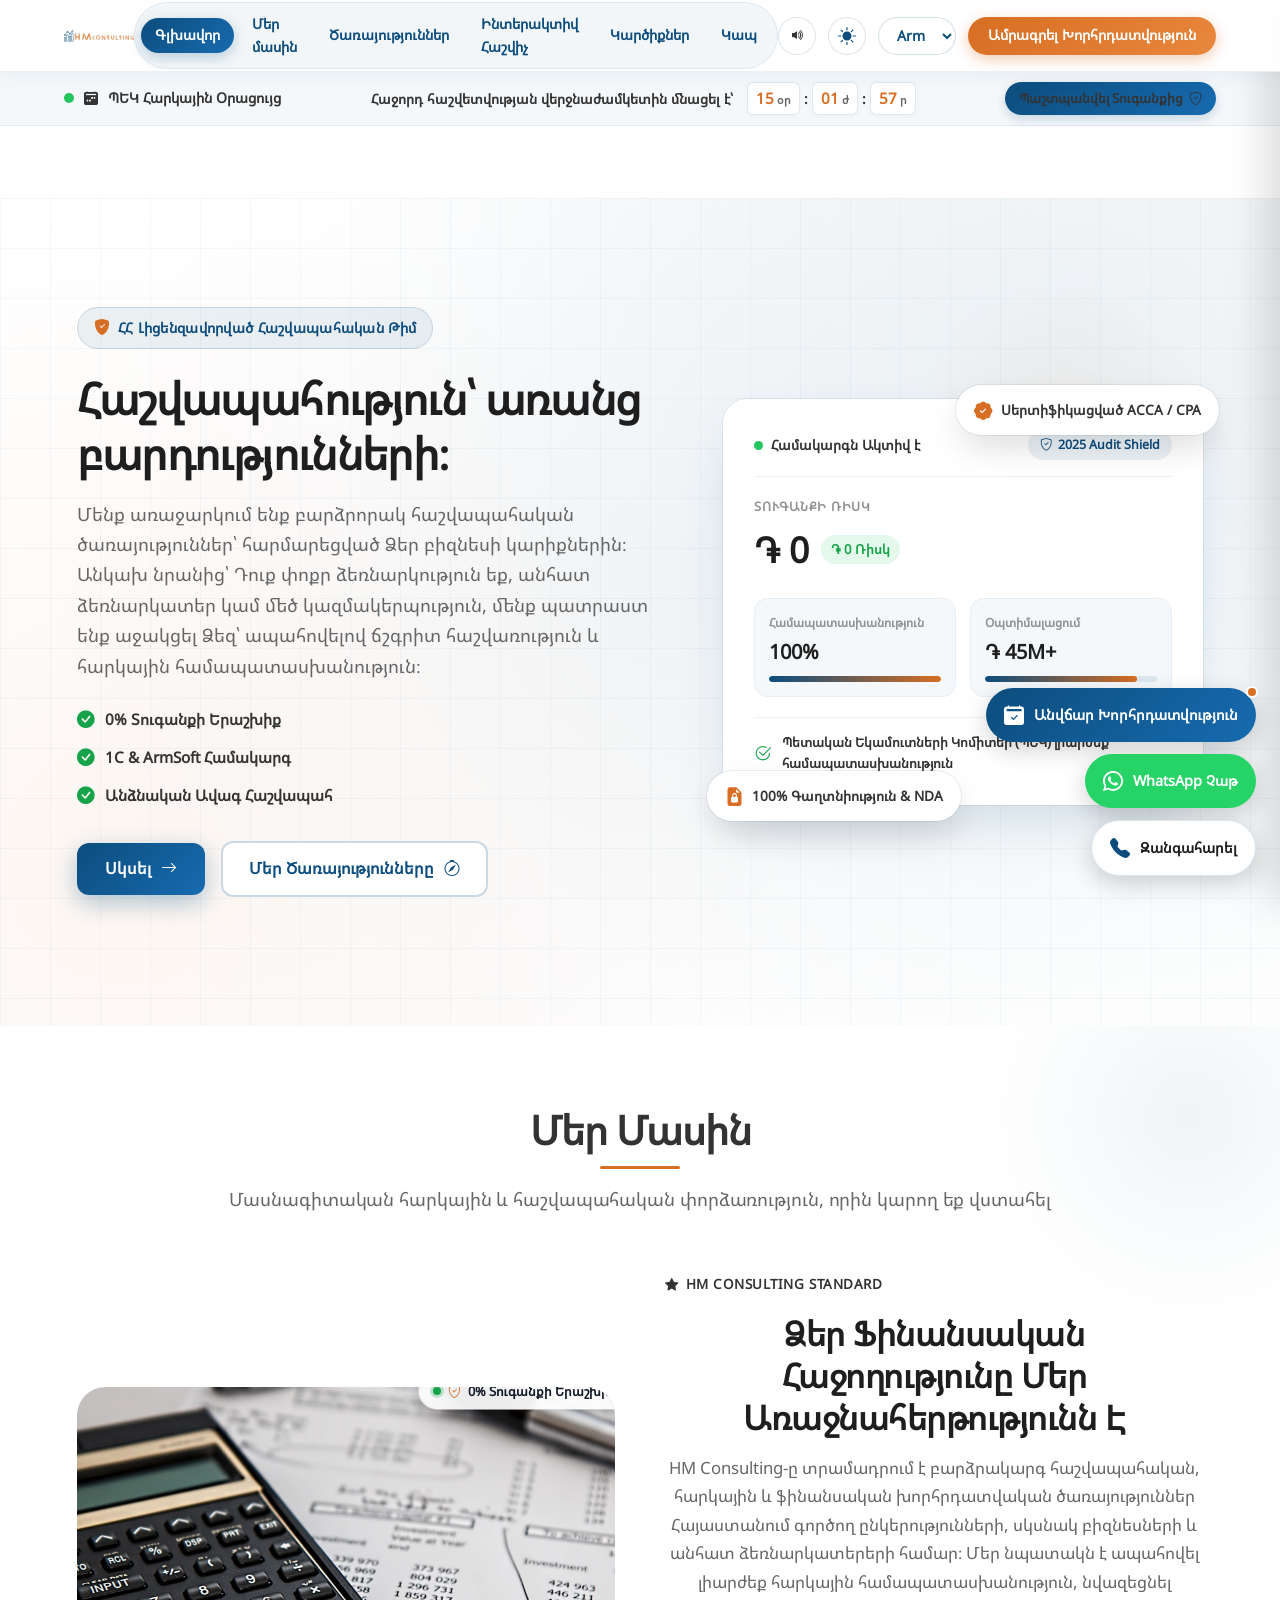
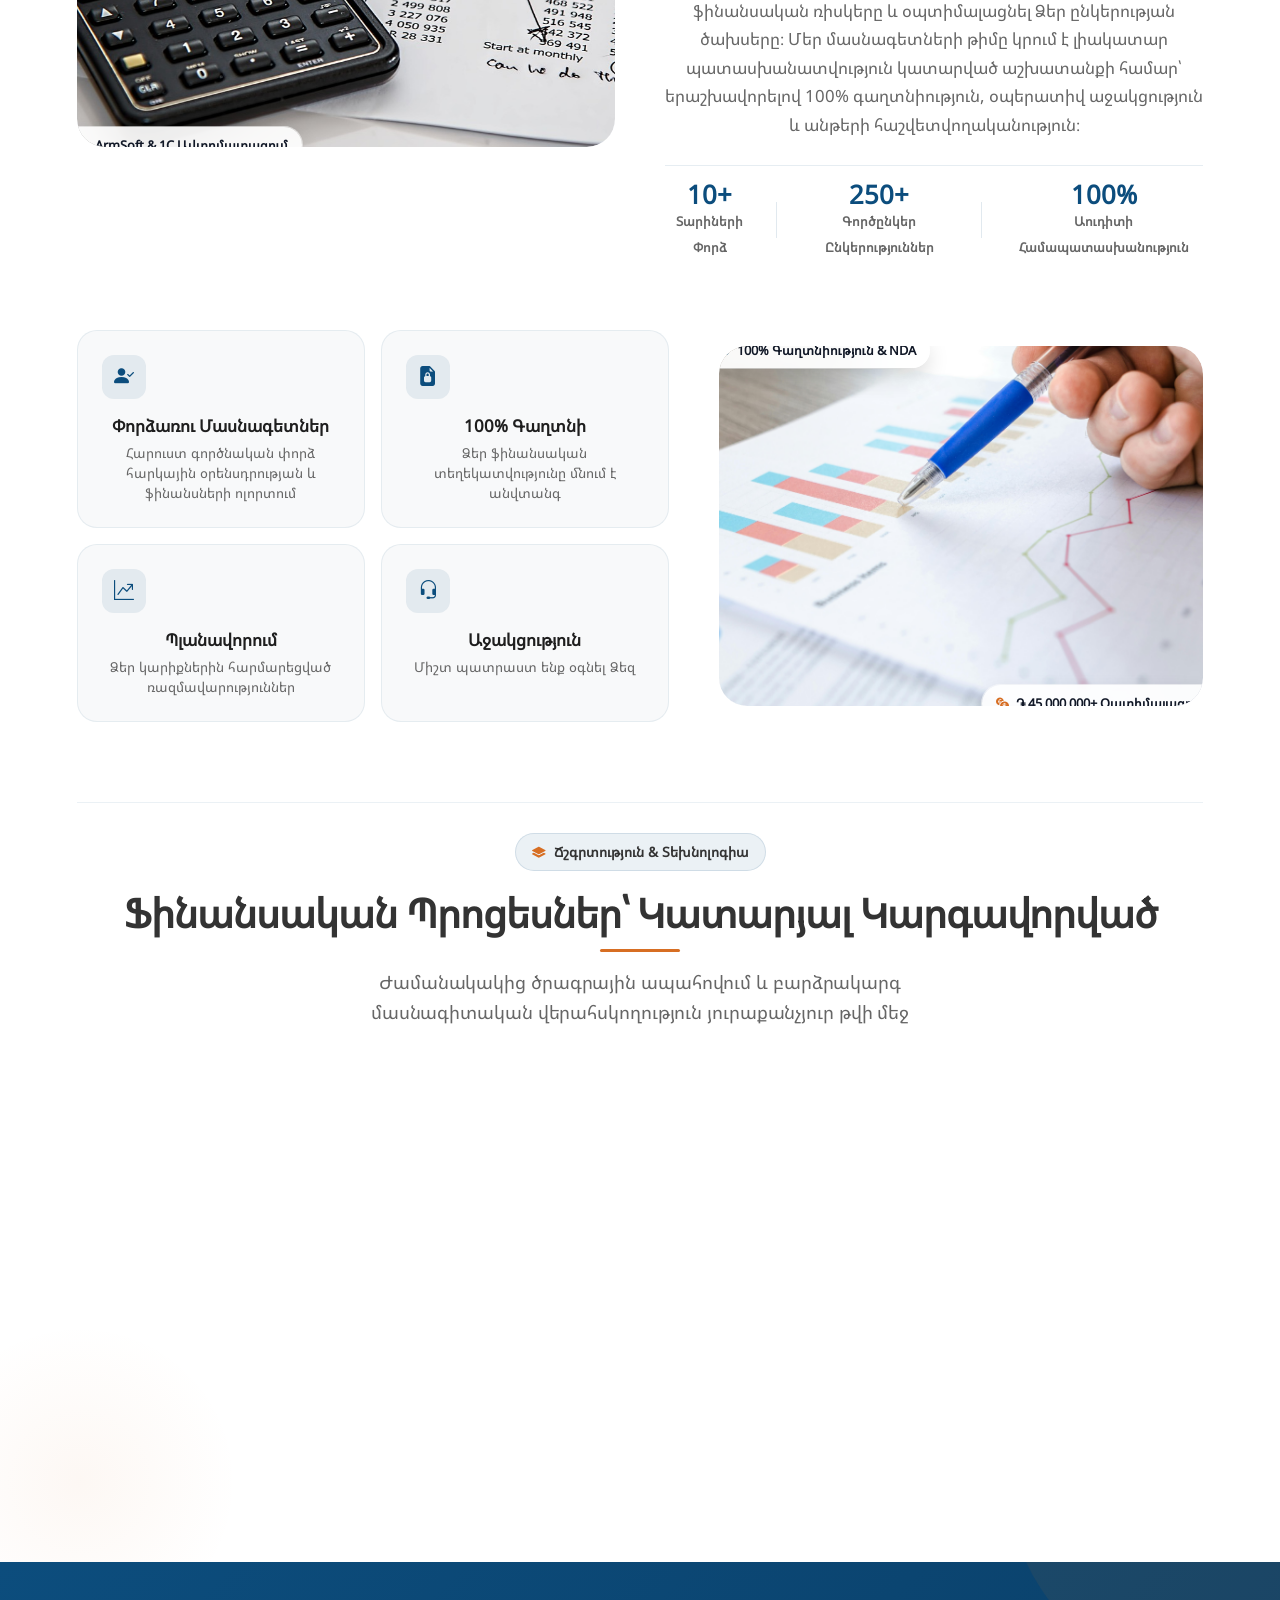
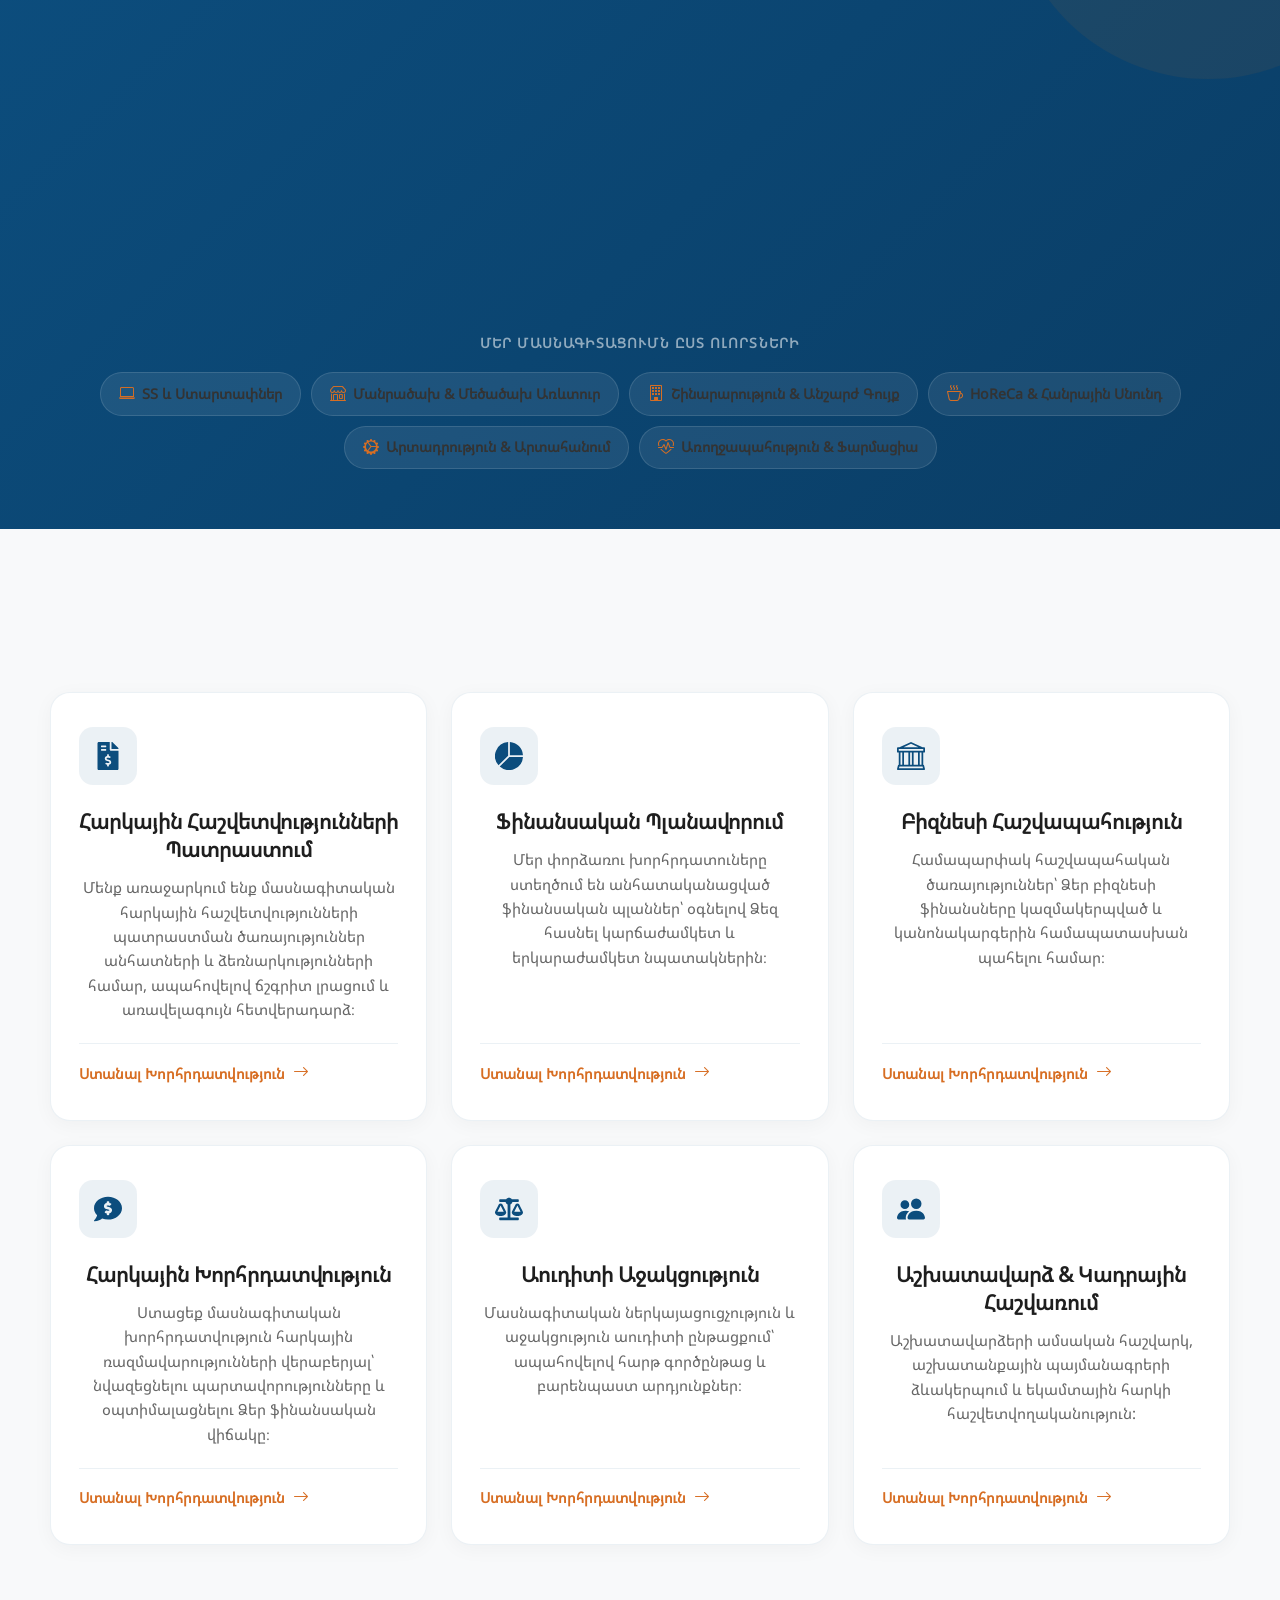
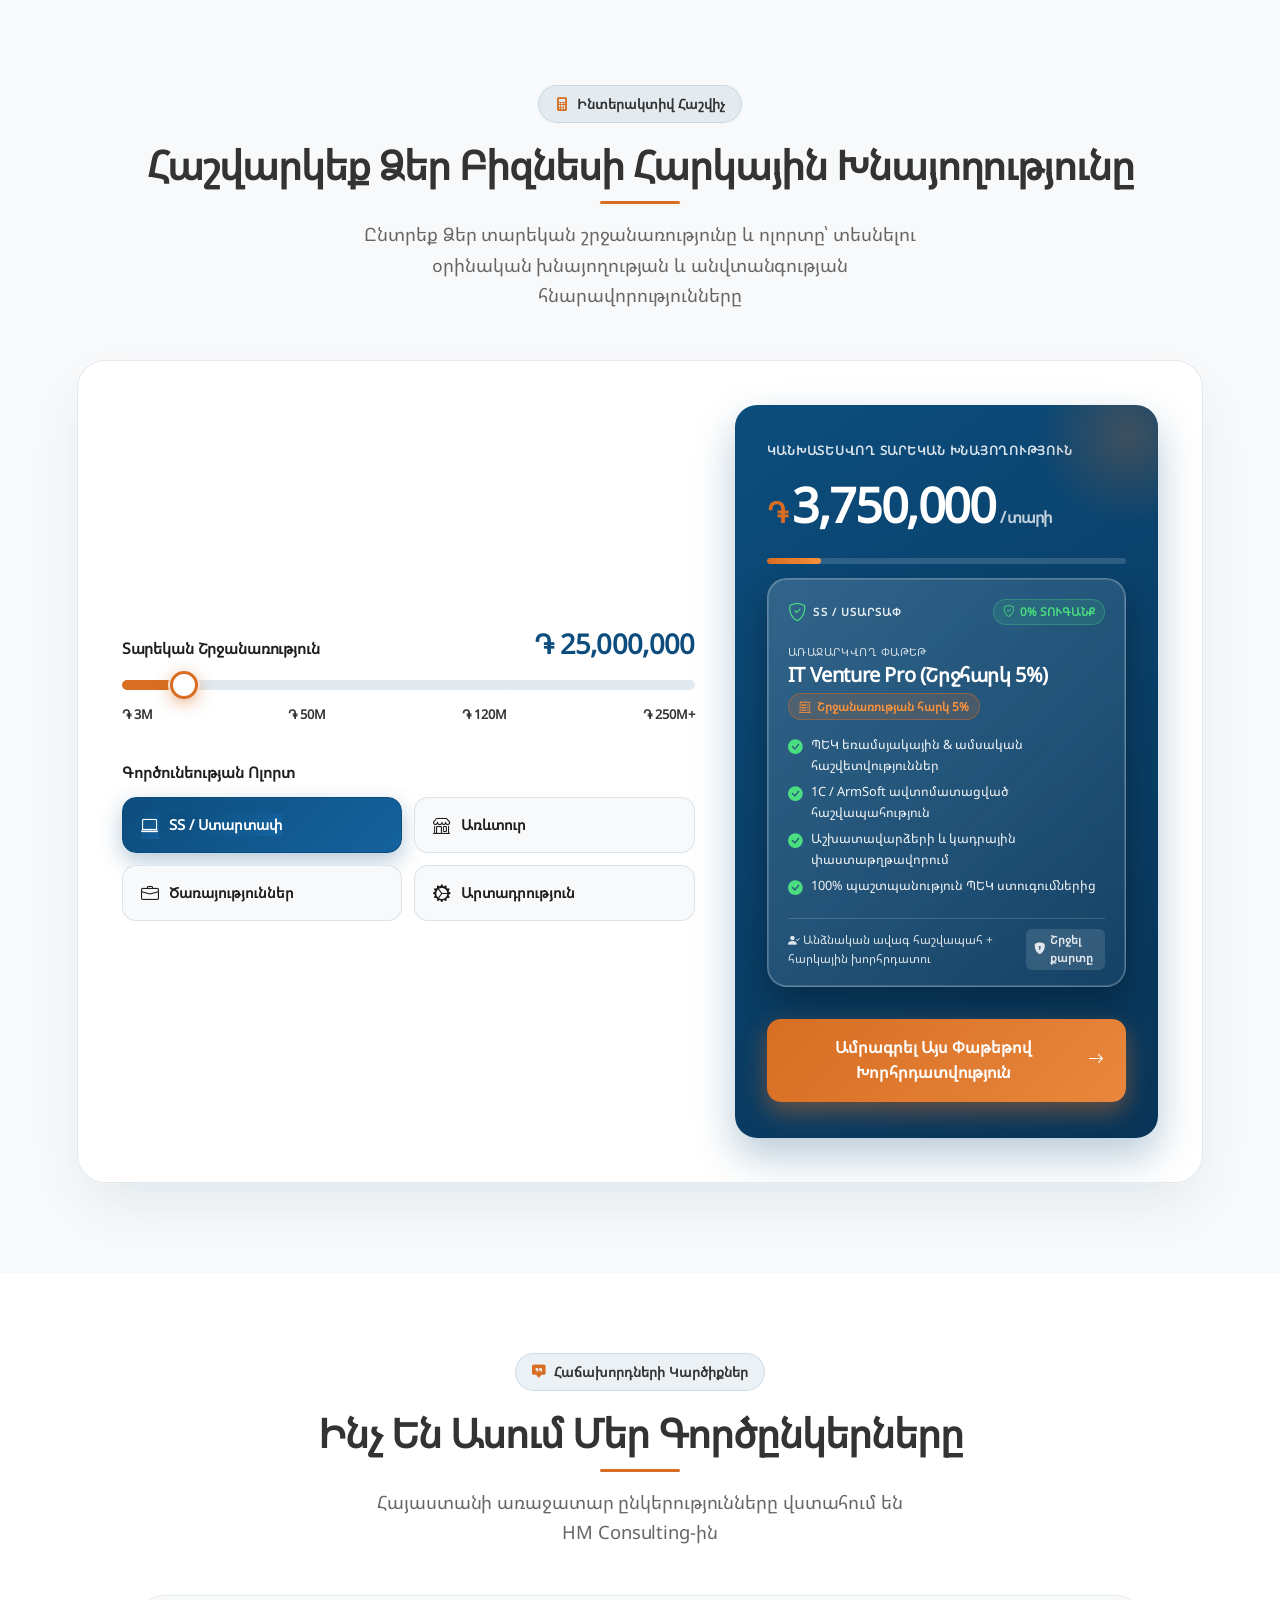
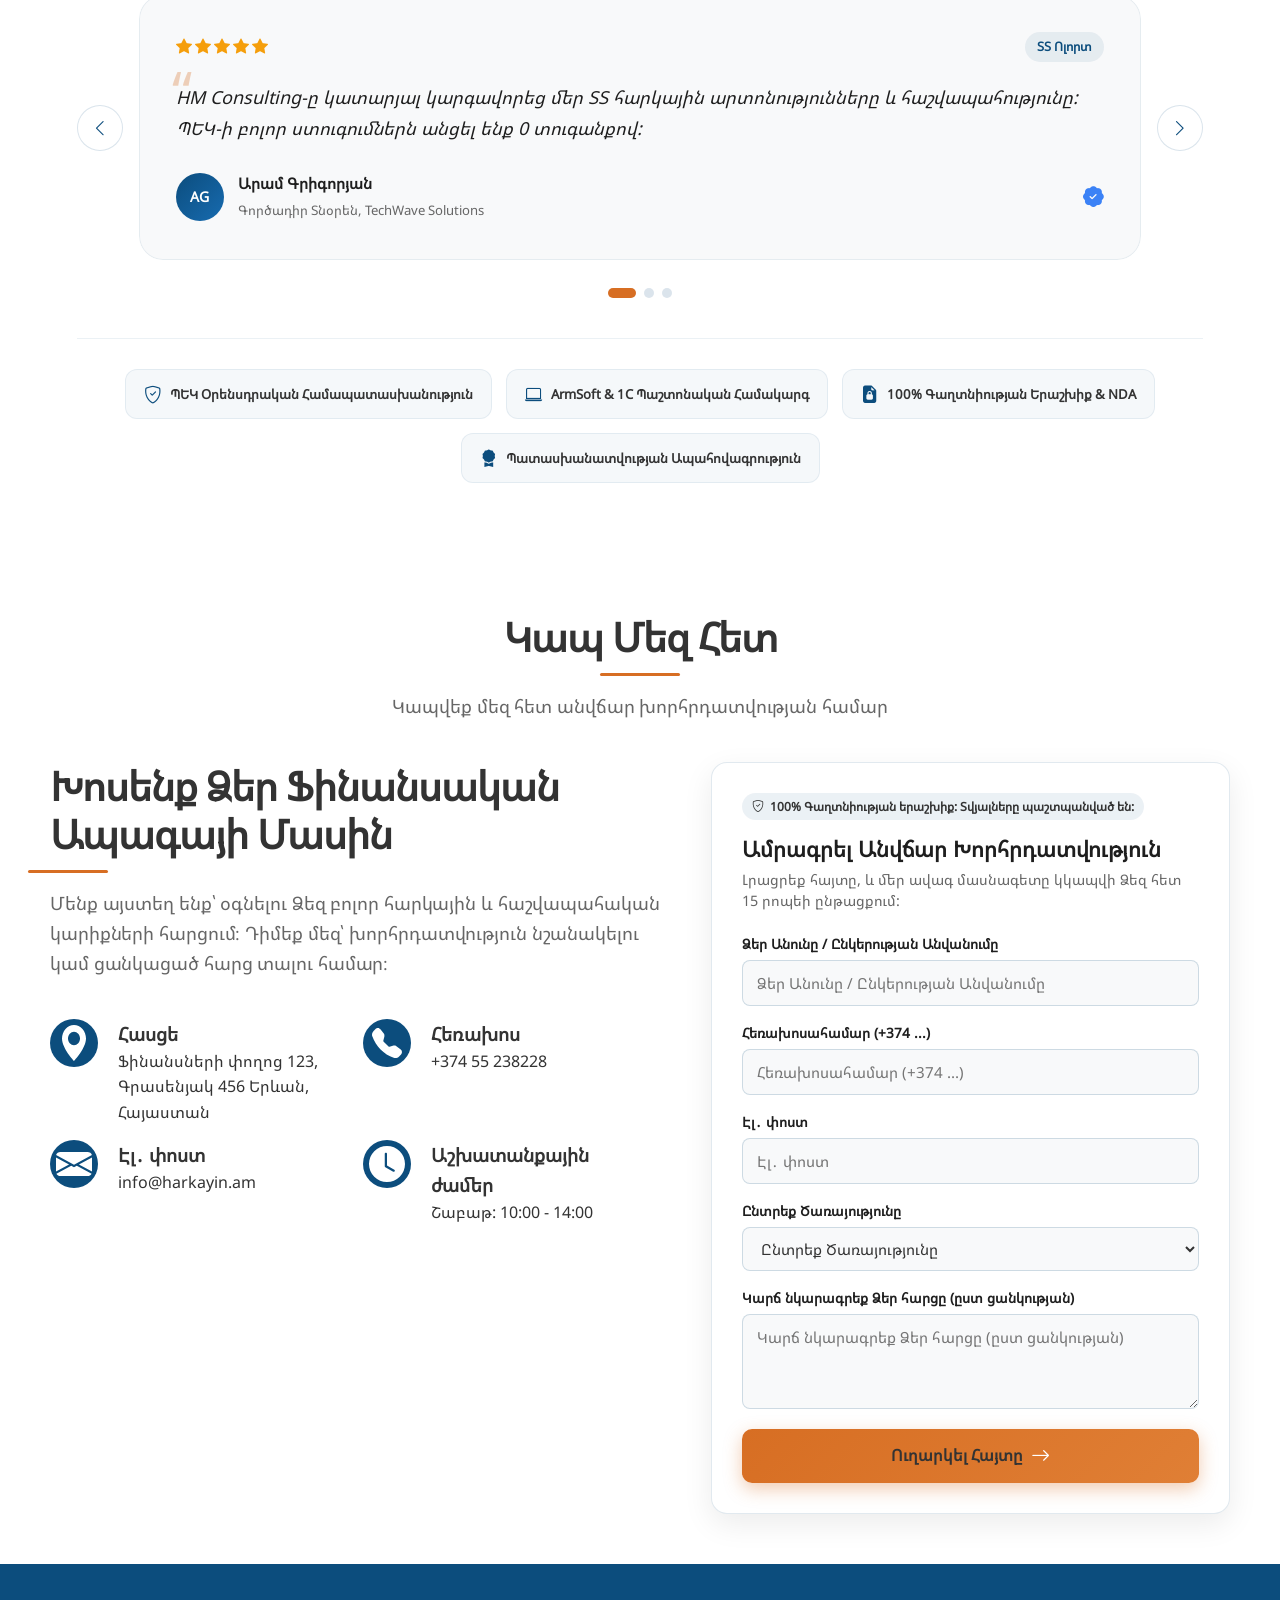
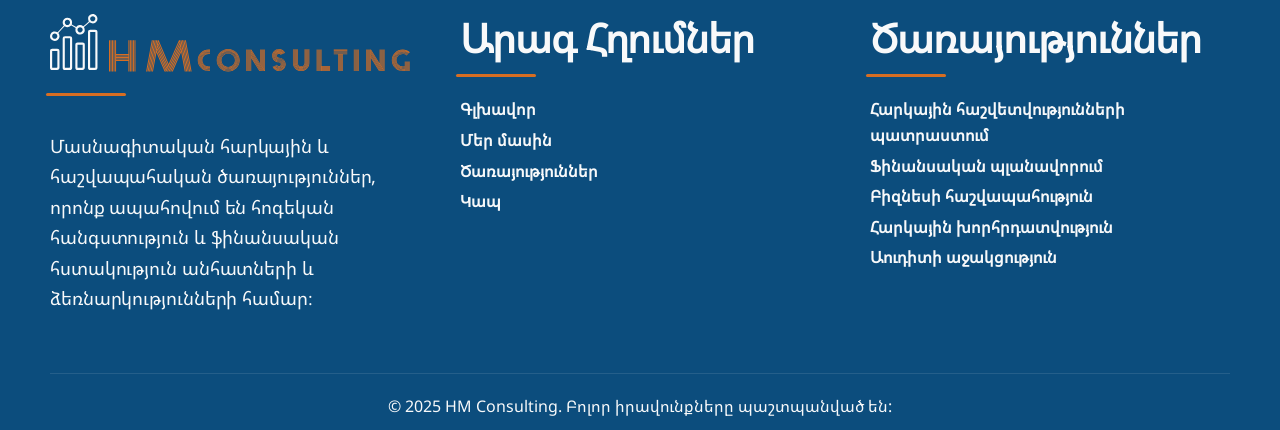
==== commit 26f7e660: "feat: enhance mobile parallax behavior and expand revenue calculator package tiers" ====
--- a/index.html
+++ b/index.html
@@ -5,11 +5,11 @@
 <head>
     <link href="https://cdn.jsdelivr.net/npm/bootstrap-icons@1.13.1/font/bootstrap-icons.min.css" rel="stylesheet" />
     <meta charset="utf-8" />
-    <meta content="width=device-width, initial-scale=1.0" name="viewport" />
+    <meta name="viewport" content="width=device-width, initial-scale=1.0, viewport-fit=cover" />
     <title>HM Consulting</title>
     <link href="./images/logo.svg" rel="icon" type="image/svg+xml" />
-    <link href="./style.css?v=2.3" rel="stylesheet" />
-    <script defer="" src="app.js?v=2.3"></script>
+    <link href="./style.css?v=4.1" rel="stylesheet" />
+    <script defer="" src="app.js?v=4.1"></script>
 </head>
 
 <body>
@@ -50,6 +50,11 @@
             <li><a data-i18n="nav_reviews" href="#reviews"></a></li>
             <li><a data-i18n="text_5" href="#contactUs"></a></li>
         </ul>
+        <button type="button" class="hamburger-btn" id="hamburgerBtn" aria-label="Toggle navigation" aria-expanded="false">
+            <span class="hamburger-line"></span>
+            <span class="hamburger-line"></span>
+            <span class="hamburger-line"></span>
+        </button>
         <div class="header-actions">
             <button type="button" id="soundToggle" class="header-theme-btn" title="Audio Haptics" aria-label="Toggle Audio Haptics">
                 <i class="bi bi-volume-up-fill" id="soundIcon"></i>
@@ -70,6 +75,22 @@
         </div>
     </header>
 
+    <!-- Mobile Navigation Drawer -->
+    <div class="mobile-nav-overlay" id="mobileNavOverlay"></div>
+    <nav class="mobile-nav-drawer" id="mobileNavDrawer" aria-label="Mobile navigation">
+        <ul>
+            <li><a data-i18n="text_1" href="#main" class="mobile-nav-link"></a></li>
+            <li><a data-i18n="text_2" href="#aboutUs" class="mobile-nav-link"></a></li>
+            <li><a data-i18n="text_3" href="#services" class="mobile-nav-link"></a></li>
+            <li><a data-i18n="calc_badge" href="#calculatorSection" class="mobile-nav-link"></a></li>
+            <li><a data-i18n="nav_reviews" href="#reviews" class="mobile-nav-link"></a></li>
+            <li><a data-i18n="text_5" href="#contactUs" class="mobile-nav-link"></a></li>
+        </ul>
+        <div class="mobile-nav-divider"></div>
+        <button type="button" class="mobile-nav-cta" id="mobileNavCtaBtn" data-i18n="header_consult"></button>
+    </nav>
+
+
     <!-- Armenian Tax Pulse Live Status Banner (Feature 5) -->
     <div id="taxPulseBanner" class="tax-pulse-bar">
         <div class="tax-pulse-inner">
@@ -535,38 +556,60 @@
                         <div class="savings-glow-bar"><div class="glow-fill" id="calcGlowFill" style="width: 55%;"></div></div>
                     </div>
 
-                    <!-- Apple Wallet 3D Titanium Tier Pass (Feature 4 - SKILL.md §4, §12) -->
+                    <!-- Premium Apple Service Package Showcase (Feature 4 - SKILL.md §4, §12) -->
                     <div class="wallet-pass-wrapper" id="walletPassWrapper">
-                        <div class="wallet-pass-3d" id="walletPassCard" title="Click to flip / Շրջել քարտը">
+                        <div class="wallet-pass-3d" id="walletPassCard" title="Click to view guarantee / Սեղմեք՝ երաշխիքը տեսնելու համար">
                             <div class="pass-face pass-front">
                                 <div class="pass-header-row">
-                                    <div class="pass-chip"><i class="bi bi-cpu-fill"></i></div>
-                                    <span class="pass-brand">HM CONSULTING · TITANIUM</span>
-                                    <span class="pass-status-pill"><i class="bi bi-patch-check-fill"></i> 0% ՌԻՍԿ</span>
+                                    <div class="pass-chip-box">
+                                        <i class="bi bi-shield-check text-green"></i>
+                                        <span class="pass-brand" id="calcPkgIndustry">ՏՏ / ՍՏԱՐՏԱՓ</span>
+                                    </div>
+                                    <span class="pass-status-pill" id="calcPkgBadge"><i class="bi bi-patch-check-fill"></i> 0% ՏՈՒԳԱՆՔ</span>
                                 </div>
+                                
                                 <div class="pass-body">
                                     <span class="pass-caption" data-i18n="calc_stat_tier_title">Առաջարկվող Փաթեթ</span>
-                                    <h3 id="calcTierVal" class="pass-tier-name">IT Venture Pro</h3>
+                                    <h3 id="calcTierVal" class="pass-tier-name">IT Venture Pro (Շրջհարկ)</h3>
+                                    <div class="pass-regime-pill" id="calcRegimeVal">
+                                        <i class="bi bi-receipt-cutoff"></i>
+                                        <span>Շրջանառության հարկ 5%</span>
+                                    </div>
                                 </div>
+
+                                <!-- Package Inclusions List -->
+                                <ul class="pass-benefits-list" id="calcPkgBenefits">
+                                    <li><i class="bi bi-check-circle-fill text-green"></i> <span id="pkgB1">ՊԵԿ ամսական &amp; տարեկան հաշվետվություններ</span></li>
+                                    <li><i class="bi bi-check-circle-fill text-green"></i> <span id="pkgB2">1C / ArmSoft ավտոմատացված հաշվառում</span></li>
+                                    <li><i class="bi bi-check-circle-fill text-green"></i> <span id="pkgB3">Աշխատավարձերի և կադրերի վարում</span></li>
+                                    <li><i class="bi bi-check-circle-fill text-green"></i> <span id="pkgB4">100% ՊԵԿ ստուգումների պաշտպանություն</span></li>
+                                </ul>
+
                                 <div class="pass-footer-row">
-                                    <span class="pass-serial">HM · 2026 · SRC · SHIELD</span>
-                                    <span class="pass-flip-hint"><i class="bi bi-arrow-repeat"></i> <span data-i18n="wallet_card_flip">Շրջել</span></span>
+                                    <span class="pass-serial"><i class="bi bi-person-check-fill"></i> <span id="calcPkgLead">Անձնական ավագ հաշվապահ</span></span>
+                                    <span class="pass-flip-hint"><i class="bi bi-shield-lock-fill"></i> <span data-i18n="wallet_card_flip">Երաշխիք</span></span>
                                 </div>
                                 <div class="pass-shine"></div>
                             </div>
+
                             <div class="pass-face pass-back">
                                 <div class="pass-back-content">
                                     <div class="back-seal"><i class="bi bi-shield-fill-check"></i></div>
-                                    <h4 data-i18n="wallet_card_back_title">HM Consulting Երաշխիք</h4>
+                                    <h4 data-i18n="wallet_card_back_title">HM Consulting Պաշտոնական Երաշխիք</h4>
                                     <p data-i18n="wallet_card_back_desc">ՊԵԿ ստուգումների լիակատար պատասխանատվություն, 0% տուգանքի երաշխիք և NDA գաղտնիություն:</p>
-                                    <div class="back-badge"><i class="bi bi-lock-fill"></i> 100% ՊԵԿ ԵՐԱՇԽԻՔ</div>
+                                    <div class="back-features">
+                                        <div class="back-feat-item"><i class="bi bi-lock-fill text-orange"></i> 100% NDA Գաղտնիություն</div>
+                                        <div class="back-feat-item"><i class="bi bi-currency-exchange text-green"></i> Տուգանքների փոխհատուցում</div>
+                                        <div class="back-feat-item"><i class="bi bi-award-fill text-blue"></i> 10+ Տարվա փորձառություն</div>
+                                    </div>
+                                    <div class="back-badge"><i class="bi bi-shield-shaded"></i> ԼԻԱՐԺԵՔ ՊԵԿ ՊԱՇՏՊԱՆՈՒԹՅՈՒՆ</div>
                                 </div>
                             </div>
                         </div>
                     </div>
 
                     <button type="button" id="calcCtaBtn" class="calc-claim-btn">
-                        <span data-i18n="calc_btn"></span>
+                        <span data-i18n="calc_btn">Ամրագրել Այս Փաթեթով Խորհրդատվություն</span>
                         <i class="bi bi-arrow-right"></i>
                     </button>
                 </div>
--- a/style.css
+++ b/style.css
@@ -37,19 +37,22 @@
 }
 
 html {
+  font-size: 16px;
   scroll-behavior: smooth;
-}
-
+  overflow-x: clip;
+  -webkit-text-size-adjust: 100%;
+}
 
 html,
 body {
   width: 100%;
+  max-width: 100%;
+  position: relative;
   transition: background-color 0.35s cubic-bezier(0.16, 1, 0.3, 1), color 0.35s cubic-bezier(0.16, 1, 0.3, 1);
 }
 
-
 body {
-  overflow-x: hidden;
+  overflow-x: clip;
 }
 
 /* Note: removed 'body > * { overflow-y: hidden }' — it was clipping floating badges */
@@ -774,9 +777,10 @@
 #aboutUs {
   padding: 80px 6%;
   width: 100%;
+  max-width: 100%;
   background-color: var(--secondary-bgc);
   position: relative;
-  overflow: visible;
+  overflow: hidden;
 }
 
 /* Clip only the decorative blobs, not the cards */
@@ -2408,47 +2412,29 @@
 
 
 @media screen and (min-width: 700px) {
-  html {
-    font-size: 12px;
-  }
-
   .future>h2::after {
     left: 6%;
   }
 }
 
 @media screen and (max-width: 400px) {
-  html {
-    font-size: 7px;
-  }
-
   .service {
     width: 100%;
   }
 
   .ab>svg {
-    width: 4.5rem;
-    height: 4.5rem;
-  }
-
-
+    width: 48px;
+    height: 48px;
+  }
 }
 
 @media screen and (min-width: 1200px) {
-  html {
-    font-size: 14px;
-  }
-
   .future>h2::after {
     left: 3%;
   }
 }
 
 @media screen and (min-width: 2050px) {
-  html {
-    font-size: 25px;
-  }
-
   .foot>.hh::after {
     left: 5%;
   }
@@ -2918,7 +2904,8 @@
 
 .wallet-pass-3d {
   width: 100%;
-  min-height: 155px;
+  height: auto;
+  min-height: auto;
   position: relative;
   transform-style: preserve-3d;
   transition: transform 0.65s cubic-bezier(0.16, 1, 0.3, 1);
@@ -2931,15 +2918,29 @@
 }
 
 .pass-face {
-  position: absolute;
-  top: 0;
-  left: 0;
-  width: 100%;
-  height: 100%;
   border-radius: 18px;
   backface-visibility: hidden;
   -webkit-backface-visibility: hidden;
-  padding: 20px 22px;
+}
+
+.pass-front {
+  position: relative;
+  width: 100%;
+  height: auto;
+  min-height: auto;
+  padding: 18px 20px 16px 20px;
+  display: flex;
+  flex-direction: column;
+  overflow: visible;
+}
+
+.pass-back {
+  position: absolute;
+  inset: 0;
+  width: 100%;
+  height: 100%;
+  transform: rotateY(180deg);
+  padding: 20px;
   display: flex;
   flex-direction: column;
   justify-content: space-between;
@@ -3473,3 +3474,1460 @@
     transform: translateY(0);
   }
 }
+
+/* =============================================================
+   COMPREHENSIVE MOBILE RESPONSIVE OVERHAUL
+   Fixes: header, hamburger menu, hero, banner, calculator,
+          wizard sheet, wallet card, all sections, footer
+   Target breakpoints: 850px, 600px, 480px, 360px
+============================================================= */
+
+/* ---------- HAMBURGER BUTTON ---------- */
+.hamburger-btn {
+  display: none;
+  width: 40px;
+  height: 40px;
+  border: 1.5px solid rgba(12, 77, 125, 0.15);
+  border-radius: 10px;
+  background: var(--secondary-bgc);
+  align-items: center;
+  justify-content: center;
+  flex-direction: column;
+  gap: 5px;
+  cursor: pointer;
+  padding: 8px 7px;
+  transition: border-color 0.2s ease, background 0.2s ease;
+  flex-shrink: 0;
+  z-index: 1002;
+}
+
+.hamburger-btn:active {
+  transform: scale(0.93);
+}
+
+.hamburger-line {
+  display: block;
+  width: 18px;
+  height: 2px;
+  background: var(--main-color);
+  border-radius: 2px;
+  transition: transform 0.28s cubic-bezier(0.16, 1, 0.3, 1),
+              opacity 0.2s ease,
+              width 0.25s ease;
+  transform-origin: center;
+}
+
+.hamburger-btn.open .hamburger-line:nth-child(1) {
+  transform: translateY(7px) rotate(45deg);
+}
+.hamburger-btn.open .hamburger-line:nth-child(2) {
+  opacity: 0;
+  transform: scaleX(0);
+}
+.hamburger-btn.open .hamburger-line:nth-child(3) {
+  transform: translateY(-7px) rotate(-45deg);
+}
+
+/* ---------- MOBILE NAV DRAWER ---------- */
+.mobile-nav-overlay {
+  display: none;
+  position: fixed;
+  inset: 0;
+  background: rgba(0,0,0,0.4);
+  z-index: 998;
+  opacity: 0;
+  transition: opacity 0.28s ease;
+}
+
+.mobile-nav-overlay.visible {
+  display: block;
+}
+
+.mobile-nav-overlay.active {
+  opacity: 1;
+}
+
+.mobile-nav-drawer {
+  position: fixed;
+  top: 0;
+  right: 0;
+  height: 100%;
+  width: min(85vw, 320px);
+  background: var(--secondary-bgc);
+  z-index: 999;
+  transform: translateX(100%);
+  transition: transform 0.32s cubic-bezier(0.16, 1, 0.3, 1);
+  display: flex;
+  flex-direction: column;
+  padding: 72px 24px 32px 24px;
+  box-shadow: -12px 0 40px rgba(0,0,0,0.15);
+  overflow-y: auto;
+}
+
+.mobile-nav-drawer.open {
+  transform: translateX(0);
+}
+
+.mobile-nav-drawer ul {
+  list-style: none;
+  margin: 0;
+  padding: 0;
+  display: flex;
+  flex-direction: column;
+  gap: 4px;
+}
+
+.mobile-nav-drawer ul li a {
+  display: block;
+  padding: 12px 16px;
+  border-radius: 12px;
+  font-size: 1rem;
+  font-weight: 700;
+  color: var(--main-color);
+  text-decoration: none;
+  transition: background 0.2s ease;
+}
+
+.mobile-nav-drawer ul li a:hover,
+.mobile-nav-drawer ul li a:focus {
+  background: rgba(12, 77, 125, 0.07);
+}
+
+.mobile-nav-drawer ul li a.active {
+  background: rgba(12, 77, 125, 0.1);
+  color: var(--und-color);
+}
+
+.mobile-nav-divider {
+  height: 1px;
+  background: rgba(12, 77, 125, 0.08);
+  margin: 16px 0;
+}
+
+.mobile-nav-cta {
+  width: 100%;
+  padding: 14px 20px;
+  border-radius: 16px;
+  background: linear-gradient(135deg, var(--und-color) 0%, #e8873d 100%);
+  color: #fff;
+  font-weight: 700;
+  font-size: 0.95rem;
+  border: none;
+  cursor: pointer;
+  text-align: center;
+  box-shadow: 0 4px 14px rgba(215, 110, 35, 0.35);
+}
+
+@media screen and (max-width: 850px) {
+  /* Show hamburger, hide desktop nav */
+  .hamburger-btn {
+    display: flex;
+  }
+
+  /* On mobile, header actions: hide consult btn (we have it in drawer) */
+  .header-consult-btn {
+    display: none;
+  }
+
+  /* Shrink header actions spacing */
+  .header-actions {
+    gap: 8px;
+  }
+
+  /* On smallest: hide sound toggle too to save space */
+}
+
+@media screen and (max-width: 480px) {
+  #logo a svg {
+    max-height: 32px;
+  }
+
+  #header {
+    height: 60px;
+    padding: 0 4%;
+  }
+
+  #main {
+    margin-top: 60px;
+  }
+
+  .header-theme-btn {
+    width: 34px;
+    height: 34px;
+  }
+
+  #soundToggle {
+    display: none; /* very tight, drop non-essential */
+  }
+}
+
+/* ---------- TAX PULSE BANNER ---------- */
+@media screen and (max-width: 600px) {
+  .tax-pulse-bar {
+    padding: 10px 4%;
+    margin-top: 60px;
+  }
+
+  .tax-pulse-inner {
+    flex-direction: column;
+    align-items: flex-start;
+    gap: 8px;
+  }
+
+  .pulse-beacon {
+    gap: 6px;
+  }
+
+  .pulse-beacon strong {
+    font-size: 0.82rem;
+  }
+
+  .countdown-group {
+    gap: 4px;
+  }
+
+  .digit-box strong {
+    font-size: 1.1rem;
+  }
+
+  .pulse-cta-pill {
+    width: 100%;
+    justify-content: center;
+    padding: 9px 14px;
+    font-size: 0.82rem;
+  }
+}
+
+/* ---------- HERO SECTION ---------- */
+@media screen and (max-width: 768px) {
+  #main {
+    flex-direction: column;
+    min-height: auto;
+    padding: 28px 5% 48px;
+    gap: 32px;
+    text-align: center;
+  }
+
+  #mText {
+    width: 100%;
+    max-width: 100%;
+    display: flex;
+    flex-direction: column;
+    align-items: center;
+  }
+
+  #mText > h1 {
+    font-size: 2rem;
+    line-height: 1.25;
+  }
+
+  #mText > p {
+    font-size: 0.95rem;
+    max-width: 480px;
+  }
+
+  #mBtns {
+    justify-content: center;
+    flex-wrap: wrap;
+    gap: 10px;
+  }
+
+  .btn-hero-primary,
+  .btn-hero-secondary {
+    width: 100%;
+    max-width: 300px;
+    justify-content: center;
+  }
+
+  .hero-highlights {
+    align-items: flex-start;
+    width: 100%;
+    max-width: 340px;
+  }
+
+  .hero-visual {
+    width: 100%;
+    max-width: 420px;
+  }
+
+  .hero-glass-card {
+    width: 100%;
+  }
+
+  .pill-top, .pill-bottom {
+    display: none;
+  }
+}
+
+@media screen and (max-width: 480px) {
+  #mText > h1 {
+    font-size: 1.7rem;
+  }
+
+  .hero-trust-badge {
+    font-size: 0.78rem;
+    padding: 5px 12px;
+  }
+
+  .card-footer-pill {
+    font-size: 0.72rem;
+  }
+}
+
+/* ---------- ABOUT SECTION ---------- */
+@media screen and (max-width: 768px) {
+  #abD {
+    padding: 40px 5%;
+  }
+
+  .about-hero-grid {
+    grid-template-columns: 1fr !important;
+    gap: 28px;
+  }
+
+  .about-secondary-grid {
+    grid-template-columns: 1fr !important;
+    gap: 28px;
+  }
+
+  .scroll-pic-viewport {
+    height: 240px;
+  }
+
+  .bento-values-grid {
+    grid-template-columns: repeat(2, 1fr) !important;
+    gap: 12px;
+  }
+}
+
+@media screen and (max-width: 480px) {
+  .bento-values-grid {
+    grid-template-columns: 1fr !important;
+  }
+}
+
+/* ---------- NUMBERS / STATS SECTION ---------- */
+@media screen and (max-width: 600px) {
+  .numbers-grid {
+    grid-template-columns: repeat(2, 1fr) !important;
+    gap: 12px;
+  }
+
+  .num-metric h2 {
+    font-size: 1.8rem;
+  }
+
+  .industries-pills {
+    flex-wrap: wrap;
+    gap: 6px;
+  }
+
+  .ind-pill {
+    font-size: 0.75rem;
+    padding: 5px 10px;
+  }
+}
+
+@media screen and (max-width: 380px) {
+  .numbers-grid {
+    grid-template-columns: 1fr !important;
+  }
+}
+
+/* ---------- SERVICES SECTION ---------- */
+@media screen and (max-width: 768px) {
+  #ser {
+    grid-template-columns: repeat(2, 1fr) !important;
+    gap: 14px;
+  }
+}
+
+@media screen and (max-width: 480px) {
+  #ser {
+    grid-template-columns: 1fr !important;
+  }
+
+  .service {
+    width: 100% !important;
+  }
+}
+
+/* ---------- CALCULATOR SECTION ---------- */
+@media screen and (max-width: 768px) {
+  .calc-glass-box {
+    grid-template-columns: 1fr !important;
+    gap: 24px;
+    padding: 24px 18px !important;
+  }
+
+  .wallet-pass-3d {
+    max-width: 100%;
+    width: 100%;
+  }
+
+  .industry-buttons {
+    grid-template-columns: repeat(2, 1fr);
+  }
+}
+
+@media screen and (max-width: 480px) {
+  .calc-section {
+    padding: 40px 0;
+  }
+
+  .calc-container {
+    padding: 0 4%;
+  }
+
+  .metric-big-number {
+    font-size: 2rem !important;
+  }
+
+  .industry-buttons {
+    grid-template-columns: 1fr;
+  }
+
+  .calc-claim-btn {
+    width: 100%;
+    justify-content: center;
+  }
+}
+
+/* ---------- REVIEWS SECTION ---------- */
+@media screen and (max-width: 600px) {
+  .testimonial-card {
+    padding: 20px 16px;
+  }
+
+  .testimonial-quote {
+    font-size: 0.92rem;
+  }
+
+  .carousel-nav-btn {
+    width: 34px;
+    height: 34px;
+  }
+}
+
+/* ---------- SHOWCASE CARDS ---------- */
+@media screen and (max-width: 768px) {
+  .showcase-cards-row {
+    grid-template-columns: 1fr !important;
+    gap: 16px;
+  }
+}
+
+/* ---------- CONTACT / FORM SECTION ---------- */
+@media screen and (max-width: 768px) {
+  .con {
+    flex-direction: column;
+    gap: 28px;
+  }
+
+  #cont,
+  #contUs.onpage-form {
+    width: 100% !important;
+  }
+
+  .form-row {
+    grid-template-columns: 1fr !important;
+  }
+}
+
+/* ---------- STEP WIZARD MODAL ---------- */
+@media screen and (max-width: 600px) {
+  .modal-backdrop.sheet-backdrop {
+    align-items: flex-end;
+    padding: 0;
+  }
+
+  .sheet-modal-card {
+    border-radius: 24px 24px 0 0;
+    max-height: 92vh;
+    padding: 12px 16px 24px;
+  }
+
+  .wizard-step-title {
+    font-size: 1.1rem;
+  }
+
+  .wizard-grid {
+    grid-template-columns: 1fr !important;
+    gap: 10px;
+  }
+
+  .wizard-tier-pill {
+    padding: 12px 14px;
+  }
+
+  .wizard-tier-pill .tier-lead strong {
+    font-size: 0.88rem;
+  }
+
+  .wizard-option-card {
+    padding: 12px 12px;
+  }
+
+  .wizard-option-card .opt-icon {
+    width: 36px;
+    height: 36px;
+    font-size: 1.1rem;
+  }
+
+  .wizard-option-card .opt-info h4 {
+    font-size: 0.88rem;
+  }
+
+  .wizard-option-card .opt-info p {
+    font-size: 0.72rem;
+  }
+}
+
+/* ---------- FLOATING DOCK ---------- */
+@media screen and (max-width: 480px) {
+  .floating-dock {
+    bottom: 14px;
+    right: 14px;
+    gap: 8px;
+  }
+
+  .floating-btn {
+    width: 46px;
+    height: 46px;
+    padding: 12px;
+    border-radius: 50%;
+    justify-content: center;
+  }
+
+  .floating-label {
+    display: none;
+  }
+}
+
+/* ---------- FOOTER ---------- */
+@media screen and (max-width: 768px) {
+  #fTop {
+    flex-direction: column;
+    gap: 28px;
+  }
+
+  .foot {
+    width: 100% !important;
+  }
+
+  #fBot {
+    flex-direction: column;
+    gap: 8px;
+    text-align: center;
+  }
+}
+
+/* ---------- GENERAL SMALL SCREEN POLISH ---------- */
+@media screen and (max-width: 480px) {
+  section {
+    padding-left: 4%;
+    padding-right: 4%;
+  }
+
+  h1 { font-size: 1.8rem; }
+  h2 { font-size: 1.4rem; }
+  h3 { font-size: 1.1rem; }
+
+  .hh { font-size: 1.4rem; }
+
+  .section-tag {
+    font-size: 0.8rem;
+  }
+
+  .pp {
+    font-size: 0.9rem;
+  }
+}
+
+
+/* =============================================================
+   REFINED MOBILE OVERRIDES (Apple Design Polish & Zero Overflow)
+============================================================= */
+
+/* Universal Overflow Protection */
+*, *::before, *::after {
+  box-sizing: border-box;
+}
+
+img, svg, picture, video {
+  max-width: 100%;
+}
+
+/* Header & Hamburger at <= 850px */
+@media screen and (max-width: 850px) {
+  #header {
+    height: 60px !important;
+    padding: 0 16px !important;
+  }
+
+  #header > ul {
+    display: none !important;
+  }
+
+  .hamburger-btn {
+    display: flex !important;
+  }
+
+  .header-consult-btn {
+    display: none !important;
+  }
+
+  .header-actions {
+    gap: 8px !important;
+  }
+
+  #logo a svg {
+    max-height: 32px !important;
+  }
+}
+
+/* Hero Section Tuning */
+@media screen and (max-width: 768px) {
+  #main {
+    margin-top: 60px !important;
+    padding: 24px 16px 40px !important;
+    gap: 28px !important;
+  }
+
+  #mText > h1 {
+    font-size: clamp(1.6rem, 5.5vw, 2.1rem) !important;
+    line-height: 1.25 !important;
+  }
+
+  #mText > p {
+    font-size: 0.95rem !important;
+  }
+
+  #mBtns {
+    width: 100%;
+    flex-direction: column;
+    align-items: center;
+  }
+
+  .btn-hero-primary,
+  .btn-hero-secondary {
+    width: 100% !important;
+    max-width: 320px !important;
+  }
+
+  .hero-visual {
+    width: 100% !important;
+    max-width: 440px !important;
+  }
+}
+
+/* Tax Pulse Banner */
+@media screen and (max-width: 600px) {
+  .tax-pulse-bar {
+    width: 100% !important;
+    margin-top: 60px !important;
+    padding: 10px 14px !important;
+  }
+
+  .tax-pulse-inner {
+    flex-direction: column !important;
+    align-items: center !important;
+    text-align: center !important;
+    gap: 10px !important;
+  }
+
+  .pulse-beacon {
+    justify-content: center !important;
+  }
+
+  .countdown-group {
+    justify-content: center !important;
+    gap: 4px !important;
+  }
+
+  .digit-box {
+    padding: 4px 8px !important;
+    min-width: 44px !important;
+  }
+
+  .digit-box strong {
+    font-size: 1.15rem !important;
+  }
+
+  .pulse-cta-pill {
+    width: 100% !important;
+    justify-content: center !important;
+    padding: 10px 16px !important;
+    font-size: 0.88rem !important;
+  }
+}
+
+/* About Us & Parallax Picture Cards */
+@media screen and (max-width: 768px) {
+  #aboutUs {
+    padding: 50px 16px !important;
+    overflow: hidden !important;
+  }
+
+  .about-hero-grid,
+  .about-secondary-grid {
+    grid-template-columns: 1fr !important;
+    gap: 32px !important;
+    margin-top: 30px !important;
+    margin-bottom: 40px !important;
+  }
+
+  .scroll-pic-card {
+    max-width: 100% !important;
+    overflow: hidden !important;
+  }
+
+  .scroll-pic-viewport {
+    height: 250px !important;
+  }
+
+  .pic-floating-badge {
+    padding: 6px 12px !important;
+    font-size: 0.75rem !important;
+  }
+
+  .badge-top-right, .badge-bottom-right {
+    right: 8px !important;
+  }
+
+  .badge-top-left, .badge-bottom-left {
+    left: 8px !important;
+  }
+
+  .story-stats-strip {
+    flex-wrap: wrap !important;
+    gap: 16px !important;
+    justify-content: space-around !important;
+  }
+}
+
+/* Calculator & Wallet Pass */
+@media screen and (max-width: 768px) {
+  .calc-section {
+    padding: 50px 16px !important;
+  }
+
+  .calc-glass-box {
+    grid-template-columns: 1fr !important;
+    padding: 24px 16px !important;
+    gap: 24px !important;
+  }
+
+  .industry-buttons {
+    grid-template-columns: repeat(2, 1fr) !important;
+    gap: 8px !important;
+  }
+
+  .wallet-pass-wrapper {
+    perspective: none !important;
+    max-width: 100% !important;
+    margin: 16px 0 !important;
+  }
+
+  .wallet-pass-3d {
+    width: 100% !important;
+    max-width: 100% !important;
+    height: auto !important;
+    min-height: auto !important;
+  }
+
+  .pass-face {
+    padding: 16px 18px !important;
+  }
+
+  .pass-tier-name {
+    font-size: clamp(1.1rem, 4.5vw, 1.35rem) !important;
+  }
+
+  .metric-big-number {
+    font-size: clamp(2rem, 7vw, 2.6rem) !important;
+  }
+}
+
+@media screen and (max-width: 420px) {
+  .industry-buttons {
+    grid-template-columns: 1fr !important;
+  }
+}
+
+/* Contact Info Section */
+@media screen and (max-width: 768px) {
+  #contInfo {
+    flex-direction: column !important;
+    gap: 16px !important;
+    padding: 24px 0 !important;
+  }
+
+  .contInf {
+    width: 100% !important;
+  }
+
+  .con {
+    flex-direction: column !important;
+    gap: 28px !important;
+    padding: 0 16px !important;
+  }
+
+  #cont,
+  #contUs.onpage-form {
+    width: 100% !important;
+  }
+}
+
+/* Footer Section */
+@media screen and (max-width: 768px) {
+  #footer {
+    padding: 40px 16px 16px !important;
+  }
+
+  #fTop {
+    flex-direction: column !important;
+    gap: 28px !important;
+  }
+
+  .foot {
+    width: 100% !important;
+  }
+}
+
+/* Floating Dock (Always safely visible on mobile) */
+@media screen and (max-width: 600px) {
+  .floating-dock {
+    position: fixed !important;
+    right: 16px !important;
+    bottom: 16px !important;
+    gap: 10px !important;
+    z-index: 99999 !important;
+    align-items: flex-end !important;
+  }
+
+  .floating-btn {
+    width: 48px !important;
+    height: 48px !important;
+    padding: 0 !important;
+    border-radius: 50% !important;
+    display: inline-flex !important;
+    align-items: center !important;
+    justify-content: center !important;
+    box-shadow: 0 6px 18px rgba(0, 0, 0, 0.22) !important;
+  }
+
+  .floating-label {
+    display: none !important;
+  }
+}
+
+
+/* =============================================================
+   PRECISION FIXES FOR MOBILE USER FEEDBACK (Badges, Blues, Calc)
+============================================================= */
+
+/* A. About Us Picture Badges: Always fully visible, never clipped */
+.scroll-pic-card {
+  position: relative;
+  border-radius: 28px;
+  overflow: hidden !important;
+  max-width: 100%;
+}
+
+.pic-floating-badge {
+  position: absolute;
+  z-index: 5;
+  display: inline-flex;
+  align-items: center;
+  gap: 7px;
+  padding: 8px 14px;
+  border-radius: 999px;
+  background: rgba(255, 255, 255, 0.92) !important;
+  backdrop-filter: blur(20px) saturate(180%);
+  -webkit-backdrop-filter: blur(20px);
+  box-shadow: 0 10px 25px -4px rgba(0, 0, 0, 0.2), 0 0 0 1px rgba(255, 255, 255, 0.6) !important;
+  font-size: 0.8rem;
+  font-weight: 700;
+  color: #111827 !important;
+  max-width: calc(100% - 28px);
+  white-space: nowrap;
+}
+
+.pic-floating-badge span,
+.pic-floating-badge i {
+  color: #111827 !important;
+}
+
+.pic-floating-badge i.bi-patch-check-fill,
+.pic-floating-badge i.bi-cpu-fill {
+  color: var(--main-color) !important;
+}
+
+.pic-floating-badge i.bi-currency-exchange,
+.pic-floating-badge i.bi-shield-check {
+  color: var(--und-color) !important;
+}
+
+@media screen and (max-width: 600px) {
+  .badge-top-right {
+    top: 10px !important;
+    right: 10px !important;
+  }
+  .badge-bottom-left {
+    bottom: 10px !important;
+    left: 10px !important;
+  }
+  .badge-top-left {
+    top: 10px !important;
+    left: 10px !important;
+  }
+  .badge-bottom-right {
+    bottom: 10px !important;
+    right: 10px !important;
+  }
+}
+
+/* B. Numbers / Blues Section: Fix right column cut off */
+.numbers-section {
+  width: 100%;
+  padding: 60px 16px !important;
+  overflow: hidden;
+}
+
+.numbers-container {
+  width: 100%;
+  max-width: 1200px;
+  margin: 0 auto;
+}
+
+.numbers-grid {
+  display: grid;
+  grid-template-columns: repeat(4, minmax(0, 1fr)) !important;
+  gap: 16px !important;
+  width: 100%;
+}
+
+.num-card {
+  min-width: 0 !important;
+  overflow: hidden;
+  padding: 24px 14px !important;
+  word-break: break-word !important;
+  overflow-wrap: break-word !important;
+}
+
+.num-card h2,
+.num-card h3,
+.num-card p,
+.num-card strong,
+.num-card span {
+  word-break: break-word !important;
+  overflow-wrap: break-word !important;
+}
+
+.num-card h3 {
+  font-size: 1rem !important;
+  line-height: 1.35 !important;
+}
+
+.num-card p {
+  font-size: 0.8rem !important;
+  line-height: 1.35 !important;
+  color: rgba(255, 255, 255, 0.75) !important;
+}
+
+@media screen and (max-width: 850px) {
+  .numbers-grid {
+    grid-template-columns: repeat(2, minmax(0, 1fr)) !important;
+    gap: 12px !important;
+  }
+  .num-metric h2 {
+    font-size: 1.85rem !important;
+  }
+}
+
+@media screen and (max-width: 440px) {
+  .numbers-grid {
+    grid-template-columns: repeat(2, minmax(0, 1fr)) !important;
+    gap: 10px !important;
+  }
+  .num-card {
+    padding: 18px 8px !important;
+  }
+  .num-metric h2 {
+    font-size: 1.55rem !important;
+  }
+  .num-card h3 {
+    font-size: 0.88rem !important;
+  }
+  .num-card p {
+    font-size: 0.72rem !important;
+  }
+}
+
+/* C. Calculator Polish: Zero clipping, high contrast text */
+.slider-header {
+  display: flex;
+  justify-content: space-between;
+  align-items: baseline;
+  gap: 8px;
+  flex-wrap: wrap;
+}
+
+.slider-val {
+  font-size: 1.7rem;
+  font-weight: 800;
+  color: var(--main-color) !important;
+  font-variant-numeric: tabular-nums;
+  white-space: nowrap;
+}
+
+@media screen and (max-width: 540px) {
+  .slider-header {
+    flex-direction: column !important;
+    align-items: flex-start !important;
+    gap: 4px !important;
+  }
+  .slider-val {
+    font-size: 1.55rem !important;
+  }
+}
+
+/* Industry Buttons Active State - Bright White Text on Blue */
+.ind-btn {
+  color: var(--big-text) !important;
+}
+
+.ind-btn span,
+.ind-btn i {
+  color: inherit !important;
+}
+
+.ind-btn.active,
+.ind-btn.active span,
+.ind-btn.active i {
+  color: #ffffff !important;
+  background: linear-gradient(135deg, var(--main-color) 0%, #15629e 100%) !important;
+}
+
+.ind-btn.active i {
+  color: #ffffff !important;
+}
+
+/* Results Card Contrast */
+.calc-results-card {
+  color: #ffffff !important;
+}
+
+.calc-results-card *,
+.calc-result-metric * {
+  color: #ffffff;
+}
+
+.calc-result-metric .metric-caption {
+  color: rgba(255, 255, 255, 0.85) !important;
+  font-size: 0.78rem !important;
+}
+
+.metric-big-number {
+  color: #ffffff !important;
+  display: flex;
+  align-items: baseline;
+  gap: 6px;
+  flex-wrap: wrap;
+}
+
+.metric-big-number .number {
+  color: #ffffff !important;
+}
+
+.metric-big-number .currency {
+  color: var(--und-color) !important;
+}
+
+.metric-big-number .period {
+  color: rgba(255, 255, 255, 0.75) !important;
+}
+
+/* 3D Titanium Pass Colors & Contrast */
+.pass-front {
+  background: linear-gradient(135deg, rgba(255, 255, 255, 0.18) 0%, rgba(255, 255, 255, 0.06) 100%) !important;
+  border: 1px solid rgba(255, 255, 255, 0.35) !important;
+}
+
+.pass-face * {
+  color: #ffffff !important;
+}
+
+.pass-brand {
+  color: rgba(255, 255, 255, 0.9) !important;
+}
+
+.pass-caption {
+  color: rgba(255, 255, 255, 0.8) !important;
+}
+
+.pass-tier-name {
+  color: #ffffff !important;
+}
+
+.pass-footer-row,
+.pass-serial,
+.pass-flip-hint,
+.pass-flip-hint * {
+  color: rgba(255, 255, 255, 0.8) !important;
+}
+
+.pass-status-pill {
+  color: #4ade80 !important;
+}
+
+.pass-status-pill * {
+  color: #4ade80 !important;
+}
+
+.calc-claim-btn {
+  width: 100%;
+  margin-top: 14px;
+}
+
+.calc-claim-btn span,
+.calc-claim-btn i {
+  color: #ffffff !important;
+}
+
+
+/* =============================================================
+   ENHANCED SERVICE PACKAGE TIER SHOWCASE (Feature 4 - Calculator)
+============================================================= */
+.wallet-pass-wrapper {
+  perspective: 1200px;
+  margin: 14px 0 16px 0;
+  width: 100%;
+}
+
+.wallet-pass-3d {
+  width: 100% !important;
+  position: relative !important;
+  transform-style: preserve-3d;
+  transition: transform 0.65s cubic-bezier(0.16, 1, 0.3, 1);
+  cursor: pointer;
+  border-radius: 20px;
+  height: auto !important;
+  min-height: auto !important;
+}
+
+.wallet-pass-3d.flipped {
+  transform: rotateY(180deg);
+}
+
+.pass-face {
+  border-radius: 20px;
+  backface-visibility: hidden;
+  -webkit-backface-visibility: hidden;
+}
+
+/* Front Face: in normal flow so card automatically expands to fit 100% of all 4 benefits and footer! */
+.pass-front {
+  position: relative !important;
+  width: 100% !important;
+  height: auto !important;
+  padding: 18px 20px 16px 20px !important;
+  display: flex !important;
+  flex-direction: column !important;
+  justify-content: flex-start !important;
+  background: linear-gradient(135deg, rgba(255, 255, 255, 0.16) 0%, rgba(255, 255, 255, 0.05) 100%) !important;
+  border: 1.5px solid rgba(255, 255, 255, 0.28) !important;
+  box-shadow: 0 15px 35px rgba(0, 0, 0, 0.3), inset 0 0 0 1px rgba(255, 255, 255, 0.15);
+  backdrop-filter: blur(16px);
+  -webkit-backdrop-filter: blur(16px);
+  overflow: visible !important;
+}
+
+/* Back Face: overlay flipped by 180 degrees */
+.pass-back {
+  position: absolute !important;
+  inset: 0 !important;
+  width: 100% !important;
+  height: 100% !important;
+  transform: rotateY(180deg);
+  padding: 20px;
+  display: flex;
+  flex-direction: column;
+  justify-content: space-between;
+  background: linear-gradient(135deg, #0c4d7d 0%, #062b47 100%) !important;
+  border: 1.5px solid rgba(255, 255, 255, 0.3) !important;
+  overflow: hidden;
+}
+
+.pass-header-row {
+  display: flex;
+  align-items: center;
+  justify-content: space-between;
+  margin-bottom: 8px;
+}
+
+.pass-chip-box {
+  display: inline-flex;
+  align-items: center;
+  gap: 7px;
+  font-size: 0.75rem;
+  font-weight: 800;
+  letter-spacing: 0.06em;
+  color: rgba(255, 255, 255, 0.95) !important;
+  text-transform: uppercase;
+}
+
+.pass-chip-box i {
+  font-size: 1.15rem;
+  color: #4ade80 !important;
+}
+
+.pass-status-pill {
+  display: inline-flex;
+  align-items: center;
+  gap: 5px;
+  font-size: 0.72rem;
+  font-weight: 700;
+  color: #4ade80 !important;
+  background: rgba(74, 222, 128, 0.12);
+  border: 1px solid rgba(74, 222, 128, 0.3);
+  padding: 3px 9px;
+  border-radius: 999px;
+}
+
+.pass-status-pill * {
+  color: #4ade80 !important;
+}
+
+.pass-body {
+  margin-bottom: 8px;
+}
+
+.pass-caption {
+  font-size: 0.7rem;
+  letter-spacing: 0.04em;
+  text-transform: uppercase;
+  color: rgba(255, 255, 255, 0.8) !important;
+  display: block;
+}
+
+.pass-tier-name {
+  font-size: 1.25rem;
+  font-weight: 800;
+  color: #ffffff !important;
+  letter-spacing: -0.02em;
+  margin: 2px 0 6px 0;
+  line-height: 1.25;
+}
+
+.pass-regime-pill {
+  display: inline-flex;
+  align-items: center;
+  gap: 6px;
+  padding: 3px 10px;
+  background: rgba(215, 110, 35, 0.2);
+  border: 1px solid rgba(215, 110, 35, 0.45);
+  border-radius: 999px;
+  font-size: 0.74rem;
+  font-weight: 700;
+  color: #fb923c !important;
+}
+
+.pass-regime-pill * {
+  color: #fb923c !important;
+}
+
+.pass-benefits-list {
+  list-style: none;
+  margin: 6px 0 10px 0;
+  padding: 0;
+  display: flex;
+  flex-direction: column;
+  gap: 6px;
+}
+
+.pass-benefits-list li {
+  display: flex;
+  align-items: flex-start;
+  gap: 8px;
+  font-size: 0.8rem;
+  color: rgba(255, 255, 255, 0.94) !important;
+  line-height: 1.35;
+}
+
+.pass-benefits-list li span {
+  color: rgba(255, 255, 255, 0.94) !important;
+}
+
+.pass-benefits-list li i {
+  font-size: 0.92rem;
+  color: #4ade80 !important;
+  flex-shrink: 0;
+  margin-top: 1px;
+}
+
+.pass-footer-row {
+  display: flex !important;
+  align-items: center !important;
+  justify-content: space-between !important;
+  font-size: 0.74rem !important;
+  color: rgba(255, 255, 255, 0.85) !important;
+  padding-top: 10px !important;
+  margin-top: 8px !important;
+  border-top: 1px solid rgba(255, 255, 255, 0.16) !important;
+  width: 100% !important;
+  flex-shrink: 0 !important;
+}
+
+.pass-footer-row * {
+  color: rgba(255, 255, 255, 0.85) !important;
+}
+
+.pass-flip-hint {
+  display: inline-flex;
+  align-items: center;
+  gap: 4px;
+  cursor: pointer;
+  font-weight: 700;
+  color: rgba(255, 255, 255, 0.95) !important;
+  background: rgba(255, 255, 255, 0.12);
+  padding: 2px 8px;
+  border-radius: 6px;
+}
+
+.back-features {
+  display: flex;
+  flex-direction: column;
+  gap: 6px;
+  width: 100%;
+  margin: 10px 0;
+  text-align: left;
+}
+
+.back-feat-item {
+  display: flex;
+  align-items: center;
+  gap: 8px;
+  font-size: 0.78rem;
+  color: rgba(255, 255, 255, 0.92) !important;
+  background: rgba(255, 255, 255, 0.07);
+  padding: 6px 10px;
+  border-radius: 8px;
+}
+
+.back-feat-item * {
+  color: rgba(255, 255, 255, 0.92) !important;
+}
+
+/* Claim CTA Button (Directly under package card, always prominently visible) */
+.calc-claim-btn {
+  display: flex !important;
+  align-items: center !important;
+  justify-content: center !important;
+  gap: 10px !important;
+  width: 100% !important;
+  padding: 16px 22px !important;
+  margin-top: 16px !important;
+  background: linear-gradient(135deg, var(--und-color) 0%, #e8873d 100%) !important;
+  color: #ffffff !important;
+  border: none !important;
+  border-radius: 14px !important;
+  font-size: 0.95rem !important;
+  font-weight: 700 !important;
+  cursor: pointer !important;
+  box-shadow: 0 10px 25px rgba(215, 110, 35, 0.45) !important;
+  position: relative !important;
+  z-index: 5 !important;
+}
+
+.calc-claim-btn span,
+.calc-claim-btn i {
+  color: #ffffff !important;
+  font-size: 1rem !important;
+}
+
+/* Mobile & Tablet Specific Responsiveness */
+@media screen and (max-width: 768px) {
+  .calc-results-card {
+    padding: 24px 18px 24px 18px !important;
+    margin-bottom: 24px !important;
+    overflow: visible !important;
+  }
+  .slider-header {
+    display: flex !important;
+    flex-direction: column !important;
+    align-items: flex-start !important;
+    gap: 4px !important;
+    width: 100% !important;
+  }
+  .slider-val {
+    font-size: 1.6rem !important;
+    font-weight: 800 !important;
+    white-space: nowrap !important;
+  }
+  .numbers-grid {
+    grid-template-columns: repeat(2, minmax(0, 1fr)) !important;
+    gap: 12px !important;
+  }
+}
+
+@media screen and (max-width: 480px) {
+  .calc-glass-box {
+    padding: 20px 14px !important;
+    gap: 18px !important;
+  }
+  .calc-results-card {
+    padding: 18px 14px 20px 14px !important;
+  }
+  .pass-front {
+    padding: 14px 14px 14px 14px !important;
+  }
+  .pass-tier-name {
+    font-size: 1.15rem !important;
+  }
+  .pass-benefits-list li {
+    font-size: 0.76rem !important;
+  }
+  .calc-claim-btn {
+    padding: 14px 16px !important;
+    font-size: 0.9rem !important;
+  }
+  .numbers-grid {
+    grid-template-columns: 1fr !important;
+    gap: 12px !important;
+  }
+}
+
+/* Fix mobile parallax clipping & white gaps on aboutUs photo */
+@media screen and (max-width: 850px) {
+  .scroll-pic-viewport {
+    height: 250px !important;
+    overflow: hidden !important;
+    border-radius: 20px !important;
+  }
+  .scroll-pic-img {
+    height: 100% !important;
+    width: 100% !important;
+    object-fit: cover !important;
+    object-position: center !important;
+    transform: none !important;
+    top: 0 !important;
+  }
+  .floating-dock {
+    bottom: 12px !important;
+    right: 12px !important;
+    gap: 8px !important;
+  }
+  .floating-btn {
+    width: 42px !important;
+    height: 42px !important;
+    font-size: 1.15rem !important;
+  }
+}
+
+/* Auto-hide floating dock when modal is open */
+#consultationModal.active ~ .floating-dock,
+.modal-backdrop.active ~ .floating-dock {
+  display: none !important;
+}
